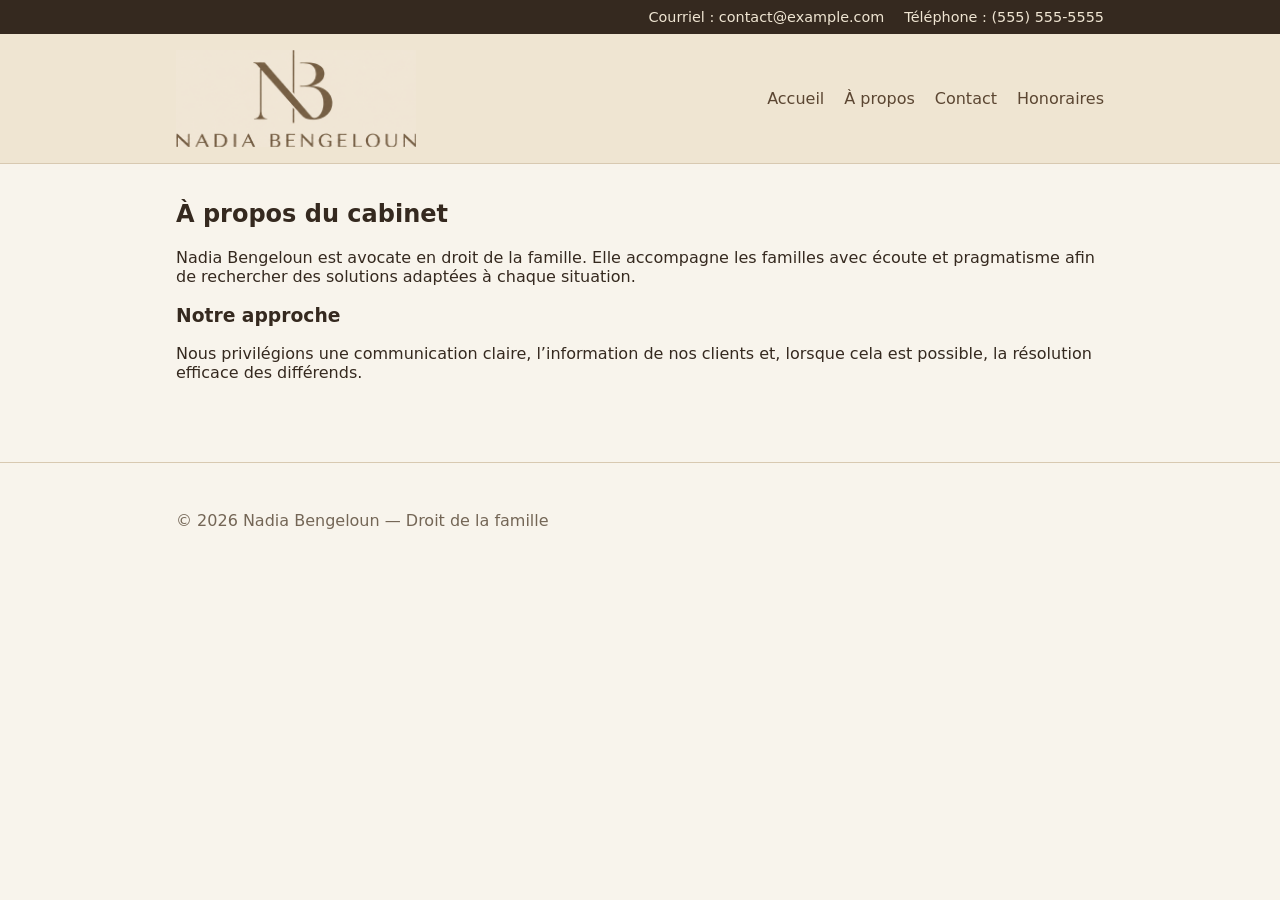
==== about.html @ 0ed7471e "Add Onglet image" ====
<!doctype html>
<html lang="fr">
<head>
  <meta charset="utf-8" />
  <meta name="viewport" content="width=device-width,initial-scale=1" />
  <title>À propos — Nadia Bengeloun, avocate en droit de la famille</title>
  <link rel="stylesheet" href="css/styles.css">
  <link rel="icon" type="image/png" href="Logo/Onglet.png">
</head>
<body>
  <div class="contact-bar"><div class="container"><a href="mailto:contact@example.com">Courriel : contact@example.com</a><a href="tel:+15555555555">Téléphone : (555) 555-5555</a></div></div>
  <header class="site-header"><div class="container"><h1 class="brand"><a href="index.html"><img src="Logo/Logo NB (1).PNG" alt="Nadia Bengeloun"></a></h1><div class="site-menu"><button class="menu-toggle" type="button" aria-expanded="false" aria-controls="primary-navigation">Menu</button><nav id="primary-navigation"><a href="index.html">Accueil</a><a href="about.html">À propos</a><a href="contact.html">Contact</a><a href="honoraires.html">Honoraires</a></nav></div></div></header>
  <main class="container">
    <h2>À propos du cabinet</h2>
    <p>Nadia Bengeloun est avocate en droit de la famille. Elle accompagne les familles avec écoute et pragmatisme afin de rechercher des solutions adaptées à chaque situation.</p>
    <h3>Notre approche</h3>
    <p>Nous privilégions une communication claire, l’information de nos clients et, lorsque cela est possible, la résolution efficace des différends.</p>
  </main>
  <footer class="site-footer"><div class="container"><p>&copy; <span id="year"></span> Nadia Bengeloun — Droit de la famille</p></div></footer>
  <script>document.getElementById('year').textContent=new Date().getFullYear()</script>
  <script>
    document.querySelectorAll(".menu-toggle").forEach((button) => {
      const navigation = document.getElementById(button.getAttribute("aria-controls"));
      button.addEventListener("click", () => {
        const isExpanded = button.getAttribute("aria-expanded") === "true";
        button.setAttribute("aria-expanded", String(!isExpanded));
        navigation.classList.toggle("is-open", !isExpanded);
      });
      navigation.addEventListener("click", (event) => {
        if (event.target.closest("a")) {
          button.setAttribute("aria-expanded", "false");
          navigation.classList.remove("is-open");
        }
      });
    });
  </script>
</body>
</html>
---- css/styles.css ----
:root{--brand:#5b4632;--accent:#806346;--bg:#f8f4ec;--paper:#efe5d2;--ink:#35291f;--muted:#746656;--line:#d8c9b1}
*{box-sizing:border-box}
body{font-family:Inter, system-ui, Arial, sans-serif;margin:0;color:var(--ink);background:var(--bg)}
body.home-page{background-image:linear-gradient(rgba(248,244,236,.55),rgba(248,244,236,.55)),url("../Logo/Home_Image.png");background-size:cover;background-position:center;background-attachment:fixed}
.container{max-width:960px;margin:0 auto;padding:1rem}
.contact-bar{background:#35291f;color:var(--paper)}
.contact-bar .container{display:flex;justify-content:flex-end;flex-wrap:wrap;gap:.35rem 1.25rem;padding-top:.55rem;padding-bottom:.55rem}
.contact-bar a{color:inherit;text-decoration:none;font-size:.9rem}
.contact-bar a:hover,.contact-bar a:focus-visible{text-decoration:underline;text-underline-offset:.2em}
.site-header{background:var(--paper);border-bottom:1px solid var(--line)}
.site-header .container{display:flex;align-items:center;justify-content:space-between}
.brand{margin:0;flex:0 0 auto}
.brand a{display:block;width:clamp(10rem,24vw,15rem);aspect-ratio:2.46;overflow:hidden;background:var(--paper)}
.brand img{display:block;position:relative;left:50%;width:156%;max-width:none;transform:translate(-50%,-23.6%)}
.site-menu{margin-left:auto}
.menu-toggle{display:none;cursor:pointer;padding:.55rem .75rem;border:1px solid var(--line);border-radius:4px;background:transparent;color:var(--brand)}
nav{display:flex;flex-wrap:wrap;gap:1.25rem}
nav a{color:var(--brand);text-decoration:none}
nav a:hover,nav a:focus-visible{color:var(--accent);text-decoration:underline;text-underline-offset:.25em}
.hero{padding:3rem 0;text-align:center}
.hero h2{color:var(--brand);margin:0 0 .5rem}
.cta{display:inline-block;background:var(--accent);color:#fff;padding:.6rem 1rem;border-radius:6px;text-decoration:none}
.cards{display:grid;grid-template-columns:repeat(auto-fit,minmax(220px,1fr));gap:1rem;margin-top:2rem}
.cards article{border:1px solid var(--line);padding:1rem;border-radius:8px;background:#fcfaf6}
@media (min-width:960px){.home-page .cards article:nth-child(5){grid-column:2}.home-page .cards article:nth-child(6){grid-column:3}}
.home-page .cards article{animation:home-card-arrive .55s ease both;transition:transform .2s ease,border-color .2s ease,box-shadow .2s ease}
.home-page .cards article:nth-child(2){animation-delay:.2s}
.home-page .cards article:nth-child(3){animation-delay:.4s}
.home-page .cards article:nth-child(4){animation-delay:.6s}
.home-page .cards article:nth-child(5){animation-delay:.8s}
.home-page .cards article:nth-child(6){animation-delay:1s}
@keyframes home-card-arrive{from{opacity:0;transform:translateY(12px)}to{opacity:1;transform:translateY(0)}}
@keyframes home-card-arrive-from-left{from{opacity:0;transform:translateX(-22px)}to{opacity:1;transform:translateX(0)}}
@media (max-width:600px){.home-page .cards article{animation-name:home-card-arrive-from-left}}
@media (hover:hover) and (prefers-reduced-motion:no-preference){.home-page .cards article:hover{transform:translateY(-4px);border-color:var(--accent);box-shadow:0 8px 20px rgba(53,41,31,.12)}}
.honoraires-page main>p,.honoraires-page main>h3,.honoraires-page .cards article{animation:home-card-arrive .55s ease both}
.honoraires-page main>p:nth-of-type(2){animation-delay:.2s}
.honoraires-page main>h3{animation-delay:.4s}
.honoraires-page .cards article:nth-child(1){animation-delay:.6s}
.honoraires-page .cards article:nth-child(2){animation-delay:.8s}
.honoraires-page main>p:nth-of-type(3){animation-delay:1s}
.honoraires-page main>p:nth-of-type(4){animation-delay:1.2s}
@media (max-width:600px){.honoraires-page main>p,.honoraires-page main>h3,.honoraires-page .cards article{animation-name:home-card-arrive-from-left}}
@media (prefers-reduced-motion:reduce){.home-page .cards article,.honoraires-page main>p,.honoraires-page main>h3,.honoraires-page .cards article{animation:none;transition:none}}
form label{display:block;margin:0.5rem 0}
input,textarea{width:100%;padding:.5rem;border:1px solid var(--line);border-radius:6px;background:#fcfaf6;color:var(--ink)}
button{background:var(--brand);color:#fff;padding:.6rem 1rem;border:0;border-radius:6px}
.site-footer{border-top:1px solid var(--line);margin-top:3rem;padding:1rem 0;color:var(--muted)}
@media (max-width:600px){.site-header .container{flex-direction:row;align-items:center}.menu-toggle{display:inline-flex;align-items:center}.site-menu{position:relative}.site-menu nav{position:absolute;z-index:2;top:calc(100% + .5rem);right:0;display:none;flex-direction:column;gap:0;min-width:10rem;padding:.35rem 0;background:var(--paper);border:1px solid var(--line);box-shadow:0 4px 12px #35291f20}.site-menu nav.is-open{display:flex}.site-menu nav a{padding:.65rem .85rem}.site-menu nav a:hover,.site-menu nav a:focus-visible{background:#e5d7c0}}
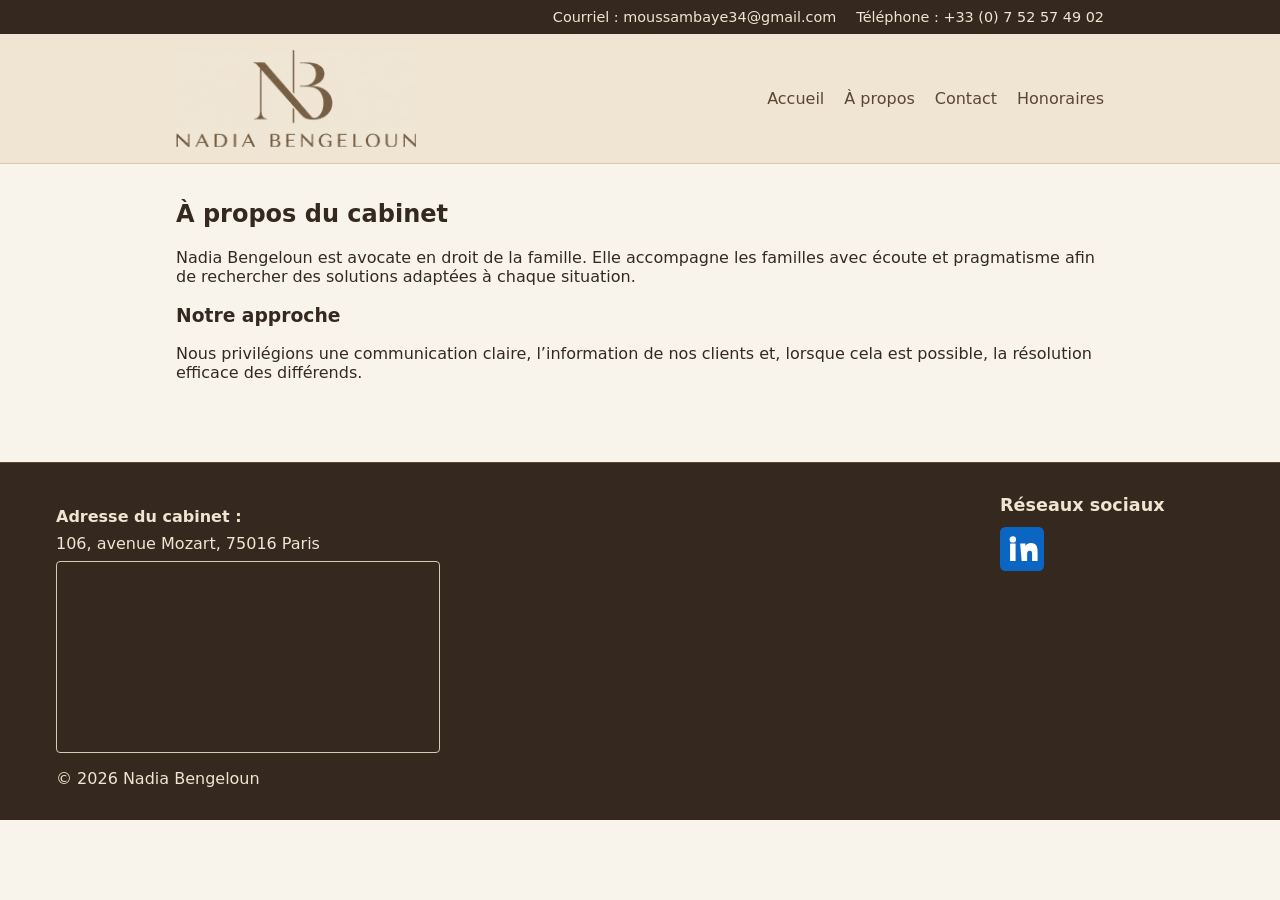
==== commit 87b62f8a: "Ajoute de fonctionnalité" ====
--- a/about.html
+++ b/about.html
@@ -8,7 +8,7 @@
   <link rel="icon" type="image/png" href="Logo/Onglet.png">
 </head>
 <body>
-  <div class="contact-bar"><div class="container"><a href="mailto:contact@example.com">Courriel : contact@example.com</a><a href="tel:+15555555555">Téléphone : (555) 555-5555</a></div></div>
+  <div class="contact-bar"><div class="container"><a href="mailto:moussambaye34@gmail.com">Courriel : moussambaye34@gmail.com</a><a href="tel:+33752574902">Téléphone : +33 (0) 7 52 57 49 02</a></div></div>
   <header class="site-header"><div class="container"><h1 class="brand"><a href="index.html"><img src="Logo/Logo NB (1).PNG" alt="Nadia Bengeloun"></a></h1><div class="site-menu"><button class="menu-toggle" type="button" aria-expanded="false" aria-controls="primary-navigation">Menu</button><nav id="primary-navigation"><a href="index.html">Accueil</a><a href="about.html">À propos</a><a href="contact.html">Contact</a><a href="honoraires.html">Honoraires</a></nav></div></div></header>
   <main class="container">
     <h2>À propos du cabinet</h2>
@@ -16,7 +16,7 @@
     <h3>Notre approche</h3>
     <p>Nous privilégions une communication claire, l’information de nos clients et, lorsque cela est possible, la résolution efficace des différends.</p>
   </main>
-  <footer class="site-footer"><div class="container"><p>&copy; <span id="year"></span> Nadia Bengeloun — Droit de la famille</p></div></footer>
+  <footer class="site-footer"><div class="container"><div class="footer-layout"><div class="footer-main"><div class="footer-location"><strong>Adresse du cabinet :</strong><address>106, avenue Mozart, 75016 Paris</address><iframe class="footer-map" src="https://maps.google.com/maps?q=106%20avenue%20Mozart%2C%2075016%20Paris&amp;z=15&amp;output=embed" title="Carte : 106, avenue Mozart, 75016 Paris" loading="lazy" referrerpolicy="no-referrer-when-downgrade"></iframe></div></div><section class="footer-social" aria-labelledby="footer-social-title"><h2 id="footer-social-title">Réseaux sociaux</h2><a class="linkedin-link" href="https://www.linkedin.com/in/nadia-bengeloun-55461019a/" target="_blank" rel="noopener noreferrer" aria-label="Profil LinkedIn de Nadia Bengeloun"><img src="Logo/linkedin-mark.svg" alt="LinkedIn"></a></section></div><p class="footer-copyright">&copy; <span id="year"></span> Nadia Bengeloun</p></div></footer>
   <script>document.getElementById('year').textContent=new Date().getFullYear()</script>
   <script>
     document.querySelectorAll(".menu-toggle").forEach((button) => {
--- a/css/styles.css
+++ b/css/styles.css
@@ -23,16 +23,18 @@
 .cards{display:grid;grid-template-columns:repeat(auto-fit,minmax(220px,1fr));gap:1rem;margin-top:2rem}
 .cards article{border:1px solid var(--line);padding:1rem;border-radius:8px;background:#fcfaf6}
 @media (min-width:960px){.home-page .cards article:nth-child(5){grid-column:2}.home-page .cards article:nth-child(6){grid-column:3}}
-.home-page .cards article{animation:home-card-arrive .55s ease both;transition:transform .2s ease,border-color .2s ease,box-shadow .2s ease}
-.home-page .cards article:nth-child(2){animation-delay:.2s}
-.home-page .cards article:nth-child(3){animation-delay:.4s}
-.home-page .cards article:nth-child(4){animation-delay:.6s}
-.home-page .cards article:nth-child(5){animation-delay:.8s}
-.home-page .cards article:nth-child(6){animation-delay:1s}
+.home-page .skill-card{min-height:14rem;padding:0;border:0;background:transparent;perspective:1000px}
+.home-page .skill-card-toggle{display:block;width:100%;min-height:14rem;padding:0;border:0;border-radius:8px;background:transparent;color:var(--ink);text-align:left;cursor:pointer}
+.home-page .skill-card-toggle:focus-visible{outline:3px solid var(--accent);outline-offset:3px}
+.home-page .skill-card-inner{position:relative;display:block;min-height:14rem;transform-style:preserve-3d;transition:transform .65s cubic-bezier(.2,.7,.2,1)}
+.home-page .skill-card.is-flipped .skill-card-inner{transform:rotateY(180deg)}
+@media (hover:hover) and (pointer:fine){.home-page .skill-card:hover .skill-card-inner{transform:rotateY(180deg)}}
+.home-page .skill-card-face{position:absolute;inset:0;display:flex;align-items:center;justify-content:center;padding:1rem;border:1px solid var(--line);border-radius:8px;background:#fcfaf6;text-align:center;backface-visibility:hidden;-webkit-backface-visibility:hidden}
+.home-page .skill-card-front{color:var(--brand);font-size:1.15rem;font-weight:700}
+.home-page .skill-card-back{transform:rotateY(180deg);line-height:1.5;overflow-y:auto}
 @keyframes home-card-arrive{from{opacity:0;transform:translateY(12px)}to{opacity:1;transform:translateY(0)}}
 @keyframes home-card-arrive-from-left{from{opacity:0;transform:translateX(-22px)}to{opacity:1;transform:translateX(0)}}
-@media (max-width:600px){.home-page .cards article{animation-name:home-card-arrive-from-left}}
-@media (hover:hover) and (prefers-reduced-motion:no-preference){.home-page .cards article:hover{transform:translateY(-4px);border-color:var(--accent);box-shadow:0 8px 20px rgba(53,41,31,.12)}}
+@media (hover:hover) and (prefers-reduced-motion:no-preference){.home-page .skill-card:hover .skill-card-face{border-color:var(--accent);box-shadow:0 8px 20px rgba(53,41,31,.12)}}
 .honoraires-page main>p,.honoraires-page main>h3,.honoraires-page .cards article{animation:home-card-arrive .55s ease both}
 .honoraires-page main>p:nth-of-type(2){animation-delay:.2s}
 .honoraires-page main>h3{animation-delay:.4s}
@@ -41,9 +43,27 @@
 .honoraires-page main>p:nth-of-type(3){animation-delay:1s}
 .honoraires-page main>p:nth-of-type(4){animation-delay:1.2s}
 @media (max-width:600px){.honoraires-page main>p,.honoraires-page main>h3,.honoraires-page .cards article{animation-name:home-card-arrive-from-left}}
-@media (prefers-reduced-motion:reduce){.home-page .cards article,.honoraires-page main>p,.honoraires-page main>h3,.honoraires-page .cards article{animation:none;transition:none}}
+@media (prefers-reduced-motion:reduce){.home-page .skill-card-inner,.honoraires-page main>p,.honoraires-page main>h3,.honoraires-page .cards article{animation:none;transition:none}}
 form label{display:block;margin:0.5rem 0}
 input,textarea{width:100%;padding:.5rem;border:1px solid var(--line);border-radius:6px;background:#fcfaf6;color:var(--ink)}
 button{background:var(--brand);color:#fff;padding:.6rem 1rem;border:0;border-radius:6px}
-.site-footer{border-top:1px solid var(--line);margin-top:3rem;padding:1rem 0;color:var(--muted)}
+.form-status{color:#8a2f23}
+.message-dialog{width:min(28rem,calc(100% - 2rem));padding:1.5rem;border:1px solid var(--line);border-radius:6px;background:var(--bg);color:var(--ink)}
+.message-dialog::backdrop{background:rgba(53,41,31,.55)}
+.message-dialog h2{margin-top:0;color:var(--brand)}
+.message-dialog form{margin-top:1.25rem;text-align:right}
+.site-footer{border-top:1px solid #5b4632;margin-top:3rem;padding:1rem 0;color:var(--paper);background:#35291f}
+.site-footer .container{max-width:1200px}
+.footer-layout{display:grid;grid-template-columns:minmax(0,1fr) 14rem;gap:2rem;align-items:start}
+.footer-main{min-width:0}
+.footer-copyright{margin:1rem 0 0}
+.footer-location{display:grid;gap:.5rem;margin-top:.75rem;color:var(--paper)}
+.footer-location address{font-style:normal}
+.footer-map{display:block;width:min(100%,24rem);height:12rem;border:1px solid var(--line);border-radius:4px}
+.footer-social h2{margin:0 0 .75rem;color:var(--paper);font-size:1.1rem}
+.linkedin-link{display:inline-flex;width:2.75rem;height:2.75rem;align-items:center;justify-content:center;border-radius:5px}
+.linkedin-link img{display:block;width:100%;height:100%}
+.linkedin-link:focus-visible{outline:2px solid var(--paper);outline-offset:3px}
+.linkedin-link:hover{filter:brightness(1.15)}
+@media (max-width:600px){.footer-layout{grid-template-columns:1fr;gap:1.25rem}}
 @media (max-width:600px){.site-header .container{flex-direction:row;align-items:center}.menu-toggle{display:inline-flex;align-items:center}.site-menu{position:relative}.site-menu nav{position:absolute;z-index:2;top:calc(100% + .5rem);right:0;display:none;flex-direction:column;gap:0;min-width:10rem;padding:.35rem 0;background:var(--paper);border:1px solid var(--line);box-shadow:0 4px 12px #35291f20}.site-menu nav.is-open{display:flex}.site-menu nav a{padding:.65rem .85rem}.site-menu nav a:hover,.site-menu nav a:focus-visible{background:#e5d7c0}}
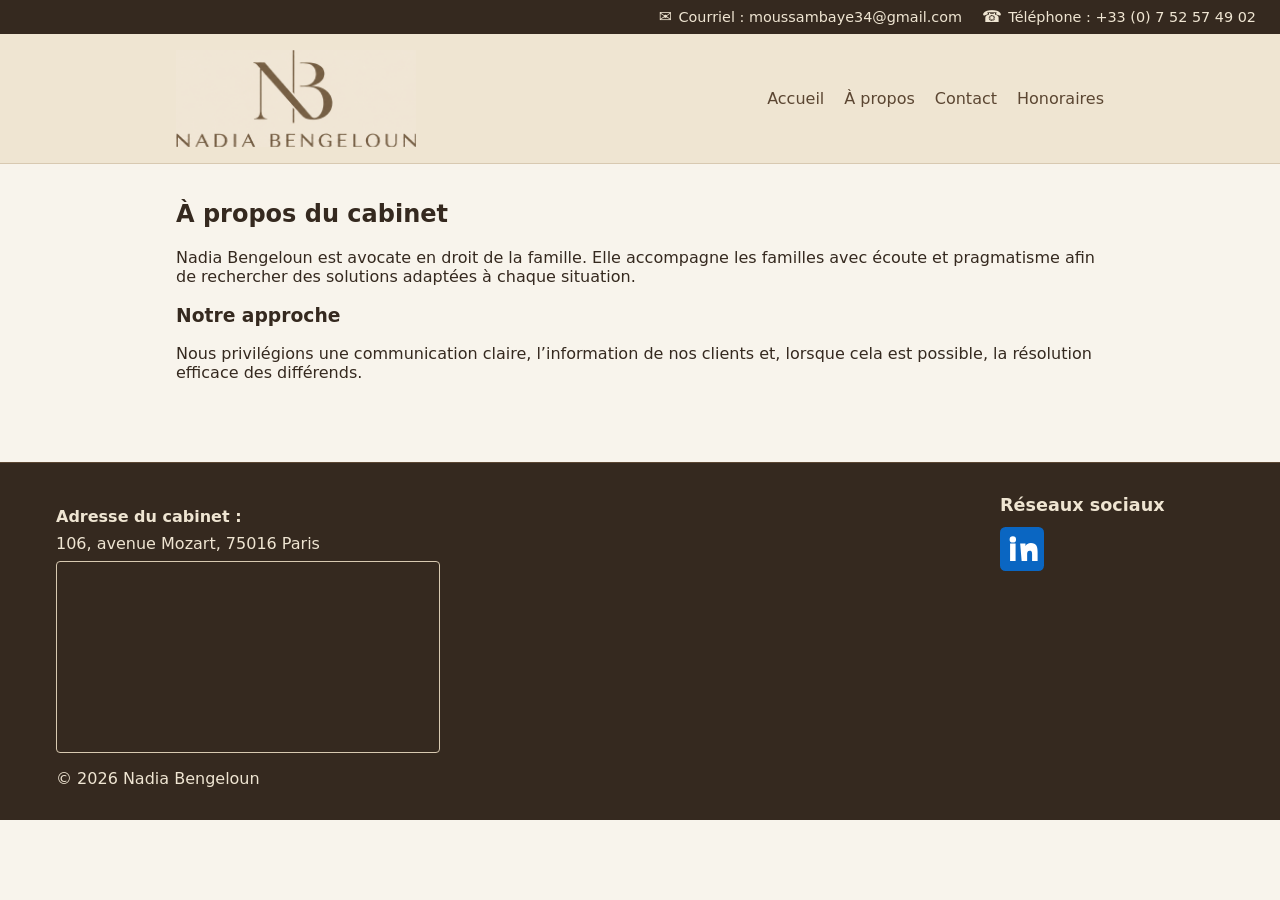
==== commit 38bb6e16: "Adaptation de la taille des textes" ====
--- a/about.html
+++ b/about.html
@@ -8,7 +8,7 @@
   <link rel="icon" type="image/png" href="Logo/Onglet.png">
 </head>
 <body>
-  <div class="contact-bar"><div class="container"><a href="mailto:moussambaye34@gmail.com">Courriel : moussambaye34@gmail.com</a><a href="tel:+33752574902">Téléphone : +33 (0) 7 52 57 49 02</a></div></div>
+  <div class="contact-bar"><div class="container"><a href="mailto:moussambaye34@gmail.com"><span aria-hidden="true">✉</span>Courriel : moussambaye34@gmail.com</a><a href="tel:+33752574902"><span aria-hidden="true">☎</span>Téléphone : +33 (0) 7 52 57 49 02</a></div></div>
   <header class="site-header"><div class="container"><h1 class="brand"><a href="index.html"><img src="Logo/Logo NB (1).PNG" alt="Nadia Bengeloun"></a></h1><div class="site-menu"><button class="menu-toggle" type="button" aria-expanded="false" aria-controls="primary-navigation">Menu</button><nav id="primary-navigation"><a href="index.html">Accueil</a><a href="about.html">À propos</a><a href="contact.html">Contact</a><a href="honoraires.html">Honoraires</a></nav></div></div></header>
   <main class="container">
     <h2>À propos du cabinet</h2>
--- a/css/styles.css
+++ b/css/styles.css
@@ -4,10 +4,11 @@
 body.home-page{background-image:linear-gradient(rgba(248,244,236,.55),rgba(248,244,236,.55)),url("../Logo/Home_Image.png");background-size:cover;background-position:center;background-attachment:fixed}
 .container{max-width:960px;margin:0 auto;padding:1rem}
 .contact-bar{background:#35291f;color:var(--paper)}
-.contact-bar .container{display:flex;justify-content:flex-end;flex-wrap:wrap;gap:.35rem 1.25rem;padding-top:.55rem;padding-bottom:.55rem}
-.contact-bar a{color:inherit;text-decoration:none;font-size:.9rem}
+.contact-bar .container{max-width:none;display:flex;justify-content:flex-end;flex-wrap:wrap;gap:.35rem 1.25rem;padding:.55rem 1.5rem}
+.contact-bar a{display:inline-flex;align-items:center;gap:.4rem;color:inherit;text-decoration:none;font-size:.9rem}
+.contact-bar a span{font-size:1rem;line-height:1}
 .contact-bar a:hover,.contact-bar a:focus-visible{text-decoration:underline;text-underline-offset:.2em}
-.site-header{background:var(--paper);border-bottom:1px solid var(--line)}
+.site-header{position:sticky;top:0;z-index:10;background:var(--paper);border-bottom:1px solid var(--line)}
 .site-header .container{display:flex;align-items:center;justify-content:space-between}
 .brand{margin:0;flex:0 0 auto}
 .brand a{display:block;width:clamp(10rem,24vw,15rem);aspect-ratio:2.46;overflow:hidden;background:var(--paper)}
@@ -19,19 +20,21 @@
 nav a:hover,nav a:focus-visible{color:var(--accent);text-decoration:underline;text-underline-offset:.25em}
 .hero{padding:3rem 0;text-align:center}
 .hero h2{color:var(--brand);margin:0 0 .5rem}
+.home-page .hero > p:first-of-type{color:#241b14;font-size:1.2rem;line-height:1.5}
+.home-page .hero > p:last-of-type{color:#fff;font-size:1.2rem;font-weight:700;text-shadow:0 1px 3px rgba(53,41,31,.9)}
 .cta{display:inline-block;background:var(--accent);color:#fff;padding:.6rem 1rem;border-radius:6px;text-decoration:none}
 .cards{display:grid;grid-template-columns:repeat(auto-fit,minmax(220px,1fr));gap:1rem;margin-top:2rem}
 .cards article{border:1px solid var(--line);padding:1rem;border-radius:8px;background:#fcfaf6}
 @media (min-width:960px){.home-page .cards article:nth-child(5){grid-column:2}.home-page .cards article:nth-child(6){grid-column:3}}
-.home-page .skill-card{min-height:14rem;padding:0;border:0;background:transparent;perspective:1000px}
-.home-page .skill-card-toggle{display:block;width:100%;min-height:14rem;padding:0;border:0;border-radius:8px;background:transparent;color:var(--ink);text-align:left;cursor:pointer}
+.home-page .skill-card{min-height:16rem;padding:0;border:0;background:transparent;perspective:1000px}
+.home-page .skill-card-toggle{display:block;width:100%;min-height:16rem;padding:0;border:0;border-radius:8px;background:transparent;color:var(--ink);text-align:left;cursor:pointer}
 .home-page .skill-card-toggle:focus-visible{outline:3px solid var(--accent);outline-offset:3px}
-.home-page .skill-card-inner{position:relative;display:block;min-height:14rem;transform-style:preserve-3d;transition:transform .65s cubic-bezier(.2,.7,.2,1)}
+.home-page .skill-card-inner{position:relative;display:block;min-height:16rem;transform-style:preserve-3d;transition:transform .65s cubic-bezier(.2,.7,.2,1)}
 .home-page .skill-card.is-flipped .skill-card-inner{transform:rotateY(180deg)}
 @media (hover:hover) and (pointer:fine){.home-page .skill-card:hover .skill-card-inner{transform:rotateY(180deg)}}
 .home-page .skill-card-face{position:absolute;inset:0;display:flex;align-items:center;justify-content:center;padding:1rem;border:1px solid var(--line);border-radius:8px;background:#fcfaf6;text-align:center;backface-visibility:hidden;-webkit-backface-visibility:hidden}
 .home-page .skill-card-front{color:var(--brand);font-size:1.15rem;font-weight:700}
-.home-page .skill-card-back{transform:rotateY(180deg);line-height:1.5;overflow-y:auto}
+.home-page .skill-card-back{transform:rotateY(180deg);color:#241b14;font-size:1.05rem;line-height:1.5}
 @keyframes home-card-arrive{from{opacity:0;transform:translateY(12px)}to{opacity:1;transform:translateY(0)}}
 @keyframes home-card-arrive-from-left{from{opacity:0;transform:translateX(-22px)}to{opacity:1;transform:translateX(0)}}
 @media (hover:hover) and (prefers-reduced-motion:no-preference){.home-page .skill-card:hover .skill-card-face{border-color:var(--accent);box-shadow:0 8px 20px rgba(53,41,31,.12)}}
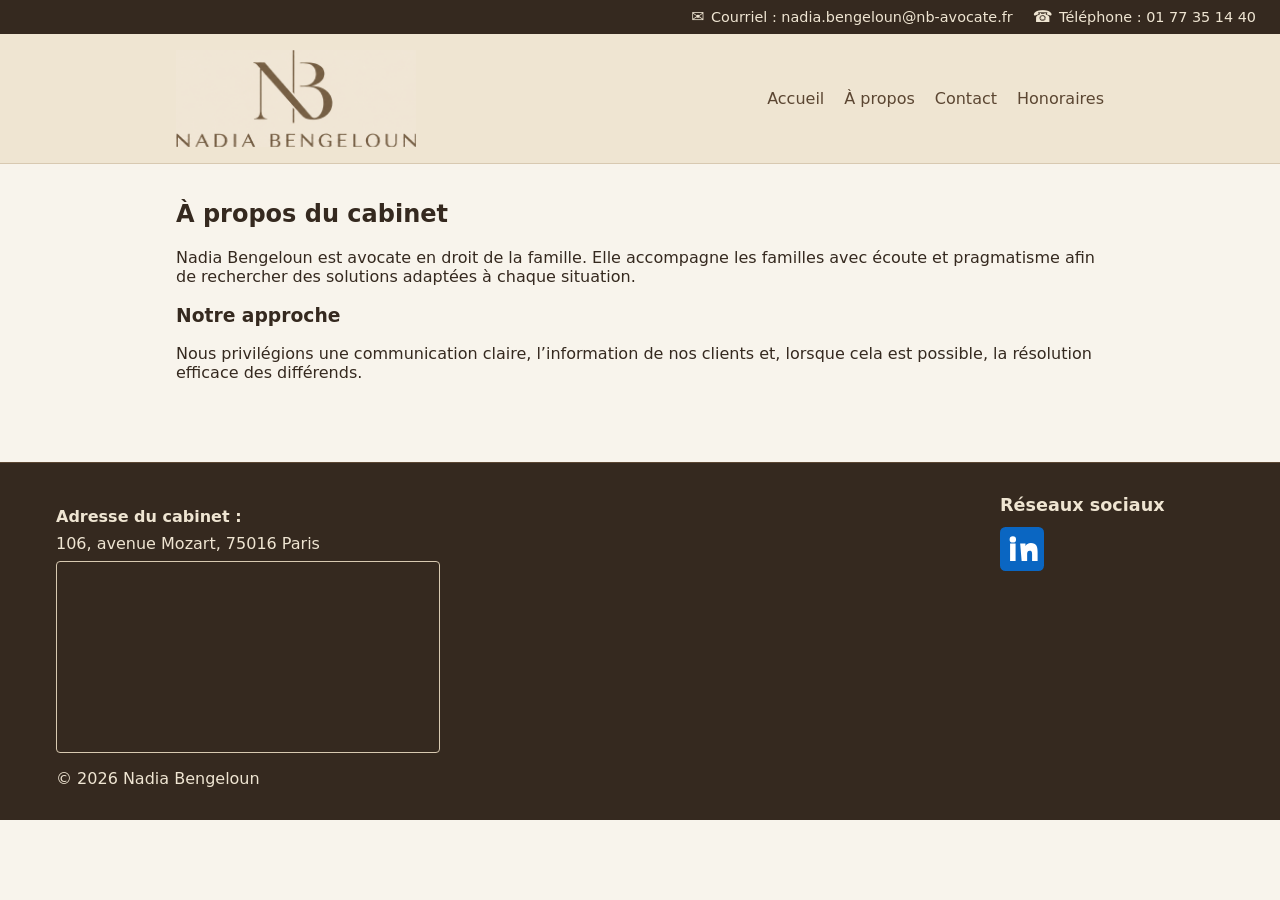
==== commit 571a90f1: "Change contact" ====
--- a/about.html
+++ b/about.html
@@ -8,7 +8,7 @@
   <link rel="icon" type="image/png" href="Logo/Onglet.png">
 </head>
 <body>
-  <div class="contact-bar"><div class="container"><a href="mailto:moussambaye34@gmail.com"><span aria-hidden="true">✉</span>Courriel : moussambaye34@gmail.com</a><a href="tel:+33752574902"><span aria-hidden="true">☎</span>Téléphone : +33 (0) 7 52 57 49 02</a></div></div>
+  <div class="contact-bar"><div class="container"><a href="mailto:nadia.bengeloun@nb-avocate.fr"><span aria-hidden="true">✉</span>Courriel : nadia.bengeloun@nb-avocate.fr</a><a href="tel:+33177351440"><span aria-hidden="true">☎</span>Téléphone : 01 77 35 14 40</a></div></div>
   <header class="site-header"><div class="container"><h1 class="brand"><a href="index.html"><img src="Logo/Logo NB (1).PNG" alt="Nadia Bengeloun"></a></h1><div class="site-menu"><button class="menu-toggle" type="button" aria-expanded="false" aria-controls="primary-navigation">Menu</button><nav id="primary-navigation"><a href="index.html">Accueil</a><a href="about.html">À propos</a><a href="contact.html">Contact</a><a href="honoraires.html">Honoraires</a></nav></div></div></header>
   <main class="container">
     <h2>À propos du cabinet</h2>
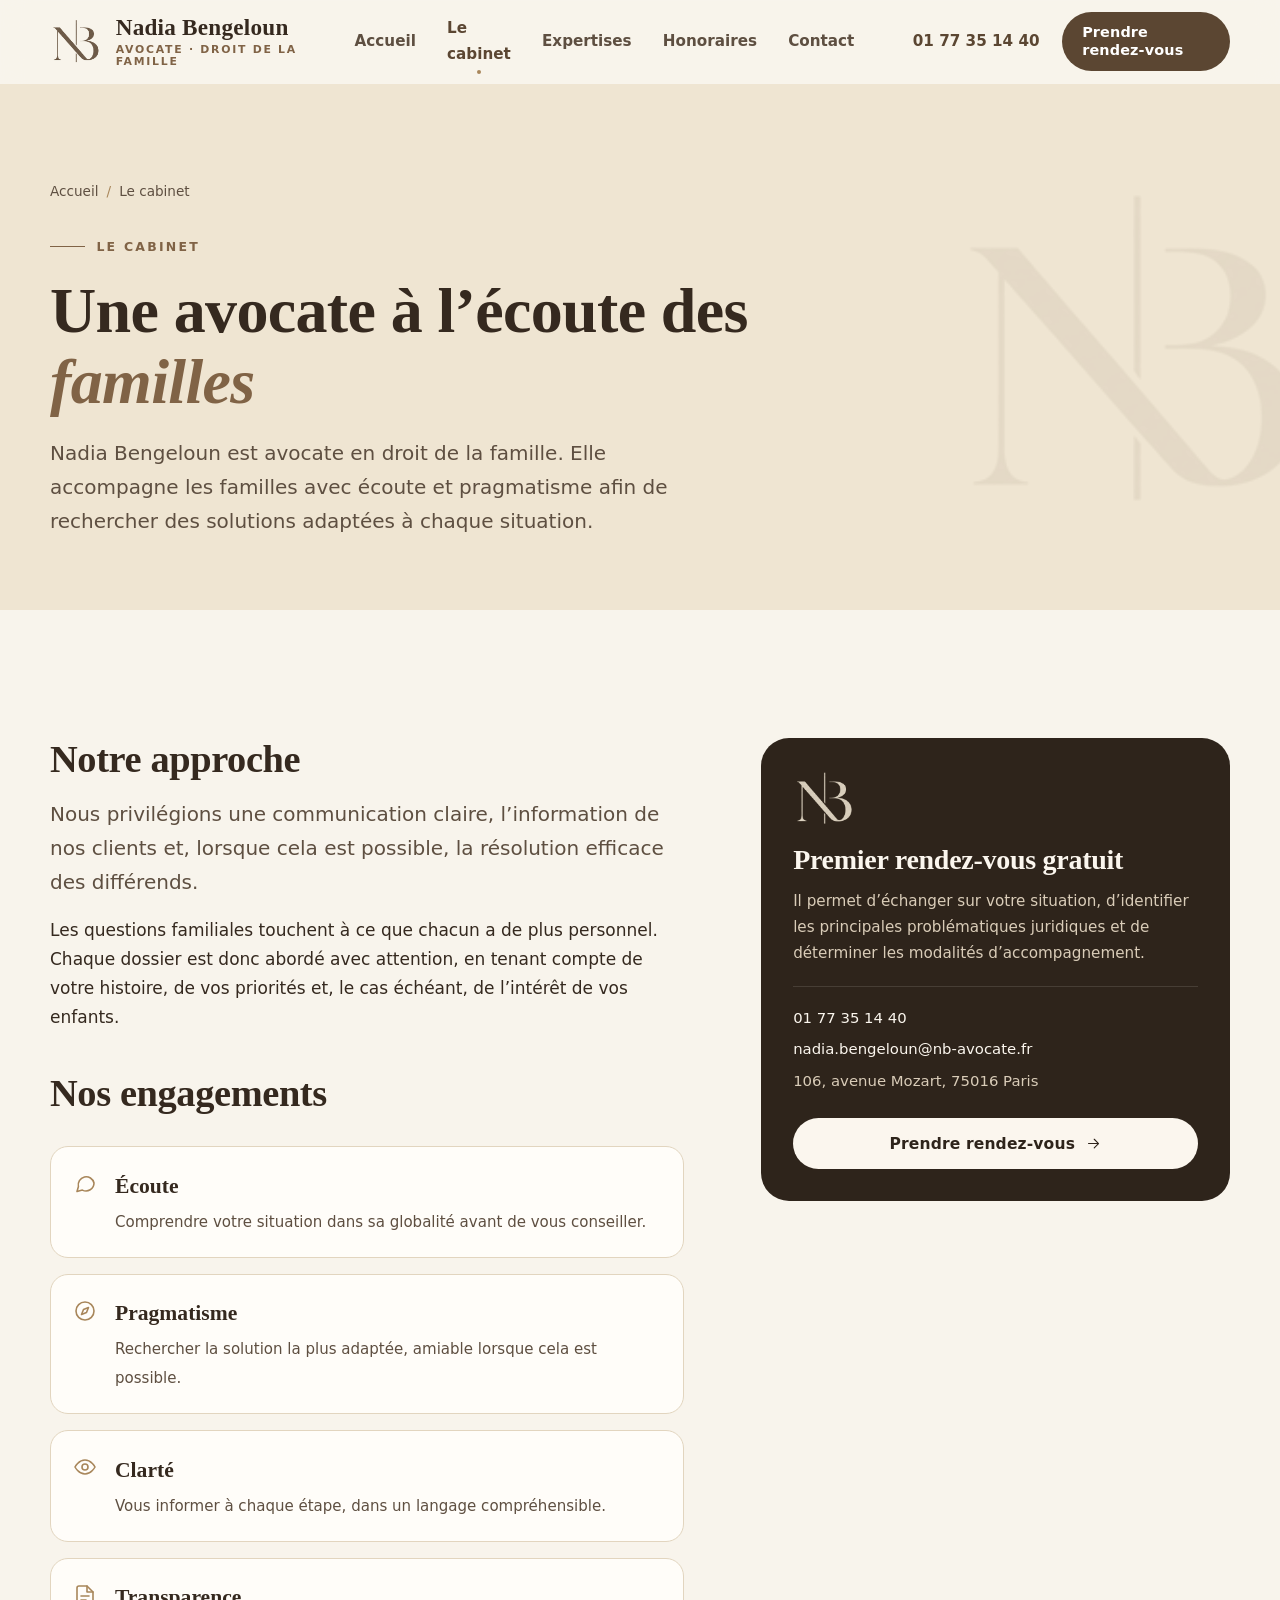
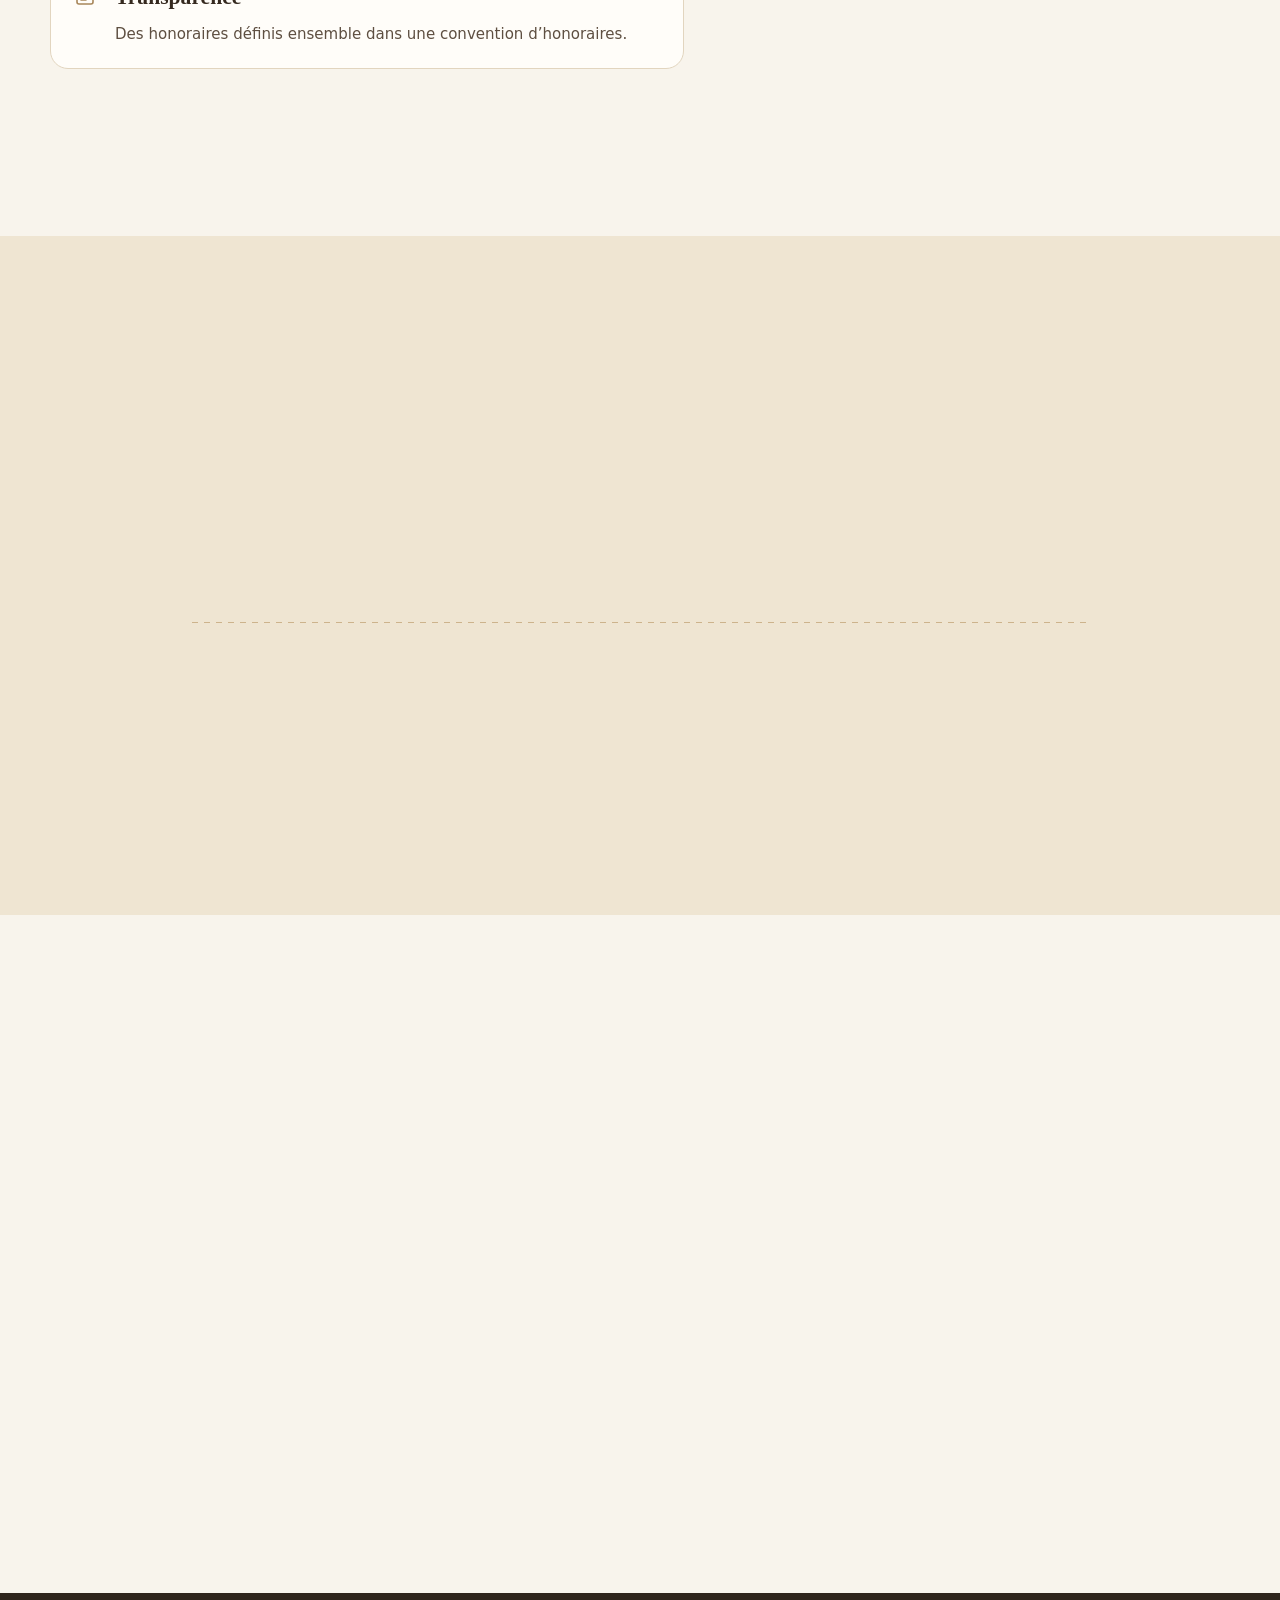
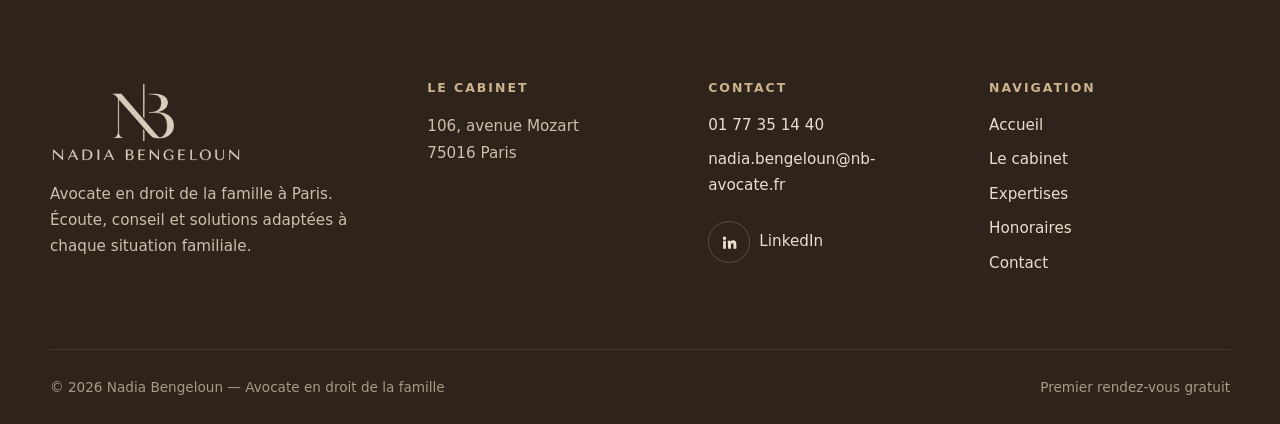
==== commit 8d03938d: "Refonte complète du site : design moderne, nouvelles pages et parcours de prise de contact Co-Author" ====
--- a/about.html
+++ b/about.html
@@ -3,36 +3,145 @@
 <head>
   <meta charset="utf-8" />
   <meta name="viewport" content="width=device-width,initial-scale=1" />
-  <title>À propos — Nadia Bengeloun, avocate en droit de la famille</title>
+  <meta http-equiv="Content-Security-Policy" content="default-src 'self'; script-src 'self'; style-src 'self'; img-src 'self' data:; font-src 'self'; connect-src 'self' https://formspree.io; form-action 'self' https://formspree.io; frame-src https://maps.google.com https://www.google.com; object-src 'none'; base-uri 'self'; upgrade-insecure-requests" />
+  <meta name="referrer" content="strict-origin-when-cross-origin" />
+  <title>Le cabinet — Nadia Bengeloun, avocate en droit de la famille</title>
+  <meta name="description" content="Nadia Bengeloun accompagne les familles avec écoute et pragmatisme afin de rechercher des solutions adaptées à chaque situation. Cabinet à Paris 16e." />
+  <link rel="canonical" href="https://nb-avocate.fr/about.html" />
+  <meta property="og:type" content="website" />
+  <meta property="og:title" content="Le cabinet — Nadia Bengeloun, avocate en droit de la famille" />
+  <meta property="og:description" content="Nadia Bengeloun accompagne les familles avec écoute et pragmatisme afin de rechercher des solutions adaptées à chaque situation. Cabinet à Paris 16e." />
+  <meta property="og:image" content="https://nb-avocate.fr/Logo/home.jpg" />
+  <meta name="theme-color" content="#f8f4ec" />
+  <link rel="preload" href="fonts/cormorant-garamond.woff2" as="font" type="font/woff2" crossorigin>
+  <link rel="preload" href="fonts/manrope.woff2" as="font" type="font/woff2" crossorigin>
   <link rel="stylesheet" href="css/styles.css">
-  <link rel="icon" type="image/png" href="Logo/Onglet.png">
+  <link rel="icon" type="image/png" href="Logo/favicon.png">
 </head>
 <body>
-  <div class="contact-bar"><div class="container"><a href="mailto:nadia.bengeloun@nb-avocate.fr"><span aria-hidden="true">✉</span>Courriel : nadia.bengeloun@nb-avocate.fr</a><a href="tel:+33177351440"><span aria-hidden="true">☎</span>Téléphone : 01 77 35 14 40</a></div></div>
-  <header class="site-header"><div class="container"><h1 class="brand"><a href="index.html"><img src="Logo/Logo NB (1).PNG" alt="Nadia Bengeloun"></a></h1><div class="site-menu"><button class="menu-toggle" type="button" aria-expanded="false" aria-controls="primary-navigation">Menu</button><nav id="primary-navigation"><a href="index.html">Accueil</a><a href="about.html">À propos</a><a href="contact.html">Contact</a><a href="honoraires.html">Honoraires</a></nav></div></div></header>
-  <main class="container">
-    <h2>À propos du cabinet</h2>
-    <p>Nadia Bengeloun est avocate en droit de la famille. Elle accompagne les familles avec écoute et pragmatisme afin de rechercher des solutions adaptées à chaque situation.</p>
-    <h3>Notre approche</h3>
-    <p>Nous privilégions une communication claire, l’information de nos clients et, lorsque cela est possible, la résolution efficace des différends.</p>
+  <a class="skip-link" href="#contenu">Aller au contenu</a>
+  <header class="site-header">
+    <div class="wrap">
+      <a class="brand" href="index.html" aria-label="Nadia Bengeloun, avocate — accueil">
+        <img src="Logo/nb-mark.png" alt="" width="200" height="174">
+        <span class="brand-text"><span class="brand-name">Nadia Bengeloun</span><span class="brand-role">Avocate · Droit de la famille</span></span>
+      </a>
+      <nav id="primary-navigation" class="nav" aria-label="Navigation principale">
+        <a href="index.html">Accueil</a><a href="about.html" aria-current="page">Le cabinet</a><a href="practice.html">Expertises</a><a href="honoraires.html">Honoraires</a><a href="contact.html">Contact</a>
+        <a class="btn btn--primary" href="contact.html">Prendre rendez-vous</a>
+      </nav>
+      <div class="header-actions">
+        <a class="header-phone" href="tel:+33177351440" aria-label="Appeler le cabinet au 01 77 35 14 40"><svg viewBox="0 0 24 24" fill="none" stroke="currentColor" stroke-width="1.6" stroke-linecap="round" stroke-linejoin="round" aria-hidden="true"><path d="M22 16.92v3a2 2 0 0 1-2.18 2 19.79 19.79 0 0 1-8.63-3.07 19.5 19.5 0 0 1-6-6 19.79 19.79 0 0 1-3.07-8.67A2 2 0 0 1 4.11 2h3a2 2 0 0 1 2 1.72c.13.96.36 1.9.7 2.81a2 2 0 0 1-.45 2.11L8.09 9.91a16 16 0 0 0 6 6l1.27-1.27a2 2 0 0 1 2.11-.45c.91.34 1.850.57 2.81.7A2 2 0 0 1 22 16.92z"/></svg><span>01 77 35 14 40</span></a>
+        <a class="btn btn--primary btn--sm" href="contact.html">Prendre rendez-vous</a>
+        <button class="menu-toggle" type="button" aria-expanded="false" aria-controls="primary-navigation" aria-label="Ouvrir le menu"><span></span><span></span><span></span></button>
+      </div>
+    </div>
+  </header>
+
+  <main id="contenu">
+    <section class="page-hero">
+      <div class="wrap">
+        <ol class="breadcrumb" aria-label="Fil d’Ariane"><li><a href="index.html">Accueil</a></li><li aria-current="page">Le cabinet</li></ol>
+        <span class="eyebrow">Le cabinet</span>
+        <h1>Une avocate à l’écoute des <em>familles</em></h1>
+        <p class="lead">Nadia Bengeloun est avocate en droit de la famille. Elle accompagne les familles avec écoute et pragmatisme afin de rechercher des solutions adaptées à chaque situation.</p>
+      </div>
+    </section>
+
+    <section class="section">
+      <div class="wrap two-col">
+        <div class="prose reveal">
+          <h2>Notre approche</h2>
+          <p class="lead">Nous privilégions une communication claire, l’information de nos clients et, lorsque cela est possible, la résolution efficace des différends.</p>
+          <p>Les questions familiales touchent à ce que chacun a de plus personnel. Chaque dossier est donc abordé avec attention, en tenant compte de votre histoire, de vos priorités et, le cas échéant, de l’intérêt de vos enfants.</p>
+          <h2>Nos engagements</h2>
+          <ul class="values values--light">
+            <li><svg viewBox="0 0 24 24" fill="none" stroke="currentColor" stroke-width="1.6" stroke-linecap="round" stroke-linejoin="round" aria-hidden="true"><path d="M21 12a8 8 0 0 1-11.6 7.1L4 20.5l1.4-4.9A8 8 0 1 1 21 12z"/></svg><div><strong>Écoute</strong><span>Comprendre votre situation dans sa globalité avant de vous conseiller.</span></div></li>
+            <li><svg viewBox="0 0 24 24" fill="none" stroke="currentColor" stroke-width="1.6" stroke-linecap="round" stroke-linejoin="round" aria-hidden="true"><circle cx="12" cy="12" r="9"/><path d="m15.5 8.5-2 5-5 2 2-5 5-2z"/></svg><div><strong>Pragmatisme</strong><span>Rechercher la solution la plus adaptée, amiable lorsque cela est possible.</span></div></li>
+            <li><svg viewBox="0 0 24 24" fill="none" stroke="currentColor" stroke-width="1.6" stroke-linecap="round" stroke-linejoin="round" aria-hidden="true"><path d="M2 12s3.6-7 10-7 10 7 10 7-3.6 7-10 7S2 12 2 12z"/><circle cx="12" cy="12" r="3"/></svg><div><strong>Clarté</strong><span>Vous informer à chaque étape, dans un langage compréhensible.</span></div></li>
+            <li><svg viewBox="0 0 24 24" fill="none" stroke="currentColor" stroke-width="1.6" stroke-linecap="round" stroke-linejoin="round" aria-hidden="true"><path d="M14 3H6a2 2 0 0 0-2 2v14a2 2 0 0 0 2 2h12a2 2 0 0 0 2-2V9z"/><path d="M14 3v6h6M8 13h8M8 17h5"/></svg><div><strong>Transparence</strong><span>Des honoraires définis ensemble dans une convention d’honoraires.</span></div></li>
+          </ul>
+        </div>
+        <aside class="aside-card reveal">
+          <img src="Logo/nb-mark-light.png" alt="" width="200" height="174" loading="lazy">
+          <h3>Premier rendez-vous gratuit</h3>
+          <p>Il permet d’échanger sur votre situation, d’identifier les principales problématiques juridiques et de déterminer les modalités d’accompagnement.</p>
+          <div class="contact-lines">
+            <a href="tel:+33177351440">01 77 35 14 40</a>
+            <a href="mailto:nadia.bengeloun@nb-avocate.fr">nadia.bengeloun@nb-avocate.fr</a>
+            <span>106, avenue Mozart, 75016 Paris</span>
+          </div>
+          <a class="btn btn--light" href="contact.html">Prendre rendez-vous <svg class="arrow" viewBox="0 0 24 24" fill="none" stroke="currentColor" stroke-width="1.6" stroke-linecap="round" stroke-linejoin="round" aria-hidden="true"><path d="M5 12h14M13 6l6 6-6 6"/></svg></a>
+        </aside>
+      </div>
+    </section>
+
+    <section class="section section--paper">
+      <div class="wrap">
+        <div class="section-head section-head--center reveal">
+          <span class="eyebrow">Votre accompagnement</span>
+          <h2>Comment se déroule l’accompagnement ?</h2>
+        </div>
+        <ol class="steps reveal-group">
+          <li class="step reveal"><h3>Premier échange</h3><p>Un rendez-vous gratuit pour échanger sur votre situation, en toute confidentialité.</p></li>
+          <li class="step reveal"><h3>Analyse</h3><p>Identification des principales problématiques juridiques et des options qui s’offrent à vous.</p></li>
+          <li class="step reveal"><h3>Stratégie</h3><p>Définition des modalités d’accompagnement et d’une convention d’honoraires claire.</p></li>
+          <li class="step reveal"><h3>Accompagnement</h3><p>Une information claire et un suivi attentif à chaque étape de votre dossier.</p></li>
+        </ol>
+      </div>
+    </section>
+
+    <section class="section">
+      <div class="wrap">
+        <div class="cta-band reveal">
+          <span class="eyebrow">Premier rendez-vous gratuit</span>
+          <h2>Parlons de votre situation</h2>
+          <p>Chaque histoire familiale est unique. Prenez le temps d’en parler : le premier rendez-vous permet de faire le point, sans engagement.</p>
+          <div class="btn-row">
+            <a class="btn btn--light" href="contact.html">Prendre rendez-vous <svg class="arrow" viewBox="0 0 24 24" fill="none" stroke="currentColor" stroke-width="1.6" stroke-linecap="round" stroke-linejoin="round" aria-hidden="true"><path d="M5 12h14M13 6l6 6-6 6"/></svg></a>
+            <a class="btn btn--outline-light" href="tel:+33177351440"><svg viewBox="0 0 24 24" fill="none" stroke="currentColor" stroke-width="1.6" stroke-linecap="round" stroke-linejoin="round" aria-hidden="true"><path d="M22 16.92v3a2 2 0 0 1-2.18 2 19.79 19.79 0 0 1-8.63-3.07 19.5 19.5 0 0 1-6-6 19.79 19.79 0 0 1-3.07-8.67A2 2 0 0 1 4.11 2h3a2 2 0 0 1 2 1.72c.13.96.36 1.9.7 2.81a2 2 0 0 1-.45 2.11L8.09 9.91a16 16 0 0 0 6 6l1.27-1.27a2 2 0 0 1 2.11-.45c.91.34 1.850.57 2.81.7A2 2 0 0 1 22 16.92z"/></svg>01 77 35 14 40</a>
+          </div>
+        </div>
+      </div>
+    </section>
   </main>
-  <footer class="site-footer"><div class="container"><div class="footer-layout"><div class="footer-main"><div class="footer-location"><strong>Adresse du cabinet :</strong><address>106, avenue Mozart, 75016 Paris</address><iframe class="footer-map" src="https://maps.google.com/maps?q=106%20avenue%20Mozart%2C%2075016%20Paris&amp;z=15&amp;output=embed" title="Carte : 106, avenue Mozart, 75016 Paris" loading="lazy" referrerpolicy="no-referrer-when-downgrade"></iframe></div></div><section class="footer-social" aria-labelledby="footer-social-title"><h2 id="footer-social-title">Réseaux sociaux</h2><a class="linkedin-link" href="https://www.linkedin.com/in/nadia-bengeloun-55461019a/" target="_blank" rel="noopener noreferrer" aria-label="Profil LinkedIn de Nadia Bengeloun"><img src="Logo/linkedin-mark.svg" alt="LinkedIn"></a></section></div><p class="footer-copyright">&copy; <span id="year"></span> Nadia Bengeloun</p></div></footer>
-  <script>document.getElementById('year').textContent=new Date().getFullYear()</script>
-  <script>
-    document.querySelectorAll(".menu-toggle").forEach((button) => {
-      const navigation = document.getElementById(button.getAttribute("aria-controls"));
-      button.addEventListener("click", () => {
-        const isExpanded = button.getAttribute("aria-expanded") === "true";
-        button.setAttribute("aria-expanded", String(!isExpanded));
-        navigation.classList.toggle("is-open", !isExpanded);
-      });
-      navigation.addEventListener("click", (event) => {
-        if (event.target.closest("a")) {
-          button.setAttribute("aria-expanded", "false");
-          navigation.classList.remove("is-open");
-        }
-      });
-    });
-  </script>
+
+  <footer class="site-footer">
+    <div class="wrap">
+      <div class="footer-grid">
+        <div class="footer-brand">
+          <img src="Logo/logo-full-light.png" alt="Nadia Bengeloun" width="560" height="238" loading="lazy">
+          <p>Avocate en droit de la famille à Paris. Écoute, conseil et solutions adaptées à chaque situation familiale.</p>
+        </div>
+        <div>
+          <h2>Le cabinet</h2>
+          <address>106, avenue Mozart<br>75016 Paris</address>
+        </div>
+        <div>
+          <h2>Contact</h2>
+          <ul class="footer-links">
+            <li><a href="tel:+33177351440">01 77 35 14 40</a></li>
+            <li><a href="mailto:nadia.bengeloun@nb-avocate.fr">nadia.bengeloun@nb-avocate.fr</a></li>
+          </ul>
+          <a class="social" href="https://www.linkedin.com/in/nadia-bengeloun-55461019a/" target="_blank" rel="noopener noreferrer" aria-label="Profil LinkedIn de Nadia Bengeloun (nouvel onglet)"><span><svg viewBox="0 0 24 24" fill="none" stroke="currentColor" stroke-width="1.6" stroke-linecap="round" stroke-linejoin="round" aria-hidden="true"><path fill="currentColor" stroke="none" d="M4.98 3.5a2.5 2.5 0 1 1 0 5 2.5 2.5 0 0 1 0-5zM3 9.5h4V21H3zM9.5 9.5h3.8v1.6h.05c.53-1 1.83-2.05 3.770-2.05 4.03 0 4.78 2.65 4.78 6.1V21h-4v-5.1c0-1.22-.02-2.78-1.7-2.78-1.7 0-1.96 1.33-1.96 2.7V21h-4z"/></svg></span>LinkedIn</a>
+        </div>
+        <div>
+          <h2>Navigation</h2>
+          <ul class="footer-links"><li><a href="index.html">Accueil</a></li><li><a href="about.html">Le cabinet</a></li><li><a href="practice.html">Expertises</a></li><li><a href="honoraires.html">Honoraires</a></li><li><a href="contact.html">Contact</a></li></ul>
+        </div>
+      </div>
+      <div class="footer-bottom">
+        <span>&copy; <span id="year">2026</span> Nadia Bengeloun — Avocate en droit de la famille</span>
+        <span>Premier rendez-vous gratuit</span>
+      </div>
+    </div>
+  </footer>
+
+  <div class="mobile-cta">
+    <a class="btn btn--ghost" href="tel:+33177351440"><svg viewBox="0 0 24 24" fill="none" stroke="currentColor" stroke-width="1.6" stroke-linecap="round" stroke-linejoin="round" aria-hidden="true"><path d="M22 16.92v3a2 2 0 0 1-2.18 2 19.79 19.79 0 0 1-8.63-3.07 19.5 19.5 0 0 1-6-6 19.79 19.79 0 0 1-3.07-8.67A2 2 0 0 1 4.11 2h3a2 2 0 0 1 2 1.72c.13.96.36 1.9.7 2.81a2 2 0 0 1-.45 2.11L8.09 9.91a16 16 0 0 0 6 6l1.27-1.27a2 2 0 0 1 2.11-.45c.91.34 1.850.57 2.81.7A2 2 0 0 1 22 16.92z"/></svg>Appeler</a>
+    <a class="btn btn--primary" href="contact.html"><svg viewBox="0 0 24 24" fill="none" stroke="currentColor" stroke-width="1.6" stroke-linecap="round" stroke-linejoin="round" aria-hidden="true"><rect x="3" y="4.5" width="18" height="16" rx="2"/><path d="M3 9.5h18M8 2.5v4M16 2.5v4"/><path d="m9 15 2 2 4-4"/></svg>Rendez-vous</a>
+  </div>
+
+  <script src="js/site.js" defer></script>
 </body>
 </html>
--- a/css/styles.css
+++ b/css/styles.css
@@ -1,72 +1,427 @@
-:root{--brand:#5b4632;--accent:#806346;--bg:#f8f4ec;--paper:#efe5d2;--ink:#35291f;--muted:#746656;--line:#d8c9b1}
-*{box-sizing:border-box}
-body{font-family:Inter, system-ui, Arial, sans-serif;margin:0;color:var(--ink);background:var(--bg)}
-body.home-page{background-image:linear-gradient(rgba(248,244,236,.55),rgba(248,244,236,.55)),url("../Logo/Home_Image.png");background-size:cover;background-position:center;background-attachment:fixed}
-.container{max-width:960px;margin:0 auto;padding:1rem}
-.contact-bar{background:#35291f;color:var(--paper)}
-.contact-bar .container{max-width:none;display:flex;justify-content:flex-end;flex-wrap:wrap;gap:.35rem 1.25rem;padding:.55rem 1.5rem}
-.contact-bar a{display:inline-flex;align-items:center;gap:.4rem;color:inherit;text-decoration:none;font-size:.9rem}
-.contact-bar a span{font-size:1rem;line-height:1}
-.contact-bar a:hover,.contact-bar a:focus-visible{text-decoration:underline;text-underline-offset:.2em}
-.site-header{position:sticky;top:0;z-index:10;background:var(--paper);border-bottom:1px solid var(--line)}
-.site-header .container{display:flex;align-items:center;justify-content:space-between}
-.brand{margin:0;flex:0 0 auto}
-.brand a{display:block;width:clamp(10rem,24vw,15rem);aspect-ratio:2.46;overflow:hidden;background:var(--paper)}
-.brand img{display:block;position:relative;left:50%;width:156%;max-width:none;transform:translate(-50%,-23.6%)}
-.site-menu{margin-left:auto}
-.menu-toggle{display:none;cursor:pointer;padding:.55rem .75rem;border:1px solid var(--line);border-radius:4px;background:transparent;color:var(--brand)}
-nav{display:flex;flex-wrap:wrap;gap:1.25rem}
-nav a{color:var(--brand);text-decoration:none}
-nav a:hover,nav a:focus-visible{color:var(--accent);text-decoration:underline;text-underline-offset:.25em}
-.hero{padding:3rem 0;text-align:center}
-.hero h2{color:var(--brand);margin:0 0 .5rem}
-.home-page .hero > p:first-of-type{color:#241b14;font-size:1.2rem;line-height:1.5}
-.home-page .hero > p:last-of-type{color:#fff;font-size:1.2rem;font-weight:700;text-shadow:0 1px 3px rgba(53,41,31,.9)}
-.cta{display:inline-block;background:var(--accent);color:#fff;padding:.6rem 1rem;border-radius:6px;text-decoration:none}
-.cards{display:grid;grid-template-columns:repeat(auto-fit,minmax(220px,1fr));gap:1rem;margin-top:2rem}
-.cards article{border:1px solid var(--line);padding:1rem;border-radius:8px;background:#fcfaf6}
-@media (min-width:960px){.home-page .cards article:nth-child(5){grid-column:2}.home-page .cards article:nth-child(6){grid-column:3}}
-.home-page .skill-card{min-height:16rem;padding:0;border:0;background:transparent;perspective:1000px}
-.home-page .skill-card-toggle{display:block;width:100%;min-height:16rem;padding:0;border:0;border-radius:8px;background:transparent;color:var(--ink);text-align:left;cursor:pointer}
-.home-page .skill-card-toggle:focus-visible{outline:3px solid var(--accent);outline-offset:3px}
-.home-page .skill-card-inner{position:relative;display:block;min-height:16rem;transform-style:preserve-3d;transition:transform .65s cubic-bezier(.2,.7,.2,1)}
-.home-page .skill-card.is-flipped .skill-card-inner{transform:rotateY(180deg)}
-@media (hover:hover) and (pointer:fine){.home-page .skill-card:hover .skill-card-inner{transform:rotateY(180deg)}}
-.home-page .skill-card-face{position:absolute;inset:0;display:flex;align-items:center;justify-content:center;padding:1rem;border:1px solid var(--line);border-radius:8px;background:#fcfaf6;text-align:center;backface-visibility:hidden;-webkit-backface-visibility:hidden}
-.home-page .skill-card-front{color:var(--brand);font-size:1.15rem;font-weight:700}
-.home-page .skill-card-back{transform:rotateY(180deg);color:#241b14;font-size:1.05rem;line-height:1.5}
-@keyframes home-card-arrive{from{opacity:0;transform:translateY(12px)}to{opacity:1;transform:translateY(0)}}
-@keyframes home-card-arrive-from-left{from{opacity:0;transform:translateX(-22px)}to{opacity:1;transform:translateX(0)}}
-@media (hover:hover) and (prefers-reduced-motion:no-preference){.home-page .skill-card:hover .skill-card-face{border-color:var(--accent);box-shadow:0 8px 20px rgba(53,41,31,.12)}}
-.honoraires-page main>p,.honoraires-page main>h3,.honoraires-page .cards article{animation:home-card-arrive .55s ease both}
-.honoraires-page main>p:nth-of-type(2){animation-delay:.2s}
-.honoraires-page main>h3{animation-delay:.4s}
-.honoraires-page .cards article:nth-child(1){animation-delay:.6s}
-.honoraires-page .cards article:nth-child(2){animation-delay:.8s}
-.honoraires-page main>p:nth-of-type(3){animation-delay:1s}
-.honoraires-page main>p:nth-of-type(4){animation-delay:1.2s}
-@media (max-width:600px){.honoraires-page main>p,.honoraires-page main>h3,.honoraires-page .cards article{animation-name:home-card-arrive-from-left}}
-@media (prefers-reduced-motion:reduce){.home-page .skill-card-inner,.honoraires-page main>p,.honoraires-page main>h3,.honoraires-page .cards article{animation:none;transition:none}}
-form label{display:block;margin:0.5rem 0}
-input,textarea{width:100%;padding:.5rem;border:1px solid var(--line);border-radius:6px;background:#fcfaf6;color:var(--ink)}
-button{background:var(--brand);color:#fff;padding:.6rem 1rem;border:0;border-radius:6px}
-.form-status{color:#8a2f23}
-.message-dialog{width:min(28rem,calc(100% - 2rem));padding:1.5rem;border:1px solid var(--line);border-radius:6px;background:var(--bg);color:var(--ink)}
-.message-dialog::backdrop{background:rgba(53,41,31,.55)}
-.message-dialog h2{margin-top:0;color:var(--brand)}
-.message-dialog form{margin-top:1.25rem;text-align:right}
-.site-footer{border-top:1px solid #5b4632;margin-top:3rem;padding:1rem 0;color:var(--paper);background:#35291f}
-.site-footer .container{max-width:1200px}
-.footer-layout{display:grid;grid-template-columns:minmax(0,1fr) 14rem;gap:2rem;align-items:start}
-.footer-main{min-width:0}
-.footer-copyright{margin:1rem 0 0}
-.footer-location{display:grid;gap:.5rem;margin-top:.75rem;color:var(--paper)}
-.footer-location address{font-style:normal}
-.footer-map{display:block;width:min(100%,24rem);height:12rem;border:1px solid var(--line);border-radius:4px}
-.footer-social h2{margin:0 0 .75rem;color:var(--paper);font-size:1.1rem}
-.linkedin-link{display:inline-flex;width:2.75rem;height:2.75rem;align-items:center;justify-content:center;border-radius:5px}
-.linkedin-link img{display:block;width:100%;height:100%}
-.linkedin-link:focus-visible{outline:2px solid var(--paper);outline-offset:3px}
-.linkedin-link:hover{filter:brightness(1.15)}
-@media (max-width:600px){.footer-layout{grid-template-columns:1fr;gap:1.25rem}}
-@media (max-width:600px){.site-header .container{flex-direction:row;align-items:center}.menu-toggle{display:inline-flex;align-items:center}.site-menu{position:relative}.site-menu nav{position:absolute;z-index:2;top:calc(100% + .5rem);right:0;display:none;flex-direction:column;gap:0;min-width:10rem;padding:.35rem 0;background:var(--paper);border:1px solid var(--line);box-shadow:0 4px 12px #35291f20}.site-menu nav.is-open{display:flex}.site-menu nav a{padding:.65rem .85rem}.site-menu nav a:hover,.site-menu nav a:focus-visible{background:#e5d7c0}}
+/* ==========================================================================
+   Cabinet Nadia Bengeloun — Avocate en droit de la famille
+   ========================================================================== */
+
+/* ---------- Polices (hébergées sur le site, aucun appel à un service tiers) ---------- */
+@font-face{font-family:"Cormorant Garamond";src:url("../fonts/cormorant-garamond.woff2") format("woff2");font-weight:300 700;font-style:normal;font-display:swap}
+@font-face{font-family:"Cormorant Garamond";src:url("../fonts/cormorant-garamond-italic.woff2") format("woff2");font-weight:500;font-style:italic;font-display:swap}
+@font-face{font-family:"Manrope";src:url("../fonts/manrope.woff2") format("woff2");font-weight:200 800;font-style:normal;font-display:swap}
+
+:root{
+  /* Palette du cabinet */
+  --brand:#5b4632;
+  --accent:#806346;
+  --gold:#a8865a;
+  --gold-soft:#cdb38c;
+  --bg:#f8f4ec;
+  --paper:#efe5d2;
+  --card:#fffdf9;
+  --ink:#35291f;
+  --ink-soft:#5e4f41;
+  --line:#e2d5bf;
+  --dark:#2e241b;
+
+  --serif:"Cormorant Garamond","Palatino Linotype",Palatino,Georgia,serif;
+  --sans:"Manrope","Segoe UI",system-ui,-apple-system,Roboto,Arial,sans-serif;
+
+  --radius-sm:10px;
+  --radius:18px;
+  --radius-lg:28px;
+  --shadow-sm:0 1px 2px rgba(46,36,27,.06),0 2px 8px rgba(46,36,27,.05);
+  --shadow:0 12px 32px -12px rgba(46,36,27,.22);
+  --shadow-lg:0 30px 60px -20px rgba(46,36,27,.35);
+  --ease:cubic-bezier(.22,.8,.24,1);
+  --header-h:84px;
+  --wrap:1180px;
+}
+
+/* ---------- Base ---------- */
+*,*::before,*::after{box-sizing:border-box}
+html{scroll-behavior:smooth;-webkit-text-size-adjust:100%;scroll-padding-top:calc(var(--header-h) + 1rem)}
+body{margin:0;min-height:100vh;display:flex;flex-direction:column;font-family:var(--sans);font-size:clamp(1rem,.97rem + .15vw,1.0625rem);line-height:1.7;color:var(--ink);background:var(--bg);-webkit-font-smoothing:antialiased;text-rendering:optimizeLegibility}
+main{flex:1 0 auto}
+img,svg{display:block;max-width:100%}
+a{color:var(--accent);text-decoration-thickness:1px;text-underline-offset:.2em;transition:color .2s ease}
+a:hover{color:var(--brand)}
+p{margin:0 0 1.1rem}
+strong{font-weight:700;color:var(--ink)}
+h1,h2,h3,h4{margin:0;font-family:var(--serif);font-weight:600;line-height:1.1;color:var(--ink);letter-spacing:-.01em}
+h1{font-size:clamp(2.6rem,1.6rem + 4.2vw,4.6rem)}
+h2{font-size:clamp(2.1rem,1.5rem + 2.4vw,3.2rem)}
+h3{font-size:clamp(1.45rem,1.3rem + .6vw,1.75rem)}
+sup{font-size:.62em;line-height:0;vertical-align:super}
+em{font-style:italic;font-family:var(--serif);color:var(--accent)}
+::selection{background:var(--gold);color:#fff}
+:focus-visible{outline:2px solid var(--gold);outline-offset:3px;border-radius:4px}
+
+.wrap{width:min(100% - 2*clamp(1.1rem,4vw,2.5rem),var(--wrap));margin-inline:auto}
+.section{padding-block:clamp(4.5rem,10vw,8rem)}
+.section--paper{background:var(--paper)}
+.section--dark{background:var(--dark);color:#e9dfcf}
+.section--dark h2,.section--dark h3{color:#fbf6ee}
+
+.skip-link{position:absolute;left:1rem;top:-4rem;z-index:200;padding:.7rem 1.1rem;border-radius:999px;background:var(--brand);color:#fff;text-decoration:none;transition:top .2s ease}
+.skip-link:focus{top:1rem;color:#fff}
+.visually-hidden{position:absolute!important;width:1px;height:1px;margin:-1px;padding:0;overflow:hidden;clip:rect(0 0 0 0);white-space:nowrap;border:0}
+a[href^="tel:"]{white-space:nowrap}
+
+/* ---------- Typo utilitaires ---------- */
+.eyebrow{display:inline-flex;align-items:center;gap:.7rem;margin-bottom:1.2rem;font-size:.78rem;font-weight:700;letter-spacing:.18em;text-transform:uppercase;color:var(--accent)}
+.eyebrow::before{content:"";width:2.2rem;height:1px;background:currentColor}
+.section--dark .eyebrow{color:var(--gold-soft)}
+.lead{font-size:clamp(1.08rem,1rem + .35vw,1.25rem);line-height:1.7;color:var(--ink-soft)}
+.section--dark .lead{color:#d9ccb8}
+.section-head{max-width:46rem;margin-bottom:clamp(2.5rem,5vw,4rem)}
+.section-head h2{margin-bottom:1rem}
+.section-head--center{margin-inline:auto;text-align:center}
+.section-head--center .eyebrow::after{content:"";width:2.2rem;height:1px;background:currentColor}
+
+/* ---------- Boutons ---------- */
+.btn{--btn-bg:var(--brand);--btn-fg:#fff;display:inline-flex;align-items:center;justify-content:center;gap:.6rem;padding:.95rem 1.6rem;border:1px solid transparent;border-radius:999px;background:var(--btn-bg);color:var(--btn-fg);font:600 .97rem/1.2 var(--sans);letter-spacing:.01em;text-decoration:none;cursor:pointer;transition:transform .3s var(--ease),box-shadow .3s var(--ease),background-color .25s ease,color .25s ease,border-color .25s ease}
+.btn svg{width:1.1em;height:1.1em;flex:none;transition:transform .3s var(--ease)}
+.btn:hover{color:var(--btn-fg);transform:translateY(-2px);box-shadow:0 14px 28px -12px rgba(91,70,50,.55)}
+.btn:hover svg.arrow{transform:translateX(3px)}
+.btn:active{transform:translateY(0)}
+.btn--primary:hover{--btn-bg:var(--accent)}
+.btn--ghost{--btn-bg:transparent;--btn-fg:var(--brand);border-color:rgba(91,70,50,.35)}
+.btn--ghost:hover{--btn-bg:var(--brand);--btn-fg:#fff;border-color:var(--brand)}
+.btn--light{--btn-bg:#fbf6ee;--btn-fg:var(--dark)}
+.btn--light:hover{--btn-bg:#fff;--btn-fg:var(--dark)}
+.btn--outline-light{--btn-bg:transparent;--btn-fg:#fbf6ee;border-color:rgba(251,246,238,.35)}
+.btn--outline-light:hover{--btn-bg:rgba(251,246,238,.1);--btn-fg:#fff;border-color:#fbf6ee}
+.btn--sm{padding:.7rem 1.2rem;font-size:.9rem}
+.btn-row{display:flex;flex-wrap:wrap;gap:.8rem}
+
+.link-arrow{display:inline-flex;align-items:center;gap:.45rem;font-weight:600;font-size:.95rem;color:var(--brand);text-decoration:none}
+.link-arrow svg{width:1rem;height:1rem;transition:transform .3s var(--ease)}
+.link-arrow:hover svg{transform:translateX(4px)}
+
+/* ---------- En-tête ---------- */
+.site-header{position:sticky;top:0;z-index:50;height:var(--header-h);background:rgba(248,244,236,.82);border-bottom:1px solid transparent;transition:background-color .3s ease,border-color .3s ease,box-shadow .3s ease}
+@supports (backdrop-filter:blur(10px)){.site-header{backdrop-filter:saturate(1.4) blur(14px);-webkit-backdrop-filter:saturate(1.4) blur(14px)}}
+.site-header.is-scrolled{background:rgba(248,244,236,.92);border-color:var(--line);box-shadow:0 8px 30px -18px rgba(46,36,27,.35)}
+.site-header .wrap{display:flex;align-items:center;gap:1.5rem;height:100%}
+.brand{display:flex;align-items:center;gap:.8rem;margin-right:auto;color:var(--ink);text-decoration:none}
+.brand img{width:auto;height:46px}
+.brand-text{display:flex;flex-direction:column;line-height:1.1}
+.brand-name{font-family:var(--serif);font-size:1.45rem;font-weight:600;letter-spacing:.01em;color:var(--ink)}
+.brand-role{margin-top:.2rem;font-size:.68rem;font-weight:700;letter-spacing:.16em;text-transform:uppercase;color:var(--accent)}
+.brand:hover{color:var(--ink)}
+
+.nav{display:flex;align-items:center;gap:.25rem}
+.nav a{position:relative;padding:.55rem .85rem;border-radius:999px;color:var(--ink-soft);font-size:.95rem;font-weight:600;text-decoration:none;transition:color .2s ease,background-color .2s ease}
+.nav a:hover{color:var(--ink);background:rgba(168,134,90,.12)}
+.nav a[aria-current="page"]{color:var(--brand)}
+.nav a[aria-current="page"]::after{content:"";position:absolute;left:50%;bottom:.15rem;width:4px;height:4px;border-radius:50%;background:var(--gold);transform:translateX(-50%)}
+.nav .btn{display:none}
+.header-actions{display:flex;align-items:center;gap:.6rem}
+.header-phone{display:inline-flex;align-items:center;gap:.5rem;padding:.55rem .8rem;color:var(--brand);font-weight:700;font-size:.95rem;text-decoration:none}
+.header-phone svg{width:1.05rem;height:1.05rem}
+.menu-toggle{display:none;position:relative;width:46px;height:46px;padding:0;border:1px solid var(--line);border-radius:50%;background:var(--card);cursor:pointer}
+.menu-toggle span{position:absolute;left:13px;right:13px;height:1.5px;background:var(--ink);transition:transform .35s var(--ease),opacity .2s ease}
+.menu-toggle span:nth-child(1){top:16px}
+.menu-toggle span:nth-child(2){top:22px}
+.menu-toggle span:nth-child(3){top:28px}
+.menu-toggle[aria-expanded="true"] span:nth-child(1){transform:translateY(6px) rotate(45deg)}
+.menu-toggle[aria-expanded="true"] span:nth-child(2){opacity:0}
+.menu-toggle[aria-expanded="true"] span:nth-child(3){transform:translateY(-6px) rotate(-45deg)}
+
+/* ---------- Hero (accueil) ---------- */
+.hero{position:relative;overflow:hidden;padding-block:clamp(2.5rem,6vw,5rem) clamp(4rem,9vw,7rem)}
+.hero::before{content:"";position:absolute;right:-8rem;top:-6rem;width:42rem;height:42rem;border-radius:50%;background:radial-gradient(circle,rgba(205,179,140,.35),rgba(205,179,140,0) 65%);pointer-events:none}
+.hero .wrap{position:relative;display:grid;grid-template-columns:1.08fr .92fr;gap:clamp(2.5rem,6vw,5rem);align-items:center}
+.hero h1{margin-bottom:1.4rem}
+.hero .lead{max-width:34rem;margin-bottom:2.2rem}
+.hero-facts{display:flex;flex-wrap:wrap;gap:1.2rem 2.2rem;margin:3rem 0 0;padding:1.8rem 0 0;border-top:1px solid var(--line);list-style:none}
+.hero-facts li{display:flex;align-items:center;gap:.75rem;font-size:.93rem;font-weight:600;color:var(--ink-soft)}
+.hero-facts svg{width:2.4rem;height:2.4rem;padding:.55rem;border-radius:50%;background:var(--paper);color:var(--brand);flex:none}
+
+.hero-visual{position:relative;justify-self:end;width:min(100%,480px);isolation:isolate}
+.hero-photo{position:relative;overflow:hidden;aspect-ratio:4/5;border-radius:999px 999px var(--radius-lg) var(--radius-lg);box-shadow:var(--shadow-lg)}
+.hero-photo img{width:100%;height:100%;object-fit:cover;object-position:70% 50%;transform:scale(1.04);transition:transform 1.6s var(--ease)}
+.hero-visual:hover .hero-photo img{transform:scale(1.08)}
+.hero-photo::after{content:"";position:absolute;inset:0;background:linear-gradient(180deg,rgba(46,36,27,0) 55%,rgba(46,36,27,.35))}
+.hero-frame{position:absolute;inset:-14px -14px 14px 14px;border:1px solid var(--gold-soft);border-radius:999px 999px var(--radius-lg) var(--radius-lg);z-index:-1}
+.float-card{position:absolute;display:flex;align-items:center;gap:.9rem;padding:1rem 1.2rem;border-radius:var(--radius);background:rgba(255,253,249,.95);box-shadow:var(--shadow)}
+.float-card--offer{left:-2.5rem;bottom:2.5rem;animation:float 6s ease-in-out infinite}
+.float-card--offer svg{width:2.6rem;height:2.6rem;padding:.6rem;border-radius:50%;background:var(--brand);color:#fff;flex:none}
+.float-card strong{display:block;font-family:var(--serif);font-size:1.25rem;line-height:1.1}
+.float-card span{font-size:.82rem;color:var(--ink-soft)}
+.float-card--mark{right:-1.2rem;top:2.2rem;width:5.4rem;height:5.4rem;justify-content:center;padding:0;border-radius:50%;animation:float 7s ease-in-out -2s infinite}
+.float-card--mark img{width:3.2rem;height:auto}
+@keyframes float{0%,100%{transform:translateY(0)}50%{transform:translateY(-10px)}}
+
+/* Animation d'entrée du hero */
+.hero-copy > *{animation:rise .9s var(--ease) both}
+.hero-copy > *:nth-child(2){animation-delay:.08s}
+.hero-copy > *:nth-child(3){animation-delay:.16s}
+.hero-copy > *:nth-child(4){animation-delay:.24s}
+.hero-copy > *:nth-child(5){animation-delay:.32s}
+.hero-visual{animation:rise 1.1s var(--ease) .15s both}
+@keyframes rise{from{opacity:0;transform:translateY(24px)}to{opacity:1;transform:none}}
+
+/* ---------- Bandeau de réassurance ---------- */
+.trust{border-block:1px solid var(--line);background:var(--card)}
+.trust .wrap{display:grid;grid-template-columns:repeat(4,1fr)}
+.trust-item{padding:1.6rem 1.2rem;text-align:center;border-left:1px solid var(--line)}
+.trust-item:first-child{border-left:0}
+.trust-item strong{display:block;font-family:var(--serif);font-size:clamp(1.5rem,1.2rem + 1vw,2rem);font-weight:600;color:var(--brand);line-height:1.1}
+.trust-item span{font-size:.85rem;color:var(--ink-soft)}
+
+/* ---------- Expertises ---------- */
+.expertise-grid{display:grid;grid-template-columns:repeat(3,1fr);gap:1.25rem}
+.expertise-card{position:relative;display:flex;flex-direction:column;padding:2rem 1.8rem 1.7rem;border:1px solid var(--line);border-radius:var(--radius);background:var(--card);color:inherit;text-decoration:none;overflow:hidden;isolation:isolate;transition:transform .45s var(--ease),box-shadow .45s var(--ease),border-color .3s ease}
+.expertise-card::before{content:"";position:absolute;inset:0;z-index:-1;background:linear-gradient(160deg,var(--brand),var(--dark));opacity:0;transition:opacity .45s var(--ease)}
+.expertise-card .icon{display:grid;place-items:center;width:3.5rem;height:3.5rem;margin-bottom:1.5rem;border-radius:50%;background:var(--paper);color:var(--brand);transition:background-color .45s ease,color .45s ease}
+.expertise-card .icon svg{width:1.6rem;height:1.6rem}
+.expertise-card h3{margin-bottom:.7rem;transition:color .45s ease}
+.expertise-card p{flex:1;margin-bottom:1.4rem;font-size:.95rem;color:var(--ink-soft);transition:color .45s ease}
+.expertise-card .link-arrow{transition:color .45s ease}
+.expertise-card:hover{color:inherit;transform:translateY(-6px);border-color:transparent;box-shadow:var(--shadow-lg)}
+.expertise-card:hover::before{opacity:1}
+.expertise-card:hover .icon{background:rgba(251,246,238,.12);color:var(--gold-soft)}
+.expertise-card:hover h3{color:#fbf6ee}
+.expertise-card:hover p{color:#dccfbc}
+.expertise-card:hover .link-arrow{color:var(--gold-soft)}
+.expertise-card:hover .link-arrow svg{transform:translateX(4px)}
+
+/* ---------- Méthode (étapes) ---------- */
+.steps{position:relative;display:grid;grid-template-columns:repeat(4,1fr);gap:1.5rem;margin:0;padding:0;list-style:none;counter-reset:step}
+.steps::before{content:"";position:absolute;left:12%;right:12%;top:2rem;height:1px;background:repeating-linear-gradient(90deg,var(--gold-soft) 0 6px,transparent 6px 12px)}
+.step{position:relative;text-align:center;counter-increment:step}
+.step::before{content:counter(step,decimal-leading-zero);position:relative;display:grid;place-items:center;width:4rem;height:4rem;margin:0 auto 1.4rem;border:1px solid var(--gold-soft);border-radius:50%;background:var(--paper);font-family:var(--serif);font-size:1.5rem;font-weight:600;color:var(--brand);transition:background-color .3s ease,color .3s ease}
+.step:hover::before{background:var(--brand);color:#fff}
+.step h3{margin-bottom:.6rem;font-size:1.4rem}
+.step p{margin:0;font-size:.94rem;color:var(--ink-soft)}
+
+/* ---------- Le cabinet (bloc sombre) ---------- */
+.about-split{display:grid;grid-template-columns:.95fr 1.05fr;gap:clamp(2.5rem,6vw,5rem);align-items:center}
+.quote{position:relative;margin:0;padding:2.2rem 0 0;font-family:var(--serif);font-size:clamp(1.8rem,1.3rem + 1.9vw,2.8rem);font-style:italic;font-weight:500;line-height:1.25;color:#fbf6ee}
+.quote::before{content:"“";position:absolute;left:-.4rem;top:-1.6rem;font-size:6rem;line-height:1;color:var(--gold)}
+.quote-sign{display:flex;align-items:center;gap:1rem;margin-top:2rem}
+.quote-sign img{width:3.2rem;height:auto}
+.quote-sign strong{display:block;color:#fbf6ee;font-family:var(--serif);font-size:1.3rem}
+.quote-sign span{font-size:.85rem;color:var(--gold-soft)}
+.values{display:grid;gap:1rem;margin:2rem 0 2.4rem;padding:0;list-style:none}
+.values li{display:flex;gap:1.1rem;padding:1.3rem 1.4rem;border:1px solid rgba(251,246,238,.12);border-radius:var(--radius);background:rgba(251,246,238,.04);transition:background-color .3s ease,border-color .3s ease}
+.values li:hover{background:rgba(251,246,238,.08);border-color:rgba(205,179,140,.4)}
+.values svg{width:1.5rem;height:1.5rem;margin-top:.2rem;color:var(--gold-soft);flex:none}
+.values strong{display:block;margin-bottom:.15rem;color:#fbf6ee;font-family:var(--serif);font-size:1.35rem;font-weight:600}
+.values span{font-size:.94rem;color:#cdbfaa}
+.values--light li{border-color:var(--line);background:var(--card)}
+.values--light li:hover{background:var(--card);border-color:var(--gold-soft)}
+.values--light svg{color:var(--gold)}
+.values--light strong{color:var(--ink)}
+.values--light span{color:var(--ink-soft)}
+
+/* ---------- Honoraires ---------- */
+.pricing{display:grid;grid-template-columns:repeat(2,1fr);gap:1.25rem}
+.price-card{position:relative;display:flex;flex-direction:column;padding:2.2rem 2rem;border:1px solid var(--line);border-radius:var(--radius-lg);background:var(--card);transition:transform .4s var(--ease),box-shadow .4s var(--ease)}
+.price-card:hover{transform:translateY(-4px);box-shadow:var(--shadow)}
+.price-card--featured{border-color:var(--brand);background:linear-gradient(170deg,#fffdf9,#f6eee1)}
+.price-tag{position:absolute;top:1.5rem;right:1.5rem;padding:.3rem .8rem;border-radius:999px;background:var(--paper);font-size:.72rem;font-weight:700;letter-spacing:.1em;text-transform:uppercase;color:var(--brand)}
+.price-card h3{margin-bottom:1rem;padding-right:6rem}
+.price{display:flex;align-items:baseline;gap:.4rem;margin-bottom:1rem;font-family:var(--serif);color:var(--brand)}
+.price b{font-size:3.4rem;font-weight:600;line-height:1}
+.price span{font-family:var(--sans);font-size:.95rem;color:var(--ink-soft)}
+.price-card p{color:var(--ink-soft)}
+.price-card ul{display:grid;gap:.6rem;margin:auto 0 0;padding:1.3rem 0 0;border-top:1px solid var(--line);list-style:none}
+.price-card li{display:flex;gap:.6rem;font-size:.94rem}
+.price-card li svg{width:1.1rem;height:1.1rem;margin-top:.3rem;color:var(--gold);flex:none}
+.note{display:flex;gap:1rem;margin-top:1.5rem;padding:1.3rem 1.5rem;border-radius:var(--radius);background:var(--paper);font-size:.95rem;color:var(--ink-soft)}
+.note svg{width:1.4rem;height:1.4rem;margin-top:.15rem;color:var(--brand);flex:none}
+.note p:last-child{margin:0}
+.section--paper .note{background:var(--card)}
+.center-link{margin:2.5rem 0 0;text-align:center}
+.item-link{margin-top:1rem!important}
+
+/* ---------- FAQ ---------- */
+.faq-layout{display:grid;grid-template-columns:.8fr 1.2fr;gap:clamp(2rem,6vw,5rem);align-items:start}
+.faq-layout .section-head{position:sticky;top:calc(var(--header-h) + 2rem)}
+.faq{display:grid;gap:.8rem}
+.faq details{border:1px solid var(--line);border-radius:var(--radius);background:var(--card);transition:border-color .3s ease,box-shadow .3s ease}
+.faq details[open]{border-color:var(--gold-soft);box-shadow:var(--shadow-sm)}
+.faq summary{display:flex;align-items:center;justify-content:space-between;gap:1rem;padding:1.3rem 1.5rem;font-family:var(--serif);font-size:1.35rem;font-weight:600;line-height:1.25;cursor:pointer;list-style:none}
+.faq summary::-webkit-details-marker{display:none}
+.faq summary::after{content:"";flex:none;width:2rem;height:2rem;border-radius:50%;background:var(--paper) url("data:image/svg+xml,%3Csvg xmlns='http://www.w3.org/2000/svg' viewBox='0 0 24 24' fill='none' stroke='%235b4632' stroke-width='2' stroke-linecap='round'%3E%3Cpath d='M12 5v14M5 12h14'/%3E%3C/svg%3E") center/1rem no-repeat;transition:transform .35s var(--ease),background-color .3s ease}
+.faq details[open] summary::after{transform:rotate(45deg);background-color:var(--gold-soft)}
+.faq .answer{padding:0 1.5rem 1.4rem;color:var(--ink-soft)}
+.faq .answer p:last-child{margin:0}
+
+/* ---------- Appel à l'action ---------- */
+.cta-band{position:relative;overflow:hidden;padding:clamp(3rem,7vw,5rem) clamp(1.5rem,5vw,5rem);border-radius:var(--radius-lg);background:linear-gradient(135deg,var(--brand),var(--dark));color:#e9dfcf;text-align:center;isolation:isolate}
+.cta-band::before{content:"";position:absolute;z-index:-1;right:-3rem;bottom:-4rem;width:20rem;height:20rem;background:url("../Logo/nb-mark-light.png") center/contain no-repeat;opacity:.08}
+.cta-band::after{content:"";position:absolute;z-index:-1;left:-10rem;top:-10rem;width:28rem;height:28rem;border-radius:50%;background:radial-gradient(circle,rgba(205,179,140,.25),transparent 65%)}
+.cta-band h2{max-width:40rem;margin:0 auto 1rem;color:#fbf6ee}
+.cta-band p{max-width:36rem;margin:0 auto 2rem;color:#d9ccb8}
+.cta-band .btn-row{justify-content:center}
+.cta-band .eyebrow{color:var(--gold-soft)}
+.cta-band .eyebrow::after{content:"";width:2.2rem;height:1px;background:currentColor}
+
+/* ---------- En-tête des pages intérieures ---------- */
+.page-hero{position:relative;overflow:hidden;padding-block:clamp(3.5rem,8vw,6rem) clamp(3rem,6vw,4.5rem);background:var(--paper);isolation:isolate}
+.page-hero::after{content:"";position:absolute;z-index:-1;right:clamp(-6rem,-4vw,-2rem);top:50%;width:clamp(14rem,30vw,24rem);aspect-ratio:1;background:url("../Logo/nb-mark.png") center/contain no-repeat;opacity:.08;transform:translateY(-50%)}
+.page-hero h1{max-width:44rem;margin-bottom:1.2rem;font-size:clamp(2.5rem,1.7rem + 3.4vw,4rem)}
+.page-hero .lead{max-width:40rem;margin:0}
+.breadcrumb{display:flex;gap:.5rem;margin:0 0 1.5rem;padding:0;list-style:none;font-size:.85rem;color:var(--ink-soft)}
+.breadcrumb li+li::before{content:"/";margin-right:.5rem;color:var(--gold)}
+.breadcrumb a{color:inherit;text-decoration:none}
+.breadcrumb a:hover{color:var(--brand)}
+.page-hero .wrap > *{animation:rise .8s var(--ease) both}
+.page-hero .wrap > *:nth-child(2){animation-delay:.06s}
+.page-hero .wrap > *:nth-child(3){animation-delay:.12s}
+.page-hero .wrap > *:nth-child(4){animation-delay:.18s}
+
+/* ---------- Contenu éditorial ---------- */
+.prose{max-width:44rem}
+.prose h2{margin:2.5rem 0 1rem;font-size:clamp(1.8rem,1.4rem + 1.4vw,2.4rem)}
+.prose h2:first-child{margin-top:0}
+.two-col{display:grid;grid-template-columns:1.15fr .85fr;gap:clamp(2.5rem,6vw,5rem);align-items:start}
+.aside-card{position:sticky;top:calc(var(--header-h) + 2rem);padding:2rem;border-radius:var(--radius-lg);background:var(--dark);color:#d9ccb8}
+.aside-card img{width:4rem;height:auto;margin-bottom:1.2rem}
+.aside-card h3{margin-bottom:.8rem;color:#fbf6ee}
+.aside-card p{font-size:.95rem}
+.aside-card .btn{width:100%;margin-top:.5rem}
+.aside-card .contact-lines{display:grid;gap:.4rem;margin:1.2rem 0 1rem;padding:1.2rem 0 0;border-top:1px solid rgba(251,246,238,.12);font-size:.93rem}
+.aside-card .contact-lines a{color:#fbf6ee;text-decoration:none}
+.aside-card .contact-lines a:hover{color:var(--gold-soft)}
+
+/* Page expertises : blocs détaillés */
+.expertise-list{display:grid;gap:1.25rem}
+.expertise-item{display:grid;grid-template-columns:auto 1fr auto;gap:1.6rem;align-items:center;padding:2rem;border:1px solid var(--line);border-radius:var(--radius-lg);background:var(--card);transition:transform .4s var(--ease),box-shadow .4s var(--ease),border-color .3s ease}
+.expertise-item:hover{transform:translateY(-3px);border-color:var(--gold-soft);box-shadow:var(--shadow)}
+.expertise-item .icon{display:grid;place-items:center;width:4.2rem;height:4.2rem;border-radius:50%;background:var(--paper);color:var(--brand)}
+.expertise-item .icon svg{width:1.9rem;height:1.9rem}
+.expertise-item h2{margin-bottom:.5rem;font-size:clamp(1.6rem,1.4rem + .7vw,2rem)}
+.expertise-item p{margin:0;color:var(--ink-soft)}
+.expertise-item .num{font-family:var(--serif);font-size:3rem;font-weight:500;line-height:1;color:var(--gold-soft)}
+
+/* ---------- Contact ---------- */
+.contact-layout{display:grid;grid-template-columns:.85fr 1.15fr;gap:clamp(2rem,5vw,4rem);align-items:start}
+.contact-cards{display:grid;gap:1rem}
+.contact-card{display:flex;align-items:center;gap:1.1rem;padding:1.3rem 1.4rem;border:1px solid var(--line);border-radius:var(--radius);background:var(--card);color:inherit;text-decoration:none;transition:transform .35s var(--ease),border-color .3s ease,box-shadow .35s var(--ease)}
+a.contact-card:hover{color:inherit;transform:translateY(-3px);border-color:var(--gold-soft);box-shadow:var(--shadow)}
+.contact-card .icon{display:grid;place-items:center;width:3rem;height:3rem;border-radius:50%;background:var(--paper);color:var(--brand);flex:none}
+.contact-card .icon svg{width:1.3rem;height:1.3rem}
+.contact-card small{display:block;font-size:.75rem;font-weight:700;letter-spacing:.12em;text-transform:uppercase;color:var(--accent)}
+.contact-card span{display:block;font-weight:600;overflow-wrap:anywhere}
+.map{overflow:hidden;margin-top:1rem;border:1px solid var(--line);border-radius:var(--radius);background:var(--paper)}
+.map iframe{display:block;width:100%;height:16rem;border:0;filter:sepia(.25) saturate(.85)}
+
+.form-card{padding:clamp(1.6rem,4vw,2.6rem);border:1px solid var(--line);border-radius:var(--radius-lg);background:var(--card);box-shadow:var(--shadow)}
+.form-card h2{margin-bottom:.5rem;font-size:clamp(1.9rem,1.5rem + 1.2vw,2.5rem)}
+.form-card > p{color:var(--ink-soft)}
+.form-grid{display:grid;grid-template-columns:1fr 1fr;gap:1.1rem 1rem;margin-top:1.6rem}
+.field{display:flex;flex-direction:column;gap:.45rem}
+.field--full{grid-column:1/-1}
+.field label{font-size:.88rem;font-weight:700;color:var(--ink)}
+.field label .opt{font-weight:500;color:var(--ink-soft)}
+.field input,.field select,.field textarea{width:100%;padding:.9rem 1rem;border:1px solid var(--line);border-radius:var(--radius-sm);background:#fff;color:var(--ink);font:inherit;font-size:.98rem;transition:border-color .2s ease,box-shadow .2s ease}
+.field select{appearance:none;padding-right:2.6rem;background:#fff url("data:image/svg+xml,%3Csvg xmlns='http://www.w3.org/2000/svg' viewBox='0 0 24 24' fill='none' stroke='%235b4632' stroke-width='2' stroke-linecap='round' stroke-linejoin='round'%3E%3Cpath d='m6 9 6 6 6-6'/%3E%3C/svg%3E") right 1rem center/1rem no-repeat}
+.field textarea{min-height:9rem;resize:vertical}
+.field input:hover,.field select:hover,.field textarea:hover{border-color:var(--gold-soft)}
+.field input:focus,.field select:focus,.field textarea:focus{outline:none;border-color:var(--gold);box-shadow:0 0 0 4px rgba(168,134,90,.18)}
+.consent{display:flex;gap:.7rem;align-items:flex-start;font-size:.85rem;color:var(--ink-soft)}
+.consent input{width:1.15rem;height:1.15rem;margin-top:.2rem;accent-color:var(--brand);flex:none}
+.form-actions{display:flex;flex-wrap:wrap;align-items:center;gap:1rem;margin-top:.4rem}
+.form-actions small{color:var(--ink-soft)}
+.btn:disabled{opacity:.6;cursor:wait;transform:none;box-shadow:none}
+.form-status{margin:1rem 0 0;padding:.9rem 1.1rem;border-left:3px solid #8a2f23;border-radius:6px;background:#f7e9e5;color:#8a2f23;font-size:.93rem}
+
+.message-dialog{width:min(30rem,calc(100% - 2rem));padding:2.4rem 2rem 2rem;border:0;border-radius:var(--radius-lg);background:var(--card);color:var(--ink);text-align:center;box-shadow:var(--shadow-lg)}
+.message-dialog[open]{animation:rise .4s var(--ease) both}
+.message-dialog::backdrop{background:rgba(46,36,27,.55)}
+.message-dialog .icon{display:grid;place-items:center;width:4rem;height:4rem;margin:0 auto 1.2rem;border-radius:50%;background:var(--paper);color:var(--brand)}
+.message-dialog .icon svg{width:1.8rem;height:1.8rem}
+.message-dialog h2{margin-bottom:.6rem;font-size:2rem}
+.message-dialog p{color:var(--ink-soft)}
+.message-dialog form{margin-top:1.4rem}
+
+/* ---------- Pied de page ---------- */
+.site-footer{padding-top:clamp(4rem,8vw,5.5rem);background:var(--dark);color:#cdbfaa;font-size:.95rem}
+.footer-grid{display:grid;grid-template-columns:1.4fr 1fr 1fr 1fr;gap:2.5rem}
+.footer-brand img{width:12rem;height:auto;margin-bottom:1.2rem}
+.footer-brand p{max-width:20rem}
+.site-footer h2{margin-bottom:1.1rem;font-family:var(--sans);font-size:.78rem;font-weight:700;letter-spacing:.16em;text-transform:uppercase;color:var(--gold-soft)}
+.footer-links{display:grid;gap:.55rem;margin:0 0 1rem;padding:0;list-style:none;overflow-wrap:anywhere}
+.site-footer a{color:#e9dfcf;text-decoration:none}
+.site-footer a:hover{color:var(--gold-soft)}
+.site-footer address{font-style:normal;line-height:1.8}
+.social{display:inline-flex;align-items:center;gap:.6rem;margin-top:.4rem}
+.social span{display:grid;place-items:center;width:2.6rem;height:2.6rem;border:1px solid rgba(251,246,238,.2);border-radius:50%;transition:background-color .25s ease,border-color .25s ease}
+.social svg{width:1.05rem;height:1.05rem}
+.social:hover span{background:var(--gold);border-color:var(--gold);color:#fff}
+.footer-bottom{display:flex;flex-wrap:wrap;justify-content:space-between;gap:1rem;margin-top:3.5rem;padding-block:1.6rem;border-top:1px solid rgba(251,246,238,.1);font-size:.85rem;color:#a89a86}
+
+/* ---------- Barre d'action mobile ---------- */
+.mobile-cta{display:none}
+
+/* ---------- Apparition au défilement ---------- */
+.js .reveal{opacity:0;transform:translateY(28px);transition:opacity .9s var(--ease),transform .9s var(--ease)}
+.js .reveal.is-visible{opacity:1;transform:none}
+.js .reveal-group > .reveal:nth-child(2){transition-delay:.08s}
+.js .reveal-group > .reveal:nth-child(3){transition-delay:.16s}
+.js .reveal-group > .reveal:nth-child(4){transition-delay:.24s}
+.js .reveal-group > .reveal:nth-child(5){transition-delay:.32s}
+.js .reveal-group > .reveal:nth-child(6){transition-delay:.4s}
+
+/* ==========================================================================
+   Responsive
+   ========================================================================== */
+@media (max-width:1080px){
+  .header-phone span{display:none}
+  .expertise-grid{grid-template-columns:repeat(2,1fr)}
+  .footer-grid{grid-template-columns:1fr 1fr}
+  .float-card--offer{left:-1rem}
+}
+
+@media (max-width:900px){
+  :root{--header-h:72px}
+  .brand img{height:40px}
+  .brand-name{font-size:1.3rem}
+  .menu-toggle{display:block}
+  .header-actions .btn,.header-phone{display:none}
+  .nav{position:fixed;inset:var(--header-h) 0 auto 0;flex-direction:column;align-items:stretch;gap:0;padding:1rem clamp(1.1rem,4vw,2.5rem) 1.6rem;background:var(--bg);border-bottom:1px solid var(--line);box-shadow:0 30px 40px -20px rgba(46,36,27,.3);opacity:0;visibility:hidden;transform:translateY(-10px);transition:opacity .3s ease,transform .35s var(--ease),visibility 0s linear .35s}
+  .nav.is-open{opacity:1;visibility:visible;transform:none;transition:opacity .3s ease,transform .35s var(--ease),visibility 0s}
+  .nav a{padding:1rem .2rem;border-radius:0;border-bottom:1px solid var(--line);font-family:var(--serif);font-size:1.5rem;font-weight:600;color:var(--ink)}
+  .nav a:hover{background:transparent;color:var(--accent)}
+  .nav a[aria-current="page"]{color:var(--accent)}
+  .nav a[aria-current="page"]::after{left:auto;right:.2rem;top:50%;bottom:auto;width:6px;height:6px;transform:translateY(-50%)}
+  .nav .btn{display:inline-flex;margin-top:1.4rem;padding:1rem 1.4rem;border-radius:999px;border-bottom:0;font-family:var(--sans);font-size:1rem;color:#fff}
+  .nav .btn:hover{color:#fff;background:var(--accent)}
+
+  .hero .wrap{grid-template-columns:1fr}
+  .hero-visual{justify-self:center;width:min(100%,420px);margin-top:1rem}
+  .trust .wrap{grid-template-columns:repeat(2,1fr)}
+  .trust-item:nth-child(3){border-left:0}
+  .trust-item:nth-child(n+3){border-top:1px solid var(--line)}
+  .steps{grid-template-columns:repeat(2,1fr);row-gap:2.5rem}
+  .steps::before{display:none}
+  .about-split,.faq-layout,.two-col,.contact-layout{grid-template-columns:1fr}
+  .faq-layout .section-head,.aside-card{position:static}
+  .pricing{grid-template-columns:1fr}
+
+  /* Barre d'appel fixe en bas de l'écran sur mobile */
+  .mobile-cta{position:fixed;z-index:40;left:0;right:0;bottom:0;display:grid;grid-template-columns:1fr 1fr;gap:.6rem;padding:.7rem clamp(1.1rem,4vw,2.5rem) calc(.7rem + env(safe-area-inset-bottom));background:rgba(248,244,236,.96);border-top:1px solid var(--line);transform:translateY(110%);transition:transform .4s var(--ease)}
+  .mobile-cta.is-visible{transform:none}
+  .mobile-cta .btn{padding:.85rem 1rem;font-size:.93rem}
+  .site-footer{padding-bottom:4.5rem}
+}
+
+@media (max-width:640px){
+  .brand-role{display:none}
+  .expertise-grid,.steps,.footer-grid,.form-grid{grid-template-columns:1fr}
+  .expertise-item{grid-template-columns:auto 1fr;padding:1.6rem}
+  .expertise-item .num{display:none}
+  .float-card--offer{left:.5rem;bottom:1.2rem}
+  .float-card--mark{right:.3rem}
+  .hero-frame{inset:-10px -8px 10px 8px}
+  .btn-row .btn{flex:1 1 100%}
+  .price-card h3{padding-right:0;margin-top:2rem}
+}
+
+@media (prefers-reduced-motion:reduce){
+  html{scroll-behavior:auto}
+  *,*::before,*::after{animation-duration:.01ms!important;animation-iteration-count:1!important;animation-delay:0s!important;transition-duration:.01ms!important;transition-delay:0s!important}
+  .js .reveal{opacity:1;transform:none}
+}
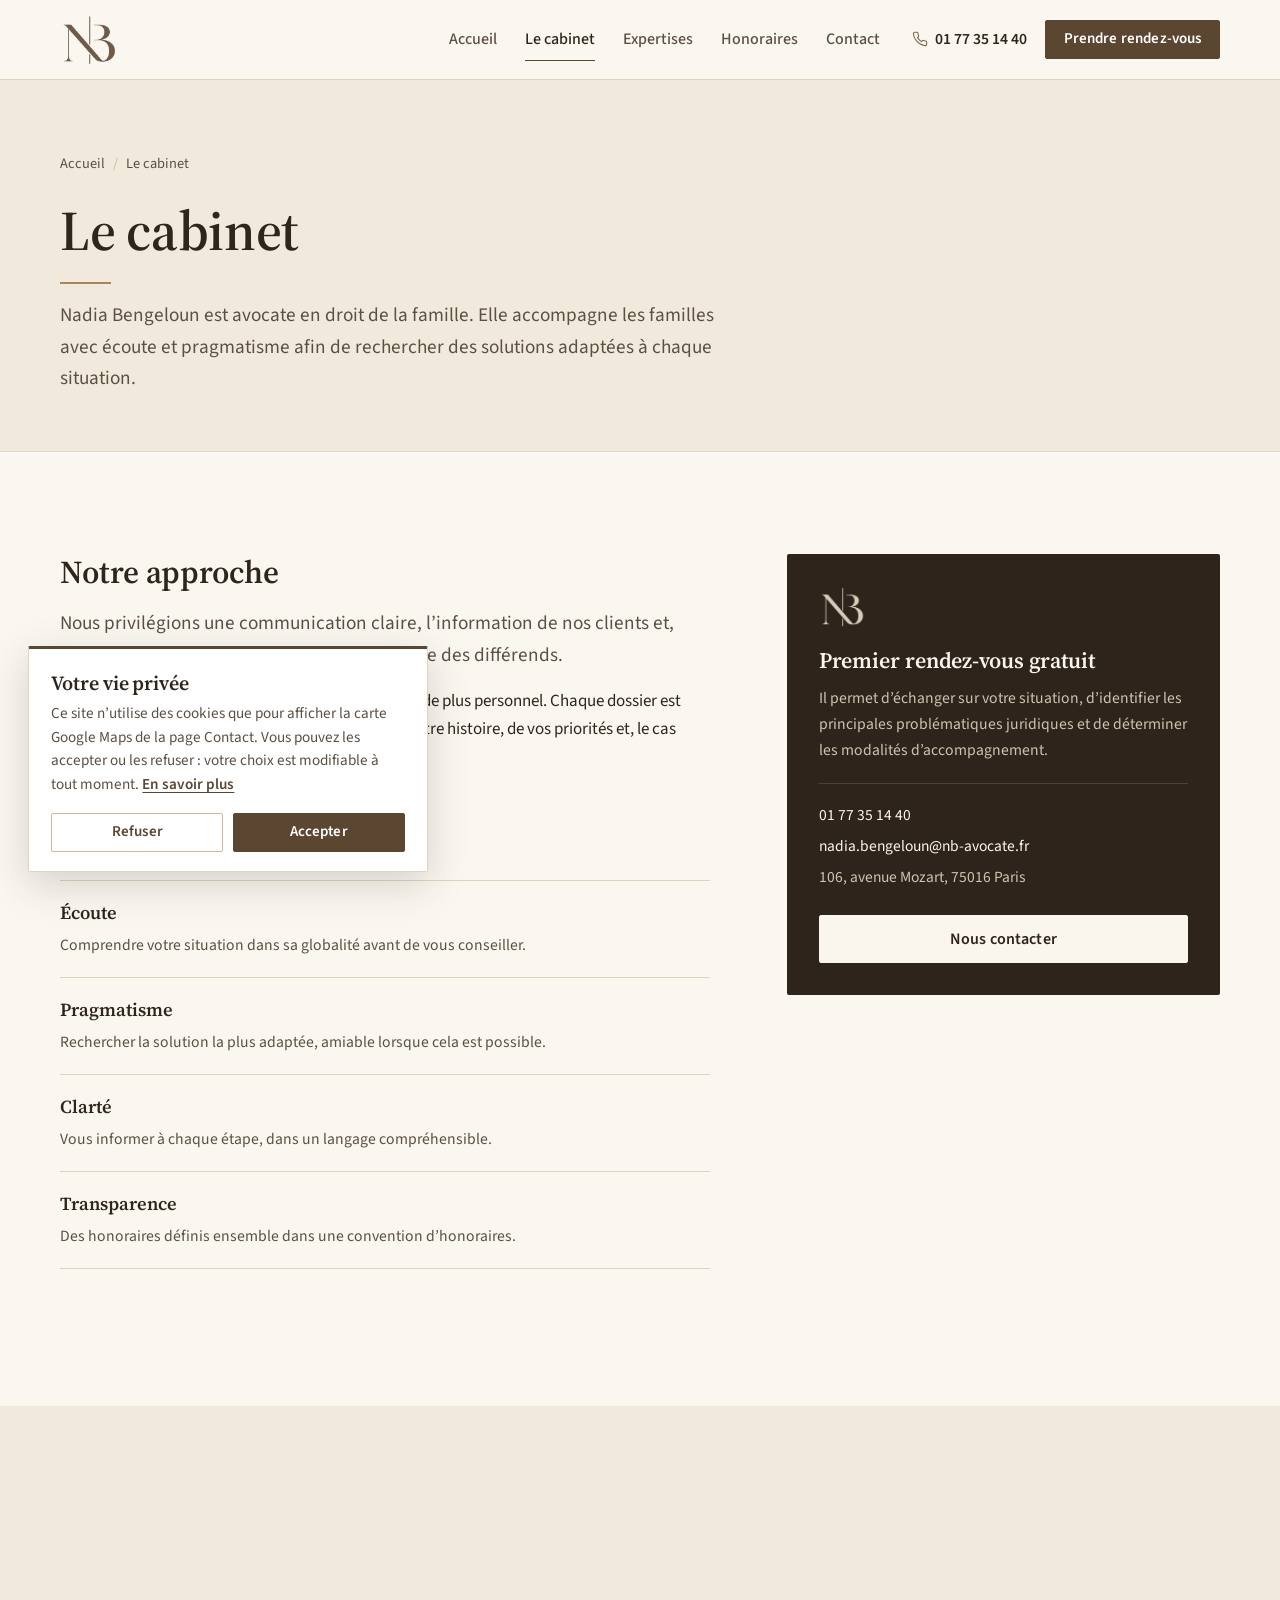
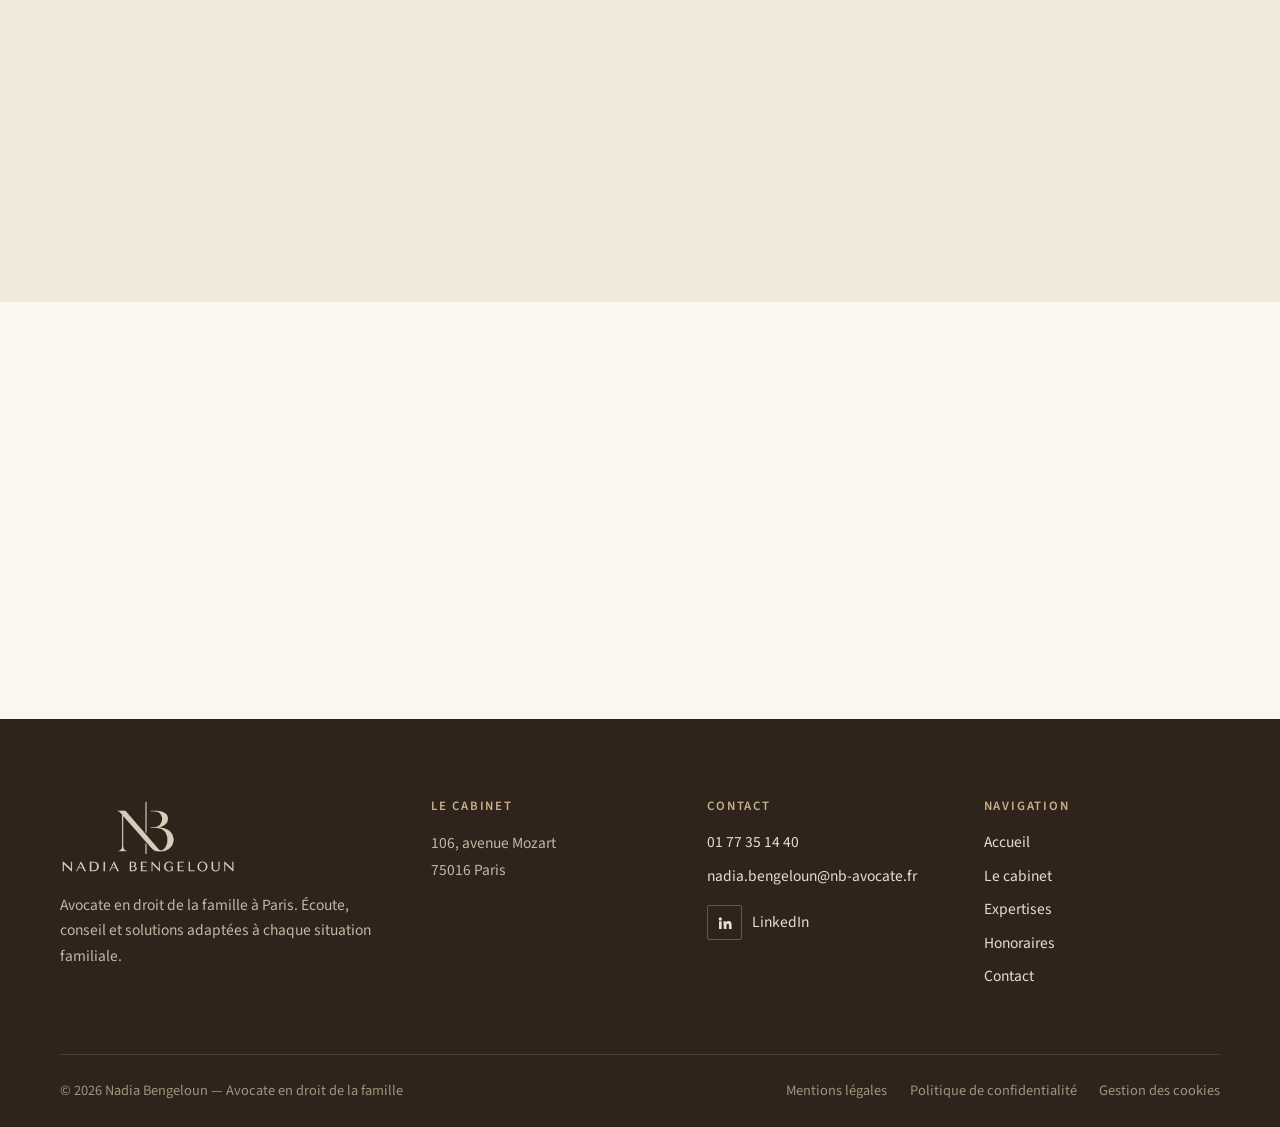
==== commit 0382a442: "Mentions légales, politique de confidentialité, bandeau cookies, nouvelle typographie et animations " ====
--- a/about.html
+++ b/about.html
@@ -13,8 +13,8 @@
   <meta property="og:description" content="Nadia Bengeloun accompagne les familles avec écoute et pragmatisme afin de rechercher des solutions adaptées à chaque situation. Cabinet à Paris 16e." />
   <meta property="og:image" content="https://nb-avocate.fr/Logo/home.jpg" />
   <meta name="theme-color" content="#f8f4ec" />
-  <link rel="preload" href="fonts/cormorant-garamond.woff2" as="font" type="font/woff2" crossorigin>
-  <link rel="preload" href="fonts/manrope.woff2" as="font" type="font/woff2" crossorigin>
+  <link rel="preload" href="fonts/source-serif-4.woff2" as="font" type="font/woff2" crossorigin>
+  <link rel="preload" href="fonts/source-sans-3.woff2" as="font" type="font/woff2" crossorigin>
   <link rel="stylesheet" href="css/styles.css">
   <link rel="icon" type="image/png" href="Logo/favicon.png">
 </head>
@@ -24,7 +24,6 @@
     <div class="wrap">
       <a class="brand" href="index.html" aria-label="Nadia Bengeloun, avocate — accueil">
         <img src="Logo/nb-mark.png" alt="" width="200" height="174">
-        <span class="brand-text"><span class="brand-name">Nadia Bengeloun</span><span class="brand-role">Avocate · Droit de la famille</span></span>
       </a>
       <nav id="primary-navigation" class="nav" aria-label="Navigation principale">
         <a href="index.html">Accueil</a><a href="about.html" aria-current="page">Le cabinet</a><a href="practice.html">Expertises</a><a href="honoraires.html">Honoraires</a><a href="contact.html">Contact</a>
@@ -42,8 +41,7 @@
     <section class="page-hero">
       <div class="wrap">
         <ol class="breadcrumb" aria-label="Fil d’Ariane"><li><a href="index.html">Accueil</a></li><li aria-current="page">Le cabinet</li></ol>
-        <span class="eyebrow">Le cabinet</span>
-        <h1>Une avocate à l’écoute des <em>familles</em></h1>
+        <h1>Le cabinet</h1>
         <p class="lead">Nadia Bengeloun est avocate en droit de la famille. Elle accompagne les familles avec écoute et pragmatisme afin de rechercher des solutions adaptées à chaque situation.</p>
       </div>
     </section>
@@ -56,10 +54,10 @@
           <p>Les questions familiales touchent à ce que chacun a de plus personnel. Chaque dossier est donc abordé avec attention, en tenant compte de votre histoire, de vos priorités et, le cas échéant, de l’intérêt de vos enfants.</p>
           <h2>Nos engagements</h2>
           <ul class="values values--light">
-            <li><svg viewBox="0 0 24 24" fill="none" stroke="currentColor" stroke-width="1.6" stroke-linecap="round" stroke-linejoin="round" aria-hidden="true"><path d="M21 12a8 8 0 0 1-11.6 7.1L4 20.5l1.4-4.9A8 8 0 1 1 21 12z"/></svg><div><strong>Écoute</strong><span>Comprendre votre situation dans sa globalité avant de vous conseiller.</span></div></li>
-            <li><svg viewBox="0 0 24 24" fill="none" stroke="currentColor" stroke-width="1.6" stroke-linecap="round" stroke-linejoin="round" aria-hidden="true"><circle cx="12" cy="12" r="9"/><path d="m15.5 8.5-2 5-5 2 2-5 5-2z"/></svg><div><strong>Pragmatisme</strong><span>Rechercher la solution la plus adaptée, amiable lorsque cela est possible.</span></div></li>
-            <li><svg viewBox="0 0 24 24" fill="none" stroke="currentColor" stroke-width="1.6" stroke-linecap="round" stroke-linejoin="round" aria-hidden="true"><path d="M2 12s3.6-7 10-7 10 7 10 7-3.6 7-10 7S2 12 2 12z"/><circle cx="12" cy="12" r="3"/></svg><div><strong>Clarté</strong><span>Vous informer à chaque étape, dans un langage compréhensible.</span></div></li>
-            <li><svg viewBox="0 0 24 24" fill="none" stroke="currentColor" stroke-width="1.6" stroke-linecap="round" stroke-linejoin="round" aria-hidden="true"><path d="M14 3H6a2 2 0 0 0-2 2v14a2 2 0 0 0 2 2h12a2 2 0 0 0 2-2V9z"/><path d="M14 3v6h6M8 13h8M8 17h5"/></svg><div><strong>Transparence</strong><span>Des honoraires définis ensemble dans une convention d’honoraires.</span></div></li>
+            <li><div><strong>Écoute</strong><span>Comprendre votre situation dans sa globalité avant de vous conseiller.</span></div></li>
+            <li><div><strong>Pragmatisme</strong><span>Rechercher la solution la plus adaptée, amiable lorsque cela est possible.</span></div></li>
+            <li><div><strong>Clarté</strong><span>Vous informer à chaque étape, dans un langage compréhensible.</span></div></li>
+            <li><div><strong>Transparence</strong><span>Des honoraires définis ensemble dans une convention d’honoraires.</span></div></li>
           </ul>
         </div>
         <aside class="aside-card reveal">
@@ -71,7 +69,7 @@
             <a href="mailto:nadia.bengeloun@nb-avocate.fr">nadia.bengeloun@nb-avocate.fr</a>
             <span>106, avenue Mozart, 75016 Paris</span>
           </div>
-          <a class="btn btn--light" href="contact.html">Prendre rendez-vous <svg class="arrow" viewBox="0 0 24 24" fill="none" stroke="currentColor" stroke-width="1.6" stroke-linecap="round" stroke-linejoin="round" aria-hidden="true"><path d="M5 12h14M13 6l6 6-6 6"/></svg></a>
+          <a class="btn btn--light" href="contact.html">Nous contacter</a>
         </aside>
       </div>
     </section>
@@ -79,8 +77,7 @@
     <section class="section section--paper">
       <div class="wrap">
         <div class="section-head section-head--center reveal">
-          <span class="eyebrow">Votre accompagnement</span>
-          <h2>Comment se déroule l’accompagnement ?</h2>
+          <h2>Déroulement de l’accompagnement</h2>
         </div>
         <ol class="steps reveal-group">
           <li class="step reveal"><h3>Premier échange</h3><p>Un rendez-vous gratuit pour échanger sur votre situation, en toute confidentialité.</p></li>
@@ -94,11 +91,10 @@
     <section class="section">
       <div class="wrap">
         <div class="cta-band reveal">
-          <span class="eyebrow">Premier rendez-vous gratuit</span>
-          <h2>Parlons de votre situation</h2>
-          <p>Chaque histoire familiale est unique. Prenez le temps d’en parler : le premier rendez-vous permet de faire le point, sans engagement.</p>
+          <h2>Prendre rendez-vous</h2>
+          <p>Le premier rendez-vous est gratuit. Il permet d’échanger sur votre situation et de déterminer les modalités d’accompagnement.</p>
           <div class="btn-row">
-            <a class="btn btn--light" href="contact.html">Prendre rendez-vous <svg class="arrow" viewBox="0 0 24 24" fill="none" stroke="currentColor" stroke-width="1.6" stroke-linecap="round" stroke-linejoin="round" aria-hidden="true"><path d="M5 12h14M13 6l6 6-6 6"/></svg></a>
+            <a class="btn btn--light" href="contact.html">Nous contacter</a>
             <a class="btn btn--outline-light" href="tel:+33177351440"><svg viewBox="0 0 24 24" fill="none" stroke="currentColor" stroke-width="1.6" stroke-linecap="round" stroke-linejoin="round" aria-hidden="true"><path d="M22 16.92v3a2 2 0 0 1-2.18 2 19.79 19.79 0 0 1-8.63-3.07 19.5 19.5 0 0 1-6-6 19.79 19.79 0 0 1-3.07-8.67A2 2 0 0 1 4.11 2h3a2 2 0 0 1 2 1.72c.13.96.36 1.9.7 2.81a2 2 0 0 1-.45 2.11L8.09 9.91a16 16 0 0 0 6 6l1.27-1.27a2 2 0 0 1 2.11-.45c.91.34 1.850.57 2.81.7A2 2 0 0 1 22 16.92z"/></svg>01 77 35 14 40</a>
           </div>
         </div>
@@ -132,7 +128,7 @@
       </div>
       <div class="footer-bottom">
         <span>&copy; <span id="year">2026</span> Nadia Bengeloun — Avocate en droit de la famille</span>
-        <span>Premier rendez-vous gratuit</span>
+        <nav class="legal-links" aria-label="Informations légales"><a href="mentions-legales.html">Mentions légales</a><a href="politique-de-confidentialite.html">Politique de confidentialité</a><button class="cookie-settings" type="button" data-cookie-settings>Gestion des cookies</button></nav>
       </div>
     </div>
   </footer>
@@ -142,6 +138,7 @@
     <a class="btn btn--primary" href="contact.html"><svg viewBox="0 0 24 24" fill="none" stroke="currentColor" stroke-width="1.6" stroke-linecap="round" stroke-linejoin="round" aria-hidden="true"><rect x="3" y="4.5" width="18" height="16" rx="2"/><path d="M3 9.5h18M8 2.5v4M16 2.5v4"/><path d="m9 15 2 2 4-4"/></svg>Rendez-vous</a>
   </div>
 
+  <script src="js/consent.js" defer></script>
   <script src="js/site.js" defer></script>
 </body>
 </html>
--- a/css/styles.css
+++ b/css/styles.css
@@ -2,422 +2,427 @@
    Cabinet Nadia Bengeloun — Avocate en droit de la famille
    ========================================================================== */
 
-/* ---------- Polices (hébergées sur le site, aucun appel à un service tiers) ---------- */
-@font-face{font-family:"Cormorant Garamond";src:url("../fonts/cormorant-garamond.woff2") format("woff2");font-weight:300 700;font-style:normal;font-display:swap}
-@font-face{font-family:"Cormorant Garamond";src:url("../fonts/cormorant-garamond-italic.woff2") format("woff2");font-weight:500;font-style:italic;font-display:swap}
-@font-face{font-family:"Manrope";src:url("../fonts/manrope.woff2") format("woff2");font-weight:200 800;font-style:normal;font-display:swap}
+/* ---------- Polices (hébergées sur le site, licence SIL OFL) ---------- */
+@font-face{font-family:"Source Serif 4";src:url("../fonts/source-serif-4.woff2") format("woff2");font-weight:400 700;font-style:normal;font-display:swap}
+@font-face{font-family:"Source Serif 4";src:url("../fonts/source-serif-4-italic.woff2") format("woff2");font-weight:400;font-style:italic;font-display:swap}
+@font-face{font-family:"Source Sans 3";src:url("../fonts/source-sans-3.woff2") format("woff2");font-weight:400 700;font-style:normal;font-display:swap}
 
 :root{
-  /* Palette du cabinet */
   --brand:#5b4632;
   --accent:#806346;
   --gold:#a8865a;
-  --gold-soft:#cdb38c;
-  --bg:#f8f4ec;
-  --paper:#efe5d2;
-  --card:#fffdf9;
-  --ink:#35291f;
-  --ink-soft:#5e4f41;
-  --line:#e2d5bf;
+  --gold-soft:#c9b089;
+  --bg:#faf7f1;
+  --paper:#f1e9db;
+  --card:#ffffff;
+  --ink:#2f251c;
+  --ink-soft:#5c4f43;
+  --line:#e0d4c0;
+  --line-strong:#cbb999;
   --dark:#2e241b;
 
-  --serif:"Cormorant Garamond","Palatino Linotype",Palatino,Georgia,serif;
-  --sans:"Manrope","Segoe UI",system-ui,-apple-system,Roboto,Arial,sans-serif;
-
-  --radius-sm:10px;
-  --radius:18px;
-  --radius-lg:28px;
-  --shadow-sm:0 1px 2px rgba(46,36,27,.06),0 2px 8px rgba(46,36,27,.05);
-  --shadow:0 12px 32px -12px rgba(46,36,27,.22);
-  --shadow-lg:0 30px 60px -20px rgba(46,36,27,.35);
-  --ease:cubic-bezier(.22,.8,.24,1);
-  --header-h:84px;
-  --wrap:1180px;
+  --serif:"Source Serif 4",Georgia,"Times New Roman",serif;
+  --sans:"Source Sans 3","Segoe UI",system-ui,-apple-system,Roboto,Arial,sans-serif;
+
+  --radius:2px;
+  --ease:cubic-bezier(.25,.6,.3,1);
+  --header-h:80px;
+  --wrap:1160px;
 }
 
 /* ---------- Base ---------- */
 *,*::before,*::after{box-sizing:border-box}
 html{scroll-behavior:smooth;-webkit-text-size-adjust:100%;scroll-padding-top:calc(var(--header-h) + 1rem)}
-body{margin:0;min-height:100vh;display:flex;flex-direction:column;font-family:var(--sans);font-size:clamp(1rem,.97rem + .15vw,1.0625rem);line-height:1.7;color:var(--ink);background:var(--bg);-webkit-font-smoothing:antialiased;text-rendering:optimizeLegibility}
+body{margin:0;min-height:100vh;display:flex;flex-direction:column;font-family:var(--sans);font-size:1.0625rem;line-height:1.65;color:var(--ink);background:var(--bg);-webkit-font-smoothing:antialiased;text-rendering:optimizeLegibility}
 main{flex:1 0 auto}
 img,svg{display:block;max-width:100%}
-a{color:var(--accent);text-decoration-thickness:1px;text-underline-offset:.2em;transition:color .2s ease}
-a:hover{color:var(--brand)}
-p{margin:0 0 1.1rem}
-strong{font-weight:700;color:var(--ink)}
-h1,h2,h3,h4{margin:0;font-family:var(--serif);font-weight:600;line-height:1.1;color:var(--ink);letter-spacing:-.01em}
-h1{font-size:clamp(2.6rem,1.6rem + 4.2vw,4.6rem)}
-h2{font-size:clamp(2.1rem,1.5rem + 2.4vw,3.2rem)}
-h3{font-size:clamp(1.45rem,1.3rem + .6vw,1.75rem)}
+figure{margin:0}
+a{color:var(--brand);text-decoration-thickness:1px;text-underline-offset:.18em;transition:color .2s ease}
+a:hover{color:var(--accent)}
+p{margin:0 0 1rem}
+strong{font-weight:600;color:var(--ink)}
+h1,h2,h3,h4{margin:0;font-family:var(--serif);font-weight:600;line-height:1.18;color:var(--ink);letter-spacing:-.005em}
+h1{font-size:clamp(2.3rem,1.7rem + 2.6vw,3.5rem)}
+h2{font-size:clamp(1.75rem,1.4rem + 1.5vw,2.4rem)}
+h3{font-size:clamp(1.2rem,1.12rem + .35vw,1.38rem)}
 sup{font-size:.62em;line-height:0;vertical-align:super}
-em{font-style:italic;font-family:var(--serif);color:var(--accent)}
-::selection{background:var(--gold);color:#fff}
-:focus-visible{outline:2px solid var(--gold);outline-offset:3px;border-radius:4px}
+em{font-style:italic}
+::selection{background:var(--brand);color:#fff}
+:focus-visible{outline:2px solid var(--brand);outline-offset:3px}
 
 .wrap{width:min(100% - 2*clamp(1.1rem,4vw,2.5rem),var(--wrap));margin-inline:auto}
-.section{padding-block:clamp(4.5rem,10vw,8rem)}
+.section{padding-block:clamp(4rem,8vw,6.5rem)}
 .section--paper{background:var(--paper)}
-.section--dark{background:var(--dark);color:#e9dfcf}
-.section--dark h2,.section--dark h3{color:#fbf6ee}
-
-.skip-link{position:absolute;left:1rem;top:-4rem;z-index:200;padding:.7rem 1.1rem;border-radius:999px;background:var(--brand);color:#fff;text-decoration:none;transition:top .2s ease}
+.section--dark{background:var(--dark);color:#ddd2c1}
+.section--dark h2,.section--dark h3{color:#faf6ee}
+
+.skip-link{position:absolute;left:1rem;top:-4rem;z-index:200;padding:.7rem 1.1rem;background:var(--brand);color:#fff;text-decoration:none;transition:top .2s ease}
 .skip-link:focus{top:1rem;color:#fff}
 .visually-hidden{position:absolute!important;width:1px;height:1px;margin:-1px;padding:0;overflow:hidden;clip:rect(0 0 0 0);white-space:nowrap;border:0}
 a[href^="tel:"]{white-space:nowrap}
 
 /* ---------- Typo utilitaires ---------- */
-.eyebrow{display:inline-flex;align-items:center;gap:.7rem;margin-bottom:1.2rem;font-size:.78rem;font-weight:700;letter-spacing:.18em;text-transform:uppercase;color:var(--accent)}
-.eyebrow::before{content:"";width:2.2rem;height:1px;background:currentColor}
-.section--dark .eyebrow{color:var(--gold-soft)}
-.lead{font-size:clamp(1.08rem,1rem + .35vw,1.25rem);line-height:1.7;color:var(--ink-soft)}
-.section--dark .lead{color:#d9ccb8}
-.section-head{max-width:46rem;margin-bottom:clamp(2.5rem,5vw,4rem)}
-.section-head h2{margin-bottom:1rem}
+.kicker{margin:0 0 1.1rem;font-size:.8rem;font-weight:600;letter-spacing:.14em;text-transform:uppercase;color:var(--accent)}
+.lead{font-size:clamp(1.08rem,1.02rem + .25vw,1.2rem);line-height:1.65;color:var(--ink-soft)}
+.section--dark .lead{color:#cfc3b0}
+.section-head{max-width:44rem;margin-bottom:clamp(2.2rem,4vw,3.2rem)}
+.section-head h2{margin-bottom:.9rem}
+.section-head .lead{margin:0}
+.section-head .link-arrow{margin-top:1.2rem}
 .section-head--center{margin-inline:auto;text-align:center}
-.section-head--center .eyebrow::after{content:"";width:2.2rem;height:1px;background:currentColor}
-
-/* ---------- Boutons ---------- */
-.btn{--btn-bg:var(--brand);--btn-fg:#fff;display:inline-flex;align-items:center;justify-content:center;gap:.6rem;padding:.95rem 1.6rem;border:1px solid transparent;border-radius:999px;background:var(--btn-bg);color:var(--btn-fg);font:600 .97rem/1.2 var(--sans);letter-spacing:.01em;text-decoration:none;cursor:pointer;transition:transform .3s var(--ease),box-shadow .3s var(--ease),background-color .25s ease,color .25s ease,border-color .25s ease}
-.btn svg{width:1.1em;height:1.1em;flex:none;transition:transform .3s var(--ease)}
-.btn:hover{color:var(--btn-fg);transform:translateY(-2px);box-shadow:0 14px 28px -12px rgba(91,70,50,.55)}
-.btn:hover svg.arrow{transform:translateX(3px)}
-.btn:active{transform:translateY(0)}
-.btn--primary:hover{--btn-bg:var(--accent)}
-.btn--ghost{--btn-bg:transparent;--btn-fg:var(--brand);border-color:rgba(91,70,50,.35)}
-.btn--ghost:hover{--btn-bg:var(--brand);--btn-fg:#fff;border-color:var(--brand)}
-.btn--light{--btn-bg:#fbf6ee;--btn-fg:var(--dark)}
-.btn--light:hover{--btn-bg:#fff;--btn-fg:var(--dark)}
-.btn--outline-light{--btn-bg:transparent;--btn-fg:#fbf6ee;border-color:rgba(251,246,238,.35)}
-.btn--outline-light:hover{--btn-bg:rgba(251,246,238,.1);--btn-fg:#fff;border-color:#fbf6ee}
-.btn--sm{padding:.7rem 1.2rem;font-size:.9rem}
-.btn-row{display:flex;flex-wrap:wrap;gap:.8rem}
-
-.link-arrow{display:inline-flex;align-items:center;gap:.45rem;font-weight:600;font-size:.95rem;color:var(--brand);text-decoration:none}
-.link-arrow svg{width:1rem;height:1rem;transition:transform .3s var(--ease)}
-.link-arrow:hover svg{transform:translateX(4px)}
+
+/* ---------- Boutons et liens ---------- */
+.btn{--btn-bg:var(--brand);--btn-fg:#fff;--btn-bd:var(--brand);--btn-fill:#3a2c21;--btn-fg-hover:#fff;position:relative;isolation:isolate;overflow:hidden;display:inline-flex;align-items:center;justify-content:center;gap:.55rem;padding:.85rem 1.5rem;border:1px solid var(--btn-bd);border-radius:var(--radius);background:var(--btn-bg);color:var(--btn-fg);font:600 1rem/1.2 var(--sans);letter-spacing:.01em;text-decoration:none;cursor:pointer;transition:color .35s ease,border-color .35s ease}
+.btn::before{content:"";position:absolute;inset:-1px;z-index:-1;background:var(--btn-fill);transform:scaleX(0);transform-origin:right center;transition:transform .5s var(--ease)}
+.btn:hover::before,.btn:focus-visible::before{transform:scaleX(1);transform-origin:left center}
+.btn svg{width:1.05em;height:1.05em;flex:none;transition:transform .35s var(--ease)}
+.btn:hover{color:var(--btn-fg-hover)}
+.btn:hover svg{transform:rotate(-8deg) scale(1.08)}
+.btn--ghost{--btn-bg:transparent;--btn-fg:var(--brand);--btn-bd:var(--line-strong);--btn-fill:var(--brand)}
+.btn--ghost:hover{border-color:var(--brand)}
+.btn--light{--btn-bg:#faf6ee;--btn-fg:var(--dark);--btn-bd:#faf6ee;--btn-fill:var(--gold-soft);--btn-fg-hover:var(--dark)}
+.btn--outline-light{--btn-bg:transparent;--btn-fg:#faf6ee;--btn-bd:rgba(250,246,238,.45);--btn-fill:#faf6ee;--btn-fg-hover:var(--dark)}
+.btn--outline-light:hover{border-color:#faf6ee}
+.btn--sm{padding:.6rem 1.1rem;font-size:.94rem}
+.btn:disabled{opacity:.6;cursor:wait}
+.btn-row{display:flex;flex-wrap:wrap;gap:.75rem}
+
+.link-arrow{display:inline-block;padding-bottom:3px;font-weight:600;font-size:.97rem;color:var(--brand);text-decoration:none;background:linear-gradient(var(--brand),var(--brand)) 0 100%/0 1px no-repeat,linear-gradient(var(--line-strong),var(--line-strong)) 0 100%/100% 1px no-repeat;transition:background-size .5s var(--ease)}
+.link-arrow:hover,.expertise-card:hover .link-arrow{color:var(--brand);background-size:100% 1px,100% 1px}
 
 /* ---------- En-tête ---------- */
-.site-header{position:sticky;top:0;z-index:50;height:var(--header-h);background:rgba(248,244,236,.82);border-bottom:1px solid transparent;transition:background-color .3s ease,border-color .3s ease,box-shadow .3s ease}
-@supports (backdrop-filter:blur(10px)){.site-header{backdrop-filter:saturate(1.4) blur(14px);-webkit-backdrop-filter:saturate(1.4) blur(14px)}}
-.site-header.is-scrolled{background:rgba(248,244,236,.92);border-color:var(--line);box-shadow:0 8px 30px -18px rgba(46,36,27,.35)}
-.site-header .wrap{display:flex;align-items:center;gap:1.5rem;height:100%}
-.brand{display:flex;align-items:center;gap:.8rem;margin-right:auto;color:var(--ink);text-decoration:none}
-.brand img{width:auto;height:46px}
-.brand-text{display:flex;flex-direction:column;line-height:1.1}
-.brand-name{font-family:var(--serif);font-size:1.45rem;font-weight:600;letter-spacing:.01em;color:var(--ink)}
-.brand-role{margin-top:.2rem;font-size:.68rem;font-weight:700;letter-spacing:.16em;text-transform:uppercase;color:var(--accent)}
+.site-header{position:sticky;top:0;z-index:50;height:var(--header-h);background:var(--bg);border-bottom:1px solid var(--line);transition:box-shadow .25s ease}
+.site-header.is-scrolled{box-shadow:0 1px 12px rgba(47,37,28,.08)}
+.site-header .wrap{display:flex;align-items:center;gap:2rem;height:100%}
+.brand{display:flex;align-items:center;gap:.85rem;margin-right:auto;color:var(--ink);text-decoration:none}
+.brand img{width:auto;height:52px}
+.brand-text{display:flex;flex-direction:column;line-height:1.15;padding-left:.85rem;border-left:1px solid var(--line)}
+.brand-name{font-family:var(--serif);font-size:1.28rem;font-weight:600;color:var(--ink)}
+.brand-role{margin-top:.15rem;font-size:.78rem;letter-spacing:.04em;color:var(--ink-soft)}
 .brand:hover{color:var(--ink)}
 
-.nav{display:flex;align-items:center;gap:.25rem}
-.nav a{position:relative;padding:.55rem .85rem;border-radius:999px;color:var(--ink-soft);font-size:.95rem;font-weight:600;text-decoration:none;transition:color .2s ease,background-color .2s ease}
-.nav a:hover{color:var(--ink);background:rgba(168,134,90,.12)}
-.nav a[aria-current="page"]{color:var(--brand)}
-.nav a[aria-current="page"]::after{content:"";position:absolute;left:50%;bottom:.15rem;width:4px;height:4px;border-radius:50%;background:var(--gold);transform:translateX(-50%)}
+.nav{display:flex;align-items:center;gap:1.75rem}
+.nav a{position:relative;padding:.4rem 0;color:var(--ink-soft);font-size:1rem;font-weight:500;text-decoration:none}
+.nav a::after{content:"";position:absolute;left:0;right:0;bottom:-.1rem;height:1px;background:var(--brand);transform:scaleX(0);transition:transform .25s var(--ease)}
+.nav a:hover{color:var(--ink)}
+.nav a:hover::after,.nav a[aria-current="page"]::after{transform:scaleX(1)}
+.nav a[aria-current="page"]{color:var(--ink)}
 .nav .btn{display:none}
-.header-actions{display:flex;align-items:center;gap:.6rem}
-.header-phone{display:inline-flex;align-items:center;gap:.5rem;padding:.55rem .8rem;color:var(--brand);font-weight:700;font-size:.95rem;text-decoration:none}
-.header-phone svg{width:1.05rem;height:1.05rem}
-.menu-toggle{display:none;position:relative;width:46px;height:46px;padding:0;border:1px solid var(--line);border-radius:50%;background:var(--card);cursor:pointer}
-.menu-toggle span{position:absolute;left:13px;right:13px;height:1.5px;background:var(--ink);transition:transform .35s var(--ease),opacity .2s ease}
-.menu-toggle span:nth-child(1){top:16px}
-.menu-toggle span:nth-child(2){top:22px}
-.menu-toggle span:nth-child(3){top:28px}
+.header-actions{display:flex;align-items:center;gap:1.1rem}
+.header-phone{display:inline-flex;align-items:center;gap:.45rem;color:var(--ink);font-weight:600;font-size:.98rem;text-decoration:none}
+.header-phone svg{width:1rem;height:1rem;color:var(--accent)}
+.header-phone:hover{color:var(--brand)}
+.menu-toggle{display:none;position:relative;width:44px;height:44px;padding:0;border:1px solid var(--line-strong);border-radius:var(--radius);background:transparent;cursor:pointer}
+.menu-toggle span{position:absolute;left:12px;right:12px;height:1.5px;background:var(--ink);transition:transform .3s var(--ease),opacity .2s ease}
+.menu-toggle span:nth-child(1){top:15px}
+.menu-toggle span:nth-child(2){top:21px}
+.menu-toggle span:nth-child(3){top:27px}
 .menu-toggle[aria-expanded="true"] span:nth-child(1){transform:translateY(6px) rotate(45deg)}
 .menu-toggle[aria-expanded="true"] span:nth-child(2){opacity:0}
 .menu-toggle[aria-expanded="true"] span:nth-child(3){transform:translateY(-6px) rotate(-45deg)}
 
-/* ---------- Hero (accueil) ---------- */
-.hero{position:relative;overflow:hidden;padding-block:clamp(2.5rem,6vw,5rem) clamp(4rem,9vw,7rem)}
-.hero::before{content:"";position:absolute;right:-8rem;top:-6rem;width:42rem;height:42rem;border-radius:50%;background:radial-gradient(circle,rgba(205,179,140,.35),rgba(205,179,140,0) 65%);pointer-events:none}
-.hero .wrap{position:relative;display:grid;grid-template-columns:1.08fr .92fr;gap:clamp(2.5rem,6vw,5rem);align-items:center}
-.hero h1{margin-bottom:1.4rem}
-.hero .lead{max-width:34rem;margin-bottom:2.2rem}
-.hero-facts{display:flex;flex-wrap:wrap;gap:1.2rem 2.2rem;margin:3rem 0 0;padding:1.8rem 0 0;border-top:1px solid var(--line);list-style:none}
-.hero-facts li{display:flex;align-items:center;gap:.75rem;font-size:.93rem;font-weight:600;color:var(--ink-soft)}
-.hero-facts svg{width:2.4rem;height:2.4rem;padding:.55rem;border-radius:50%;background:var(--paper);color:var(--brand);flex:none}
-
-.hero-visual{position:relative;justify-self:end;width:min(100%,480px);isolation:isolate}
-.hero-photo{position:relative;overflow:hidden;aspect-ratio:4/5;border-radius:999px 999px var(--radius-lg) var(--radius-lg);box-shadow:var(--shadow-lg)}
-.hero-photo img{width:100%;height:100%;object-fit:cover;object-position:70% 50%;transform:scale(1.04);transition:transform 1.6s var(--ease)}
-.hero-visual:hover .hero-photo img{transform:scale(1.08)}
-.hero-photo::after{content:"";position:absolute;inset:0;background:linear-gradient(180deg,rgba(46,36,27,0) 55%,rgba(46,36,27,.35))}
-.hero-frame{position:absolute;inset:-14px -14px 14px 14px;border:1px solid var(--gold-soft);border-radius:999px 999px var(--radius-lg) var(--radius-lg);z-index:-1}
-.float-card{position:absolute;display:flex;align-items:center;gap:.9rem;padding:1rem 1.2rem;border-radius:var(--radius);background:rgba(255,253,249,.95);box-shadow:var(--shadow)}
-.float-card--offer{left:-2.5rem;bottom:2.5rem;animation:float 6s ease-in-out infinite}
-.float-card--offer svg{width:2.6rem;height:2.6rem;padding:.6rem;border-radius:50%;background:var(--brand);color:#fff;flex:none}
-.float-card strong{display:block;font-family:var(--serif);font-size:1.25rem;line-height:1.1}
-.float-card span{font-size:.82rem;color:var(--ink-soft)}
-.float-card--mark{right:-1.2rem;top:2.2rem;width:5.4rem;height:5.4rem;justify-content:center;padding:0;border-radius:50%;animation:float 7s ease-in-out -2s infinite}
-.float-card--mark img{width:3.2rem;height:auto}
-@keyframes float{0%,100%{transform:translateY(0)}50%{transform:translateY(-10px)}}
-
-/* Animation d'entrée du hero */
-.hero-copy > *{animation:rise .9s var(--ease) both}
-.hero-copy > *:nth-child(2){animation-delay:.08s}
-.hero-copy > *:nth-child(3){animation-delay:.16s}
-.hero-copy > *:nth-child(4){animation-delay:.24s}
-.hero-copy > *:nth-child(5){animation-delay:.32s}
-.hero-visual{animation:rise 1.1s var(--ease) .15s both}
-@keyframes rise{from{opacity:0;transform:translateY(24px)}to{opacity:1;transform:none}}
+/* ---------- Hero (accueil) : photo en arrière-plan ---------- */
+.hero{position:relative;isolation:isolate;overflow:hidden;display:flex;align-items:center;min-height:min(86vh,50rem);padding-block:clamp(5rem,12vw,8rem);background:var(--dark);color:#faf6ee}
+.hero-media{position:absolute;inset:0;z-index:-1}
+.hero-media img{width:100%;height:100%;object-fit:cover;object-position:68% 50%;animation:settle 2.4s var(--ease) both;translate:0 var(--parallax,0px)}
+.hero-media::after{content:"";position:absolute;inset:0;background:linear-gradient(90deg,rgba(30,22,16,.9) 0%,rgba(30,22,16,.78) 40%,rgba(30,22,16,.35) 75%,rgba(30,22,16,.2) 100%),linear-gradient(0deg,rgba(30,22,16,.45),rgba(30,22,16,0) 40%)}
+.hero .wrap{position:relative}
+.hero-copy{max-width:40rem}
+.hero .kicker{color:var(--gold-soft)}
+.hero h1{margin-bottom:1.3rem;color:#faf6ee}
+.hero .lead{max-width:36rem;margin-bottom:2.1rem;color:#e4d9c7}
+.hero-facts{display:flex;flex-wrap:wrap;gap:.4rem 0;margin:2.6rem 0 0;padding:0;list-style:none;font-size:.95rem;color:#d6c9b4}
+.hero-facts li{padding-right:1rem;margin-right:1rem;border-right:1px solid rgba(250,246,238,.3)}
+.hero-facts li:last-child{border-right:0;margin-right:0;padding-right:0}
+.hero-copy > *{animation:fade-up .8s var(--ease) both}
+.hero-copy > *:nth-child(1){animation-delay:.25s}
+.hero-copy > *:nth-child(2){animation-delay:.35s}
+.hero-copy > *:nth-child(3){animation-delay:.45s}
+.hero-copy > *:nth-child(4){animation-delay:.55s}
+.hero-copy > *:nth-child(5){animation-delay:.65s}
+@keyframes fade-up{from{opacity:0;transform:translateY(10px)}to{opacity:1;transform:none}}
+@keyframes fade{from{opacity:0}to{opacity:1}}
+@keyframes wipe{from{clip-path:inset(0 0 0 100%)}to{clip-path:inset(0 0 0 0)}}
+@keyframes settle{from{transform:scale(1.15)}to{transform:scale(1.04)}}
+@keyframes draw{from{transform:scaleX(0)}to{transform:scaleX(1)}}
 
 /* ---------- Bandeau de réassurance ---------- */
-.trust{border-block:1px solid var(--line);background:var(--card)}
+.trust{background:var(--bg);border-bottom:1px solid var(--line)}
 .trust .wrap{display:grid;grid-template-columns:repeat(4,1fr)}
-.trust-item{padding:1.6rem 1.2rem;text-align:center;border-left:1px solid var(--line)}
-.trust-item:first-child{border-left:0}
-.trust-item strong{display:block;font-family:var(--serif);font-size:clamp(1.5rem,1.2rem + 1vw,2rem);font-weight:600;color:var(--brand);line-height:1.1}
-.trust-item span{font-size:.85rem;color:var(--ink-soft)}
-
-/* ---------- Expertises ---------- */
-.expertise-grid{display:grid;grid-template-columns:repeat(3,1fr);gap:1.25rem}
-.expertise-card{position:relative;display:flex;flex-direction:column;padding:2rem 1.8rem 1.7rem;border:1px solid var(--line);border-radius:var(--radius);background:var(--card);color:inherit;text-decoration:none;overflow:hidden;isolation:isolate;transition:transform .45s var(--ease),box-shadow .45s var(--ease),border-color .3s ease}
-.expertise-card::before{content:"";position:absolute;inset:0;z-index:-1;background:linear-gradient(160deg,var(--brand),var(--dark));opacity:0;transition:opacity .45s var(--ease)}
-.expertise-card .icon{display:grid;place-items:center;width:3.5rem;height:3.5rem;margin-bottom:1.5rem;border-radius:50%;background:var(--paper);color:var(--brand);transition:background-color .45s ease,color .45s ease}
-.expertise-card .icon svg{width:1.6rem;height:1.6rem}
-.expertise-card h3{margin-bottom:.7rem;transition:color .45s ease}
-.expertise-card p{flex:1;margin-bottom:1.4rem;font-size:.95rem;color:var(--ink-soft);transition:color .45s ease}
-.expertise-card .link-arrow{transition:color .45s ease}
-.expertise-card:hover{color:inherit;transform:translateY(-6px);border-color:transparent;box-shadow:var(--shadow-lg)}
-.expertise-card:hover::before{opacity:1}
-.expertise-card:hover .icon{background:rgba(251,246,238,.12);color:var(--gold-soft)}
-.expertise-card:hover h3{color:#fbf6ee}
-.expertise-card:hover p{color:#dccfbc}
-.expertise-card:hover .link-arrow{color:var(--gold-soft)}
-.expertise-card:hover .link-arrow svg{transform:translateX(4px)}
-
-/* ---------- Méthode (étapes) ---------- */
-.steps{position:relative;display:grid;grid-template-columns:repeat(4,1fr);gap:1.5rem;margin:0;padding:0;list-style:none;counter-reset:step}
-.steps::before{content:"";position:absolute;left:12%;right:12%;top:2rem;height:1px;background:repeating-linear-gradient(90deg,var(--gold-soft) 0 6px,transparent 6px 12px)}
-.step{position:relative;text-align:center;counter-increment:step}
-.step::before{content:counter(step,decimal-leading-zero);position:relative;display:grid;place-items:center;width:4rem;height:4rem;margin:0 auto 1.4rem;border:1px solid var(--gold-soft);border-radius:50%;background:var(--paper);font-family:var(--serif);font-size:1.5rem;font-weight:600;color:var(--brand);transition:background-color .3s ease,color .3s ease}
-.step:hover::before{background:var(--brand);color:#fff}
-.step h3{margin-bottom:.6rem;font-size:1.4rem}
-.step p{margin:0;font-size:.94rem;color:var(--ink-soft)}
+.trust-item{padding:1.6rem 1.4rem;border-left:1px solid var(--line)}
+.trust-item:first-child{border-left:0;padding-left:0}
+.trust-item strong{display:block;font-family:var(--serif);font-size:1.45rem;font-weight:600;color:var(--brand);line-height:1.2}
+.trust-item span{font-size:.92rem;color:var(--ink-soft)}
+.trust-item strong span{font-size:inherit;color:inherit;font-variant-numeric:tabular-nums}
+
+/* ---------- Domaines d'intervention (accueil) ---------- */
+.expertise-grid{display:grid;grid-template-columns:repeat(3,1fr);gap:0 2.5rem}
+.expertise-card{display:flex;flex-direction:column;padding:1.8rem 0 2.2rem;border-top:1px solid var(--line-strong);color:inherit;text-decoration:none}
+.card-num{margin-bottom:.9rem;font-family:var(--serif);font-size:.95rem;color:var(--gold)}
+.expertise-card h3{margin-bottom:.7rem;transition:color .2s ease}
+.expertise-card p{flex:1;margin-bottom:1.1rem;font-size:.98rem;color:var(--ink-soft)}
+.expertise-card:hover{color:inherit}
+.expertise-card:hover h3{color:var(--accent)}
+
+/* ---------- Déroulement (étapes) ---------- */
+.steps{display:grid;grid-template-columns:repeat(4,1fr);gap:2rem;margin:0;padding:0;list-style:none;counter-reset:step}
+.step{padding-top:1.4rem;border-top:2px solid var(--brand);counter-increment:step}
+.step::before{content:counter(step,decimal-leading-zero);display:block;margin-bottom:.8rem;font-family:var(--serif);font-size:1rem;color:var(--gold)}
+.step h3{margin-bottom:.5rem}
+.step p{margin:0;font-size:.98rem;color:var(--ink-soft)}
 
 /* ---------- Le cabinet (bloc sombre) ---------- */
-.about-split{display:grid;grid-template-columns:.95fr 1.05fr;gap:clamp(2.5rem,6vw,5rem);align-items:center}
-.quote{position:relative;margin:0;padding:2.2rem 0 0;font-family:var(--serif);font-size:clamp(1.8rem,1.3rem + 1.9vw,2.8rem);font-style:italic;font-weight:500;line-height:1.25;color:#fbf6ee}
-.quote::before{content:"“";position:absolute;left:-.4rem;top:-1.6rem;font-size:6rem;line-height:1;color:var(--gold)}
-.quote-sign{display:flex;align-items:center;gap:1rem;margin-top:2rem}
-.quote-sign img{width:3.2rem;height:auto}
-.quote-sign strong{display:block;color:#fbf6ee;font-family:var(--serif);font-size:1.3rem}
-.quote-sign span{font-size:.85rem;color:var(--gold-soft)}
-.values{display:grid;gap:1rem;margin:2rem 0 2.4rem;padding:0;list-style:none}
-.values li{display:flex;gap:1.1rem;padding:1.3rem 1.4rem;border:1px solid rgba(251,246,238,.12);border-radius:var(--radius);background:rgba(251,246,238,.04);transition:background-color .3s ease,border-color .3s ease}
-.values li:hover{background:rgba(251,246,238,.08);border-color:rgba(205,179,140,.4)}
-.values svg{width:1.5rem;height:1.5rem;margin-top:.2rem;color:var(--gold-soft);flex:none}
-.values strong{display:block;margin-bottom:.15rem;color:#fbf6ee;font-family:var(--serif);font-size:1.35rem;font-weight:600}
-.values span{font-size:.94rem;color:#cdbfaa}
-.values--light li{border-color:var(--line);background:var(--card)}
-.values--light li:hover{background:var(--card);border-color:var(--gold-soft)}
-.values--light svg{color:var(--gold)}
+.about-split{display:grid;grid-template-columns:.9fr 1.1fr;gap:clamp(2.5rem,6vw,5rem);align-items:start}
+.quote{margin:0;padding-left:1.6rem;border-left:2px solid var(--gold);font-family:var(--serif);font-size:clamp(1.45rem,1.2rem + 1vw,1.9rem);font-style:italic;line-height:1.4;color:#faf6ee}
+.quote-sign{display:flex;align-items:center;gap:1rem;margin-top:1.8rem;padding-left:1.6rem}
+.quote-sign img{width:2.6rem;height:auto}
+.quote-sign strong{display:block;color:#faf6ee;font-family:var(--serif);font-weight:600}
+.quote-sign span{font-size:.92rem;color:var(--gold-soft)}
+.about-split h2{margin-bottom:1rem}
+.values{margin:1.8rem 0 2.2rem;padding:0;list-style:none}
+.values li{padding:1.1rem 0;border-top:1px solid rgba(250,246,238,.14)}
+.values li:last-child{border-bottom:1px solid rgba(250,246,238,.14)}
+.values strong{display:block;margin-bottom:.15rem;color:#faf6ee;font-family:var(--serif);font-size:1.15rem;font-weight:600}
+.values span{font-size:.98rem;color:#c9bca8}
+.values--light li{border-color:var(--line)!important}
 .values--light strong{color:var(--ink)}
 .values--light span{color:var(--ink-soft)}
 
 /* ---------- Honoraires ---------- */
-.pricing{display:grid;grid-template-columns:repeat(2,1fr);gap:1.25rem}
-.price-card{position:relative;display:flex;flex-direction:column;padding:2.2rem 2rem;border:1px solid var(--line);border-radius:var(--radius-lg);background:var(--card);transition:transform .4s var(--ease),box-shadow .4s var(--ease)}
-.price-card:hover{transform:translateY(-4px);box-shadow:var(--shadow)}
-.price-card--featured{border-color:var(--brand);background:linear-gradient(170deg,#fffdf9,#f6eee1)}
-.price-tag{position:absolute;top:1.5rem;right:1.5rem;padding:.3rem .8rem;border-radius:999px;background:var(--paper);font-size:.72rem;font-weight:700;letter-spacing:.1em;text-transform:uppercase;color:var(--brand)}
-.price-card h3{margin-bottom:1rem;padding-right:6rem}
-.price{display:flex;align-items:baseline;gap:.4rem;margin-bottom:1rem;font-family:var(--serif);color:var(--brand)}
-.price b{font-size:3.4rem;font-weight:600;line-height:1}
-.price span{font-family:var(--sans);font-size:.95rem;color:var(--ink-soft)}
+.pricing{display:grid;grid-template-columns:repeat(2,1fr);gap:1.5rem}
+.price-card{display:flex;flex-direction:column;padding:2rem 2rem 1.8rem;border:1px solid var(--line);border-top:3px solid var(--line-strong);border-radius:var(--radius);background:var(--card)}
+.price-card--featured{border-top-color:var(--brand)}
+.price-tag{margin-bottom:.6rem;font-size:.78rem;font-weight:600;letter-spacing:.12em;text-transform:uppercase;color:var(--accent)}
+.price-card h3{margin-bottom:1rem}
+.price{display:flex;align-items:baseline;gap:.45rem;margin-bottom:1rem;font-family:var(--serif);color:var(--ink)}
+.price b{font-size:2.6rem;font-weight:600;line-height:1}
+.price span{font-family:var(--sans);font-size:1rem;color:var(--ink-soft)}
 .price-card p{color:var(--ink-soft)}
-.price-card ul{display:grid;gap:.6rem;margin:auto 0 0;padding:1.3rem 0 0;border-top:1px solid var(--line);list-style:none}
-.price-card li{display:flex;gap:.6rem;font-size:.94rem}
-.price-card li svg{width:1.1rem;height:1.1rem;margin-top:.3rem;color:var(--gold);flex:none}
-.note{display:flex;gap:1rem;margin-top:1.5rem;padding:1.3rem 1.5rem;border-radius:var(--radius);background:var(--paper);font-size:.95rem;color:var(--ink-soft)}
-.note svg{width:1.4rem;height:1.4rem;margin-top:.15rem;color:var(--brand);flex:none}
+.price-card ul{margin:auto 0 0;padding:1.2rem 0 0;border-top:1px solid var(--line);list-style:none}
+.price-card li{position:relative;padding:.25rem 0 .25rem 1.3rem;font-size:.97rem}
+.price-card li::before{content:"";position:absolute;left:0;top:.95em;width:.6rem;height:1px;background:var(--gold)}
+.note{display:flex;gap:1rem;margin-top:1.25rem;padding:1.2rem 1.4rem;border-left:2px solid var(--gold);background:var(--paper);font-size:.98rem;color:var(--ink-soft)}
+.note svg{width:1.25rem;height:1.25rem;margin-top:.2rem;color:var(--accent);flex:none}
 .note p:last-child{margin:0}
 .section--paper .note{background:var(--card)}
-.center-link{margin:2.5rem 0 0;text-align:center}
-.item-link{margin-top:1rem!important}
+.center-link{margin:2.2rem 0 0;text-align:center}
 
 /* ---------- FAQ ---------- */
 .faq-layout{display:grid;grid-template-columns:.8fr 1.2fr;gap:clamp(2rem,6vw,5rem);align-items:start}
 .faq-layout .section-head{position:sticky;top:calc(var(--header-h) + 2rem)}
-.faq{display:grid;gap:.8rem}
-.faq details{border:1px solid var(--line);border-radius:var(--radius);background:var(--card);transition:border-color .3s ease,box-shadow .3s ease}
-.faq details[open]{border-color:var(--gold-soft);box-shadow:var(--shadow-sm)}
-.faq summary{display:flex;align-items:center;justify-content:space-between;gap:1rem;padding:1.3rem 1.5rem;font-family:var(--serif);font-size:1.35rem;font-weight:600;line-height:1.25;cursor:pointer;list-style:none}
+.faq{border-top:1px solid var(--line-strong)}
+.faq details{border-bottom:1px solid var(--line-strong)}
+.faq summary{display:flex;align-items:baseline;justify-content:space-between;gap:1.5rem;padding:1.25rem 0;font-family:var(--serif);font-size:1.18rem;font-weight:600;line-height:1.35;cursor:pointer;list-style:none;transition:color .2s ease}
 .faq summary::-webkit-details-marker{display:none}
-.faq summary::after{content:"";flex:none;width:2rem;height:2rem;border-radius:50%;background:var(--paper) url("data:image/svg+xml,%3Csvg xmlns='http://www.w3.org/2000/svg' viewBox='0 0 24 24' fill='none' stroke='%235b4632' stroke-width='2' stroke-linecap='round'%3E%3Cpath d='M12 5v14M5 12h14'/%3E%3C/svg%3E") center/1rem no-repeat;transition:transform .35s var(--ease),background-color .3s ease}
-.faq details[open] summary::after{transform:rotate(45deg);background-color:var(--gold-soft)}
-.faq .answer{padding:0 1.5rem 1.4rem;color:var(--ink-soft)}
+.faq summary::after{content:"+";flex:none;font-family:var(--sans);font-size:1.4rem;font-weight:400;line-height:1;color:var(--accent)}
+.faq details[open] summary::after{content:"−"}
+.faq summary:hover{color:var(--accent)}
+.faq .answer{padding:0 2.5rem 1.4rem 0;color:var(--ink-soft)}
 .faq .answer p:last-child{margin:0}
 
 /* ---------- Appel à l'action ---------- */
-.cta-band{position:relative;overflow:hidden;padding:clamp(3rem,7vw,5rem) clamp(1.5rem,5vw,5rem);border-radius:var(--radius-lg);background:linear-gradient(135deg,var(--brand),var(--dark));color:#e9dfcf;text-align:center;isolation:isolate}
-.cta-band::before{content:"";position:absolute;z-index:-1;right:-3rem;bottom:-4rem;width:20rem;height:20rem;background:url("../Logo/nb-mark-light.png") center/contain no-repeat;opacity:.08}
-.cta-band::after{content:"";position:absolute;z-index:-1;left:-10rem;top:-10rem;width:28rem;height:28rem;border-radius:50%;background:radial-gradient(circle,rgba(205,179,140,.25),transparent 65%)}
-.cta-band h2{max-width:40rem;margin:0 auto 1rem;color:#fbf6ee}
-.cta-band p{max-width:36rem;margin:0 auto 2rem;color:#d9ccb8}
-.cta-band .btn-row{justify-content:center}
-.cta-band .eyebrow{color:var(--gold-soft)}
-.cta-band .eyebrow::after{content:"";width:2.2rem;height:1px;background:currentColor}
+.cta-band{display:grid;grid-template-columns:1fr auto;gap:.5rem 3rem;align-items:center;padding:clamp(2.2rem,5vw,3.2rem) clamp(1.6rem,5vw,3.5rem);border-radius:var(--radius);background:var(--dark);color:#d6cab8}
+.cta-band h2{grid-column:1;margin:0;color:#faf6ee}
+.cta-band .btn-row{grid-column:2;grid-row:1/3}
+.cta-band p{grid-column:1;max-width:38rem;margin:0;color:#cfc3b0}
 
 /* ---------- En-tête des pages intérieures ---------- */
-.page-hero{position:relative;overflow:hidden;padding-block:clamp(3.5rem,8vw,6rem) clamp(3rem,6vw,4.5rem);background:var(--paper);isolation:isolate}
-.page-hero::after{content:"";position:absolute;z-index:-1;right:clamp(-6rem,-4vw,-2rem);top:50%;width:clamp(14rem,30vw,24rem);aspect-ratio:1;background:url("../Logo/nb-mark.png") center/contain no-repeat;opacity:.08;transform:translateY(-50%)}
-.page-hero h1{max-width:44rem;margin-bottom:1.2rem;font-size:clamp(2.5rem,1.7rem + 3.4vw,4rem)}
-.page-hero .lead{max-width:40rem;margin:0}
-.breadcrumb{display:flex;gap:.5rem;margin:0 0 1.5rem;padding:0;list-style:none;font-size:.85rem;color:var(--ink-soft)}
-.breadcrumb li+li::before{content:"/";margin-right:.5rem;color:var(--gold)}
+.page-hero{padding-block:clamp(3rem,6vw,4.5rem) clamp(2.5rem,5vw,3.5rem);background:var(--paper);border-bottom:1px solid var(--line)}
+.page-hero h1{max-width:44rem;margin-bottom:1rem}
+.page-hero .lead{max-width:42rem;margin:0}
+.breadcrumb{display:flex;flex-wrap:wrap;gap:.5rem;margin:0 0 1.4rem;padding:0;list-style:none;font-size:.9rem;color:var(--ink-soft)}
+.breadcrumb li+li::before{content:"/";margin-right:.5rem;color:var(--line-strong)}
 .breadcrumb a{color:inherit;text-decoration:none}
-.breadcrumb a:hover{color:var(--brand)}
-.page-hero .wrap > *{animation:rise .8s var(--ease) both}
-.page-hero .wrap > *:nth-child(2){animation-delay:.06s}
-.page-hero .wrap > *:nth-child(3){animation-delay:.12s}
-.page-hero .wrap > *:nth-child(4){animation-delay:.18s}
+.breadcrumb a:hover{color:var(--brand);text-decoration:underline}
 
 /* ---------- Contenu éditorial ---------- */
 .prose{max-width:44rem}
-.prose h2{margin:2.5rem 0 1rem;font-size:clamp(1.8rem,1.4rem + 1.4vw,2.4rem)}
+.prose h2{margin:2.6rem 0 1rem;font-size:clamp(1.55rem,1.3rem + 1vw,2rem)}
 .prose h2:first-child{margin-top:0}
-.two-col{display:grid;grid-template-columns:1.15fr .85fr;gap:clamp(2.5rem,6vw,5rem);align-items:start}
-.aside-card{position:sticky;top:calc(var(--header-h) + 2rem);padding:2rem;border-radius:var(--radius-lg);background:var(--dark);color:#d9ccb8}
-.aside-card img{width:4rem;height:auto;margin-bottom:1.2rem}
-.aside-card h3{margin-bottom:.8rem;color:#fbf6ee}
-.aside-card p{font-size:.95rem}
+.two-col{display:grid;grid-template-columns:1.2fr .8fr;gap:clamp(2.5rem,6vw,5rem);align-items:start}
+.aside-card{position:sticky;top:calc(var(--header-h) + 2rem);padding:2rem;border-radius:var(--radius);background:var(--dark);color:#cfc3b0}
+.aside-card img{width:3rem;height:auto;margin-bottom:1.2rem}
+.aside-card h3{margin-bottom:.8rem;color:#faf6ee}
+.aside-card p{font-size:.98rem}
 .aside-card .btn{width:100%;margin-top:.5rem}
-.aside-card .contact-lines{display:grid;gap:.4rem;margin:1.2rem 0 1rem;padding:1.2rem 0 0;border-top:1px solid rgba(251,246,238,.12);font-size:.93rem}
-.aside-card .contact-lines a{color:#fbf6ee;text-decoration:none}
-.aside-card .contact-lines a:hover{color:var(--gold-soft)}
-
-/* Page expertises : blocs détaillés */
-.expertise-list{display:grid;gap:1.25rem}
-.expertise-item{display:grid;grid-template-columns:auto 1fr auto;gap:1.6rem;align-items:center;padding:2rem;border:1px solid var(--line);border-radius:var(--radius-lg);background:var(--card);transition:transform .4s var(--ease),box-shadow .4s var(--ease),border-color .3s ease}
-.expertise-item:hover{transform:translateY(-3px);border-color:var(--gold-soft);box-shadow:var(--shadow)}
-.expertise-item .icon{display:grid;place-items:center;width:4.2rem;height:4.2rem;border-radius:50%;background:var(--paper);color:var(--brand)}
-.expertise-item .icon svg{width:1.9rem;height:1.9rem}
-.expertise-item h2{margin-bottom:.5rem;font-size:clamp(1.6rem,1.4rem + .7vw,2rem)}
-.expertise-item p{margin:0;color:var(--ink-soft)}
-.expertise-item .num{font-family:var(--serif);font-size:3rem;font-weight:500;line-height:1;color:var(--gold-soft)}
+.aside-card .contact-lines{display:grid;gap:.35rem;margin:1.2rem 0 1rem;padding:1.2rem 0 0;border-top:1px solid rgba(250,246,238,.14);font-size:.97rem}
+.aside-card .contact-lines a{color:#faf6ee;text-decoration:none}
+.aside-card .contact-lines a:hover{text-decoration:underline}
+
+/* Page expertises */
+.expertise-list{border-top:1px solid var(--line-strong)}
+.expertise-item{display:grid;grid-template-columns:5rem 1fr;gap:1.5rem;padding:2.2rem 0;border-bottom:1px solid var(--line)}
+.expertise-item .num{font-family:var(--serif);font-size:1.6rem;line-height:1.3;color:var(--gold)}
+.expertise-item h2{margin-bottom:.6rem;font-size:clamp(1.45rem,1.3rem + .6vw,1.8rem)}
+.expertise-item p{max-width:46rem;margin:0;color:var(--ink-soft)}
+.expertise-item .item-link{margin-top:1rem}
 
 /* ---------- Contact ---------- */
-.contact-layout{display:grid;grid-template-columns:.85fr 1.15fr;gap:clamp(2rem,5vw,4rem);align-items:start}
-.contact-cards{display:grid;gap:1rem}
-.contact-card{display:flex;align-items:center;gap:1.1rem;padding:1.3rem 1.4rem;border:1px solid var(--line);border-radius:var(--radius);background:var(--card);color:inherit;text-decoration:none;transition:transform .35s var(--ease),border-color .3s ease,box-shadow .35s var(--ease)}
-a.contact-card:hover{color:inherit;transform:translateY(-3px);border-color:var(--gold-soft);box-shadow:var(--shadow)}
-.contact-card .icon{display:grid;place-items:center;width:3rem;height:3rem;border-radius:50%;background:var(--paper);color:var(--brand);flex:none}
-.contact-card .icon svg{width:1.3rem;height:1.3rem}
-.contact-card small{display:block;font-size:.75rem;font-weight:700;letter-spacing:.12em;text-transform:uppercase;color:var(--accent)}
-.contact-card span{display:block;font-weight:600;overflow-wrap:anywhere}
-.map{overflow:hidden;margin-top:1rem;border:1px solid var(--line);border-radius:var(--radius);background:var(--paper)}
-.map iframe{display:block;width:100%;height:16rem;border:0;filter:sepia(.25) saturate(.85)}
-
-.form-card{padding:clamp(1.6rem,4vw,2.6rem);border:1px solid var(--line);border-radius:var(--radius-lg);background:var(--card);box-shadow:var(--shadow)}
-.form-card h2{margin-bottom:.5rem;font-size:clamp(1.9rem,1.5rem + 1.2vw,2.5rem)}
+.contact-layout{display:grid;grid-template-columns:.85fr 1.15fr;gap:clamp(2rem,5vw,4.5rem);align-items:start}
+.contact-cards{border-top:1px solid var(--line-strong)}
+.contact-card{display:flex;align-items:flex-start;gap:1rem;padding:1.1rem 0;border-bottom:1px solid var(--line);color:inherit;text-decoration:none}
+a.contact-card:hover{color:inherit}
+a.contact-card:hover span:last-child{color:var(--accent)}
+.contact-card .icon{display:block;width:1.25rem;margin-top:.2rem;color:var(--accent);flex:none}
+.contact-card .icon svg{width:1.25rem;height:1.25rem}
+.contact-card small{display:block;margin-bottom:.1rem;font-size:.8rem;font-weight:600;letter-spacing:.1em;text-transform:uppercase;color:var(--ink-soft)}
+.contact-card span{display:block;font-weight:600;overflow-wrap:anywhere;transition:color .2s ease}
+.map{overflow:hidden;margin-top:1.6rem;border:1px solid var(--line);border-radius:var(--radius);background:var(--paper)}
+.map iframe{display:block;width:100%;height:16rem;border:0}
+
+.form-card{padding:clamp(1.6rem,4vw,2.5rem);border:1px solid var(--line);border-top:3px solid var(--brand);border-radius:var(--radius);background:var(--card)}
+.form-card h2{margin-bottom:.5rem;font-size:clamp(1.6rem,1.35rem + 1vw,2rem)}
 .form-card > p{color:var(--ink-soft)}
-.form-grid{display:grid;grid-template-columns:1fr 1fr;gap:1.1rem 1rem;margin-top:1.6rem}
-.field{display:flex;flex-direction:column;gap:.45rem}
+.form-grid{display:grid;grid-template-columns:1fr 1fr;gap:1.1rem 1rem;margin-top:1.5rem}
+.field{display:flex;flex-direction:column;gap:.4rem}
 .field--full{grid-column:1/-1}
-.field label{font-size:.88rem;font-weight:700;color:var(--ink)}
-.field label .opt{font-weight:500;color:var(--ink-soft)}
-.field input,.field select,.field textarea{width:100%;padding:.9rem 1rem;border:1px solid var(--line);border-radius:var(--radius-sm);background:#fff;color:var(--ink);font:inherit;font-size:.98rem;transition:border-color .2s ease,box-shadow .2s ease}
-.field select{appearance:none;padding-right:2.6rem;background:#fff url("data:image/svg+xml,%3Csvg xmlns='http://www.w3.org/2000/svg' viewBox='0 0 24 24' fill='none' stroke='%235b4632' stroke-width='2' stroke-linecap='round' stroke-linejoin='round'%3E%3Cpath d='m6 9 6 6 6-6'/%3E%3C/svg%3E") right 1rem center/1rem no-repeat}
+.field label{font-size:.94rem;font-weight:600;color:var(--ink)}
+.field label .opt{font-weight:400;color:var(--ink-soft)}
+.field input,.field select,.field textarea{width:100%;padding:.8rem .9rem;border:1px solid var(--line-strong);border-radius:var(--radius);background:#fff;color:var(--ink);font:inherit;font-size:1rem;transition:border-color .2s ease,box-shadow .2s ease}
+.field select{appearance:none;padding-right:2.6rem;background:#fff url("data:image/svg+xml,%3Csvg xmlns='http://www.w3.org/2000/svg' viewBox='0 0 24 24' fill='none' stroke='%235b4632' stroke-width='2' stroke-linecap='round' stroke-linejoin='round'%3E%3Cpath d='m6 9 6 6 6-6'/%3E%3C/svg%3E") right .9rem center/1rem no-repeat}
 .field textarea{min-height:9rem;resize:vertical}
-.field input:hover,.field select:hover,.field textarea:hover{border-color:var(--gold-soft)}
-.field input:focus,.field select:focus,.field textarea:focus{outline:none;border-color:var(--gold);box-shadow:0 0 0 4px rgba(168,134,90,.18)}
-.consent{display:flex;gap:.7rem;align-items:flex-start;font-size:.85rem;color:var(--ink-soft)}
-.consent input{width:1.15rem;height:1.15rem;margin-top:.2rem;accent-color:var(--brand);flex:none}
-.form-actions{display:flex;flex-wrap:wrap;align-items:center;gap:1rem;margin-top:.4rem}
-.form-actions small{color:var(--ink-soft)}
-.btn:disabled{opacity:.6;cursor:wait;transform:none;box-shadow:none}
-.form-status{margin:1rem 0 0;padding:.9rem 1.1rem;border-left:3px solid #8a2f23;border-radius:6px;background:#f7e9e5;color:#8a2f23;font-size:.93rem}
-
-.message-dialog{width:min(30rem,calc(100% - 2rem));padding:2.4rem 2rem 2rem;border:0;border-radius:var(--radius-lg);background:var(--card);color:var(--ink);text-align:center;box-shadow:var(--shadow-lg)}
-.message-dialog[open]{animation:rise .4s var(--ease) both}
-.message-dialog::backdrop{background:rgba(46,36,27,.55)}
-.message-dialog .icon{display:grid;place-items:center;width:4rem;height:4rem;margin:0 auto 1.2rem;border-radius:50%;background:var(--paper);color:var(--brand)}
-.message-dialog .icon svg{width:1.8rem;height:1.8rem}
-.message-dialog h2{margin-bottom:.6rem;font-size:2rem}
+.field input:focus,.field select:focus,.field textarea:focus{outline:none;border-color:var(--brand);box-shadow:0 0 0 3px rgba(91,70,50,.12)}
+.consent{display:flex;gap:.7rem;align-items:flex-start;font-size:.92rem;color:var(--ink-soft)}
+.consent input{width:1.1rem;height:1.1rem;margin-top:.2rem;accent-color:var(--brand);flex:none}
+.consent a{color:var(--brand)}
+.form-actions{display:flex;flex-wrap:wrap;align-items:center;gap:1rem;margin-top:.3rem}
+.form-actions small{font-size:.92rem;color:var(--ink-soft)}
+.form-status{margin:1rem 0 0;padding:.9rem 1.1rem;border-left:2px solid #8a2f23;background:#f7e9e5;color:#8a2f23;font-size:.95rem}
+
+.message-dialog{width:min(28rem,calc(100% - 2rem));padding:2.2rem 2rem 1.8rem;border:1px solid var(--line);border-top:3px solid var(--brand);border-radius:var(--radius);background:var(--card);color:var(--ink);text-align:center;box-shadow:0 20px 50px rgba(47,37,28,.25)}
+.message-dialog[open]{animation:fade-up .3s var(--ease) both}
+.message-dialog::backdrop{background:rgba(47,37,28,.5)}
+.message-dialog .icon{display:block;width:2.4rem;margin:0 auto 1rem;color:var(--brand)}
+.message-dialog .icon svg{width:2.4rem;height:2.4rem}
+.message-dialog h2{margin-bottom:.6rem;font-size:1.7rem}
 .message-dialog p{color:var(--ink-soft)}
-.message-dialog form{margin-top:1.4rem}
+.message-dialog form{margin-top:1.3rem}
 
 /* ---------- Pied de page ---------- */
-.site-footer{padding-top:clamp(4rem,8vw,5.5rem);background:var(--dark);color:#cdbfaa;font-size:.95rem}
+.site-footer{padding-top:clamp(3.5rem,7vw,5rem);background:var(--dark);color:#c3b6a3;font-size:.97rem}
 .footer-grid{display:grid;grid-template-columns:1.4fr 1fr 1fr 1fr;gap:2.5rem}
-.footer-brand img{width:12rem;height:auto;margin-bottom:1.2rem}
+.footer-brand img{width:11rem;height:auto;margin-bottom:1.2rem}
 .footer-brand p{max-width:20rem}
-.site-footer h2{margin-bottom:1.1rem;font-family:var(--sans);font-size:.78rem;font-weight:700;letter-spacing:.16em;text-transform:uppercase;color:var(--gold-soft)}
-.footer-links{display:grid;gap:.55rem;margin:0 0 1rem;padding:0;list-style:none;overflow-wrap:anywhere}
-.site-footer a{color:#e9dfcf;text-decoration:none}
-.site-footer a:hover{color:var(--gold-soft)}
-.site-footer address{font-style:normal;line-height:1.8}
-.social{display:inline-flex;align-items:center;gap:.6rem;margin-top:.4rem}
-.social span{display:grid;place-items:center;width:2.6rem;height:2.6rem;border:1px solid rgba(251,246,238,.2);border-radius:50%;transition:background-color .25s ease,border-color .25s ease}
-.social svg{width:1.05rem;height:1.05rem}
-.social:hover span{background:var(--gold);border-color:var(--gold);color:#fff}
-.footer-bottom{display:flex;flex-wrap:wrap;justify-content:space-between;gap:1rem;margin-top:3.5rem;padding-block:1.6rem;border-top:1px solid rgba(251,246,238,.1);font-size:.85rem;color:#a89a86}
+.site-footer h2{margin-bottom:1rem;font-family:var(--sans);font-size:.8rem;font-weight:600;letter-spacing:.14em;text-transform:uppercase;color:var(--gold-soft)}
+.footer-links{display:grid;gap:.5rem;margin:0 0 1rem;padding:0;list-style:none;overflow-wrap:anywhere}
+.site-footer a{color:#e7ddcd;text-decoration:none}
+.site-footer a:hover{color:#fff;text-decoration:underline}
+.site-footer address{font-style:normal;line-height:1.75}
+.social{display:inline-flex;align-items:center;gap:.6rem}
+.social span{display:grid;place-items:center;width:2.2rem;height:2.2rem;border:1px solid rgba(250,246,238,.25);border-radius:var(--radius);transition:background-color .2s ease,border-color .2s ease}
+.social svg{width:1rem;height:1rem}
+.social:hover{text-decoration:none!important}
+.social:hover span{background:#faf6ee;border-color:#faf6ee;color:var(--dark)}
+.footer-bottom{display:flex;flex-wrap:wrap;justify-content:space-between;gap:1rem;margin-top:3rem;padding-block:1.5rem;border-top:1px solid rgba(250,246,238,.12);font-size:.9rem;color:#a2937f}
+.legal-links{display:flex;flex-wrap:wrap;gap:.4rem 1.4rem}
+.site-footer .legal-links a{color:#a2937f}
+.site-footer .legal-links a:hover{color:#e7ddcd}
 
 /* ---------- Barre d'action mobile ---------- */
 .mobile-cta{display:none}
 
-/* ---------- Apparition au défilement ---------- */
-.js .reveal{opacity:0;transform:translateY(28px);transition:opacity .9s var(--ease),transform .9s var(--ease)}
+/* ---------- Apparition au défilement (discrète) ---------- */
+.js .reveal{opacity:0;transform:translateY(26px);transition:opacity .9s ease,transform 1s var(--ease)}
 .js .reveal.is-visible{opacity:1;transform:none}
-.js .reveal-group > .reveal:nth-child(2){transition-delay:.08s}
-.js .reveal-group > .reveal:nth-child(3){transition-delay:.16s}
-.js .reveal-group > .reveal:nth-child(4){transition-delay:.24s}
-.js .reveal-group > .reveal:nth-child(5){transition-delay:.32s}
-.js .reveal-group > .reveal:nth-child(6){transition-delay:.4s}
+.js .reveal-group > .reveal:nth-child(2){transition-delay:.1s}
+.js .reveal-group > .reveal:nth-child(3){transition-delay:.2s}
+.js .reveal-group > .reveal:nth-child(4){transition-delay:.3s}
+.js .reveal-group > .reveal:nth-child(5){transition-delay:.4s}
+.js .reveal-group > .reveal:nth-child(6){transition-delay:.5s}
+
+/* ---------- Pages légales ---------- */
+.page-hero--compact{padding-block:clamp(2.6rem,5vw,3.8rem) clamp(2.2rem,4vw,3rem)}
+.section--legal{padding-block:clamp(3rem,6vw,4.5rem)}
+.legal{max-width:48rem}
+.legal h2{margin:2.6rem 0 1rem;padding-top:2rem;border-top:1px solid var(--line);font-size:clamp(1.4rem,1.25rem + .7vw,1.75rem)}
+.legal h2:first-child{margin-top:0;padding-top:0;border-top:0}
+.legal ul{margin:0 0 1rem;padding-left:1.2rem}
+.legal li{margin-bottom:.3rem}
+.legal-list{display:grid;grid-template-columns:minmax(11rem,auto) 1fr;margin:0;border-top:1px solid var(--line-strong)}
+.legal-list dt,.legal-list dd{margin:0;padding:.8rem 0;border-bottom:1px solid var(--line)}
+.legal-list dt{padding-right:1.5rem;font-weight:600;font-size:.95rem;color:var(--ink-soft)}
+.legal-list dd{overflow-wrap:anywhere}
+.todo{padding:.05em .35em;background:#f6dfa6;color:#5a3d0c;font-weight:600}
+.legal-date{margin-top:2.5rem;font-size:.92rem;color:var(--ink-soft)}
+
+/* ---------- Carte en attente de consentement ---------- */
+.map-placeholder{display:flex;flex-direction:column;align-items:center;justify-content:center;gap:.9rem;min-height:16rem;padding:1.6rem;text-align:center;background:var(--paper)}
+.map-placeholder[hidden]{display:none}
+.map-placeholder .icon{display:block;width:1.6rem;color:var(--accent)}
+.map-placeholder .icon svg{width:1.6rem;height:1.6rem}
+.map-placeholder p{max-width:22rem;margin:0;font-size:.95rem;color:var(--ink-soft)}
+.map-placeholder strong{display:block;margin-bottom:.25rem;color:var(--ink)}
+.map-placeholder .btn-row{justify-content:center}
+
+/* ---------- Bandeau cookies ---------- */
+.cookie-banner{position:fixed;z-index:70;left:clamp(1rem,3vw,1.75rem);bottom:clamp(1rem,3vw,1.75rem);width:min(25rem,calc(100% - 2rem));padding:1.4rem 1.4rem 1.2rem;border:1px solid var(--line);border-top:3px solid var(--brand);border-radius:var(--radius);background:var(--card);box-shadow:0 12px 40px rgba(47,37,28,.18);opacity:0;transform:translateY(10px);transition:opacity .3s ease,transform .35s var(--ease)}
+.cookie-banner[hidden]{display:none}
+.cookie-banner.is-visible{opacity:1;transform:none}
+.cookie-banner h2{margin-bottom:.45rem;font-size:1.25rem}
+.cookie-banner p{margin-bottom:1rem;font-size:.95rem;line-height:1.55;color:var(--ink-soft)}
+.cookie-banner p a{color:var(--brand);font-weight:600}
+.cookie-actions{display:grid;grid-template-columns:1fr 1fr;gap:.6rem}
+.cookie-settings{padding:0;border:0;background:none;color:#a2937f;font:inherit;cursor:pointer;transition:color .2s ease}
+.cookie-settings:hover{color:#e7ddcd;text-decoration:underline}
+.cookie-settings--inline{color:var(--brand);font-weight:600;text-decoration:underline;text-underline-offset:.18em}
+.cookie-settings--inline:hover{color:var(--accent)}
 
 /* ==========================================================================
    Responsive
    ========================================================================== */
 @media (max-width:1080px){
   .header-phone span{display:none}
-  .expertise-grid{grid-template-columns:repeat(2,1fr)}
+  .nav{gap:1.3rem}
   .footer-grid{grid-template-columns:1fr 1fr}
-  .float-card--offer{left:-1rem}
 }
 
 @media (max-width:900px){
-  :root{--header-h:72px}
-  .brand img{height:40px}
-  .brand-name{font-size:1.3rem}
+  :root{--header-h:70px}
+  .brand img{height:44px}
+  .brand-name{font-size:1.15rem}
   .menu-toggle{display:block}
   .header-actions .btn,.header-phone{display:none}
-  .nav{position:fixed;inset:var(--header-h) 0 auto 0;flex-direction:column;align-items:stretch;gap:0;padding:1rem clamp(1.1rem,4vw,2.5rem) 1.6rem;background:var(--bg);border-bottom:1px solid var(--line);box-shadow:0 30px 40px -20px rgba(46,36,27,.3);opacity:0;visibility:hidden;transform:translateY(-10px);transition:opacity .3s ease,transform .35s var(--ease),visibility 0s linear .35s}
-  .nav.is-open{opacity:1;visibility:visible;transform:none;transition:opacity .3s ease,transform .35s var(--ease),visibility 0s}
-  .nav a{padding:1rem .2rem;border-radius:0;border-bottom:1px solid var(--line);font-family:var(--serif);font-size:1.5rem;font-weight:600;color:var(--ink)}
-  .nav a:hover{background:transparent;color:var(--accent)}
-  .nav a[aria-current="page"]{color:var(--accent)}
-  .nav a[aria-current="page"]::after{left:auto;right:.2rem;top:50%;bottom:auto;width:6px;height:6px;transform:translateY(-50%)}
-  .nav .btn{display:inline-flex;margin-top:1.4rem;padding:1rem 1.4rem;border-radius:999px;border-bottom:0;font-family:var(--sans);font-size:1rem;color:#fff}
-  .nav .btn:hover{color:#fff;background:var(--accent)}
-
-  .hero .wrap{grid-template-columns:1fr}
-  .hero-visual{justify-self:center;width:min(100%,420px);margin-top:1rem}
+  .nav{position:fixed;inset:var(--header-h) 0 auto 0;flex-direction:column;align-items:stretch;gap:0;padding:.6rem clamp(1.1rem,4vw,2.5rem) 1.5rem;background:var(--bg);border-bottom:1px solid var(--line);box-shadow:0 18px 30px -18px rgba(47,37,28,.25);opacity:0;visibility:hidden;transform:translateY(-6px);transition:opacity .25s ease,transform .3s var(--ease),visibility 0s linear .3s}
+  .nav.is-open{opacity:1;visibility:visible;transform:none;transition:opacity .25s ease,transform .3s var(--ease),visibility 0s}
+  .nav a{padding:.95rem 0;border-bottom:1px solid var(--line);font-size:1.1rem;color:var(--ink)}
+  .nav a::after{display:none}
+  .nav a[aria-current="page"]{color:var(--brand);font-weight:600}
+  .nav .btn{display:inline-flex;margin-top:1.2rem;padding:.9rem 1.4rem;border-bottom:1px solid var(--brand);color:#fff}
+  .nav .btn:hover{color:#fff}
+
+  .hero{min-height:auto}
+  .hero-media::after{background:linear-gradient(180deg,rgba(30,22,16,.7),rgba(30,22,16,.85))}
   .trust .wrap{grid-template-columns:repeat(2,1fr)}
-  .trust-item:nth-child(3){border-left:0}
+  .trust-item{padding-left:1.4rem}
+  .trust-item:nth-child(odd){border-left:0;padding-left:0}
   .trust-item:nth-child(n+3){border-top:1px solid var(--line)}
-  .steps{grid-template-columns:repeat(2,1fr);row-gap:2.5rem}
-  .steps::before{display:none}
+  .expertise-grid{grid-template-columns:repeat(2,1fr)}
+  .steps{grid-template-columns:repeat(2,1fr);row-gap:2.2rem}
   .about-split,.faq-layout,.two-col,.contact-layout{grid-template-columns:1fr}
   .faq-layout .section-head,.aside-card{position:static}
   .pricing{grid-template-columns:1fr}
+  .cta-band{grid-template-columns:1fr}
+  .cta-band h2,.cta-band p,.cta-band .btn-row{grid-column:auto;grid-row:auto}
+  .cta-band .btn-row{margin-top:1rem}
 
   /* Barre d'appel fixe en bas de l'écran sur mobile */
-  .mobile-cta{position:fixed;z-index:40;left:0;right:0;bottom:0;display:grid;grid-template-columns:1fr 1fr;gap:.6rem;padding:.7rem clamp(1.1rem,4vw,2.5rem) calc(.7rem + env(safe-area-inset-bottom));background:rgba(248,244,236,.96);border-top:1px solid var(--line);transform:translateY(110%);transition:transform .4s var(--ease)}
+  .mobile-cta{position:fixed;z-index:40;left:0;right:0;bottom:0;display:grid;grid-template-columns:1fr 1fr;gap:.6rem;padding:.65rem clamp(1.1rem,4vw,2.5rem) calc(.65rem + env(safe-area-inset-bottom));background:var(--bg);border-top:1px solid var(--line);transform:translateY(110%);transition:transform .3s var(--ease)}
   .mobile-cta.is-visible{transform:none}
-  .mobile-cta .btn{padding:.85rem 1rem;font-size:.93rem}
+  .mobile-cta .btn{padding:.8rem 1rem;font-size:.97rem}
   .site-footer{padding-bottom:4.5rem}
+  .cookie-banner{left:1rem;right:1rem;width:auto;bottom:calc(5rem + env(safe-area-inset-bottom))}
 }
 
 @media (max-width:640px){
   .brand-role{display:none}
+  .brand-text{padding-left:.7rem}
   .expertise-grid,.steps,.footer-grid,.form-grid{grid-template-columns:1fr}
-  .expertise-item{grid-template-columns:auto 1fr;padding:1.6rem}
-  .expertise-item .num{display:none}
-  .float-card--offer{left:.5rem;bottom:1.2rem}
-  .float-card--mark{right:.3rem}
-  .hero-frame{inset:-10px -8px 10px 8px}
+  .expertise-item{grid-template-columns:1fr;gap:.4rem}
+  .hero-facts{flex-direction:column}
+  .hero-facts li{border-right:0;margin-right:0;padding-right:0}
   .btn-row .btn{flex:1 1 100%}
-  .price-card h3{padding-right:0;margin-top:2rem}
+  .legal-list{grid-template-columns:1fr}
+  .legal-list dt{padding-bottom:0;border-bottom:0}
 }
 
 @media (prefers-reduced-motion:reduce){
@@ -425,3 +430,80 @@
   *,*::before,*::after{animation-duration:.01ms!important;animation-iteration-count:1!important;animation-delay:0s!important;transition-duration:.01ms!important;transition-delay:0s!important}
   .js .reveal{opacity:1;transform:none}
 }
+
+/* ==========================================================================
+   Animations
+   ========================================================================== */
+
+/* Barre de progression de lecture */
+.scroll-progress{position:fixed;z-index:60;top:0;left:0;right:0;height:2px;background:var(--gold);transform:scaleX(0);transform-origin:left center;pointer-events:none}
+
+/* Filet devant l'accroche du hero */
+.kicker{display:flex;align-items:center;gap:.9rem}
+.kicker::before{content:"";width:2.6rem;height:1px;background:currentColor;transform-origin:left center;animation:draw .9s var(--ease) .35s both}
+
+/* Filet doré qui se trace sous les titres */
+.section-head h2::after,.page-hero h1::after{content:"";display:block;width:3.2rem;height:2px;margin-top:1.1rem;background:var(--gold);transform-origin:left center;transition:transform 1s var(--ease) .25s}
+.section-head--center h2::after{margin-inline:auto;transform-origin:center}
+.js .section-head.reveal:not(.is-visible) h2::after{transform:scaleX(0)}
+.page-hero h1::after{animation:draw 1s var(--ease) .4s both}
+
+/* Domaines : filet doré au survol, numéro qui glisse */
+.expertise-card{position:relative}
+.expertise-card::before{content:"";position:absolute;left:0;right:0;top:-1px;height:2px;background:var(--gold);transform:scaleX(0);transform-origin:left center;transition:transform .6s var(--ease)}
+.expertise-card:hover::before{transform:scaleX(1)}
+.card-num{transition:transform .5s var(--ease),color .3s ease}
+.expertise-card:hover .card-num{transform:translateX(6px);color:var(--brand)}
+.expertise-item{position:relative}
+.expertise-item::before{content:"";position:absolute;left:0;top:-1px;width:100%;height:2px;background:var(--gold);transform:scaleX(0);transform-origin:left center;transition:transform .7s var(--ease)}
+.expertise-item:hover::before{transform:scaleX(1)}
+.expertise-item .num{transition:transform .5s var(--ease)}
+.expertise-item:hover .num{transform:translateX(6px)}
+
+/* Étapes : le filet supérieur se dessine l'un après l'autre */
+.step{position:relative;border-top-color:var(--line-strong)}
+.step::after{content:"";position:absolute;left:0;right:0;top:-2px;height:2px;background:var(--brand);transform-origin:left center;transition:transform 1.1s var(--ease)}
+.step:nth-child(1)::after{transition-delay:.35s}
+.step:nth-child(2)::after{transition-delay:.6s}
+.step:nth-child(3)::after{transition-delay:.85s}
+.step:nth-child(4)::after{transition-delay:1.1s}
+.js .step.reveal:not(.is-visible)::after{transform:scaleX(0)}
+
+/* Citation : le filet vertical se trace */
+.quote{position:relative;border-left:0}
+.quote::before{content:"";position:absolute;left:0;top:0;bottom:0;width:2px;background:var(--gold);transform-origin:top center;transition:transform 1.2s var(--ease) .3s}
+.js .reveal:not(.is-visible) .quote::before{transform:scaleY(0)}
+
+/* Valeurs : léger décalage au survol */
+.values li{transition:padding-left .4s var(--ease)}
+.values li:hover{padding-left:.6rem}
+.values strong{transition:color .3s ease}
+.values li:hover strong{color:var(--gold-soft)}
+.values--light li:hover strong{color:var(--accent)}
+
+/* Cartes d'honoraires, coordonnées */
+.price-card{transition:transform .5s var(--ease),box-shadow .5s var(--ease),border-top-color .4s ease}
+.price-card:hover,.js .price-card.reveal.is-visible:hover{transform:translateY(-5px);box-shadow:0 22px 40px -24px rgba(47,37,28,.35);border-top-color:var(--brand)}
+.contact-card .icon{transition:transform .4s var(--ease)}
+a.contact-card:hover .icon{transform:translateX(4px)}
+
+/* FAQ : ouverture animée */
+.faq summary::after{transition:transform .4s var(--ease)}
+.faq details[open] summary::after{content:"+";transform:rotate(45deg)}
+.faq details[open] .answer{animation:fade-up .5s var(--ease) both}
+
+/* Bandeau d'appel : les boutons arrivent en second */
+.js .cta-band.reveal .btn-row{opacity:0;transform:translateX(16px);transition:opacity .8s ease .35s,transform .9s var(--ease) .35s}
+.js .cta-band.reveal.is-visible .btn-row{opacity:1;transform:none}
+
+/* Chiffres clés */
+.trust-item strong{transition:color .3s ease}
+.trust-item:hover strong{color:var(--accent)}
+
+@media (prefers-reduced-motion:reduce){
+  .scroll-progress{display:none}
+  .js .section-head.reveal:not(.is-visible) h2::after,.js .step.reveal:not(.is-visible)::after{transform:none}
+  .js .reveal:not(.is-visible) .quote::before{transform:none}
+  .hero-media img{translate:none}
+  .js .cta-band.reveal .btn-row{opacity:1;transform:none}
+}
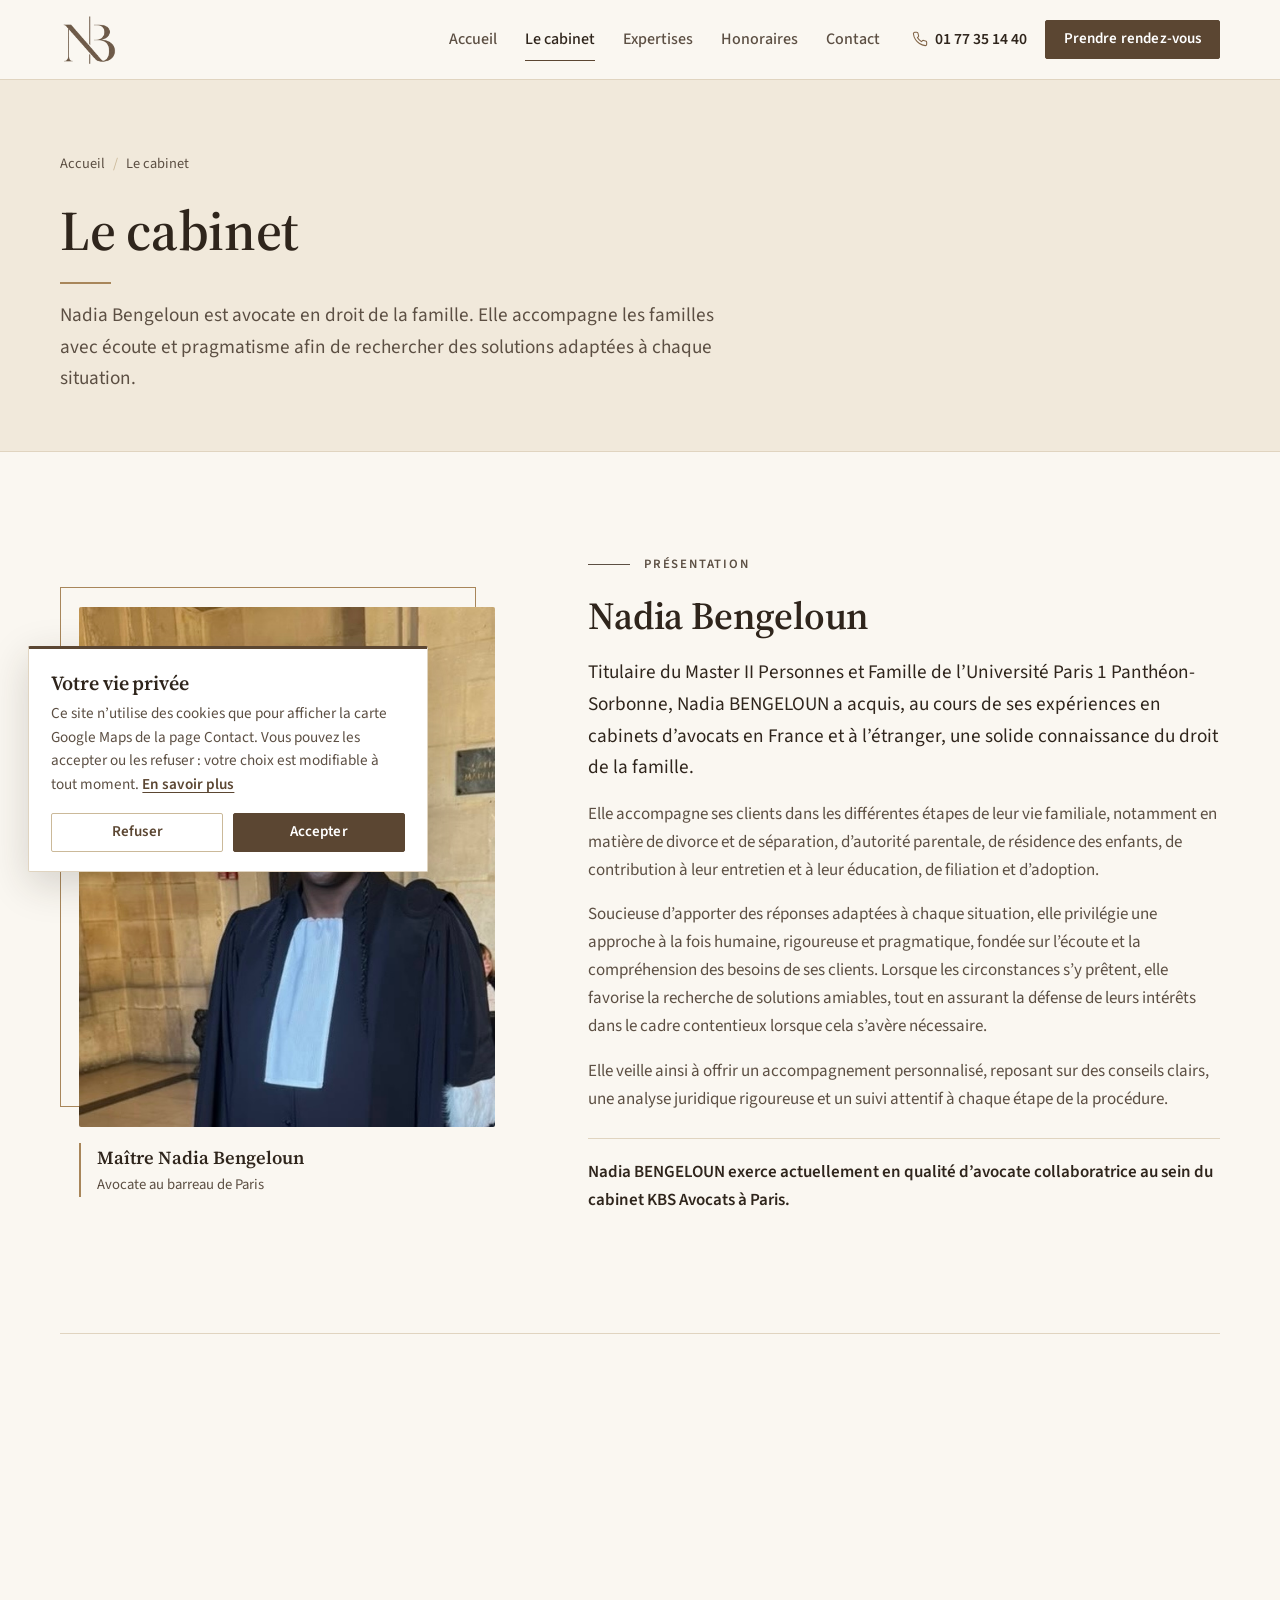
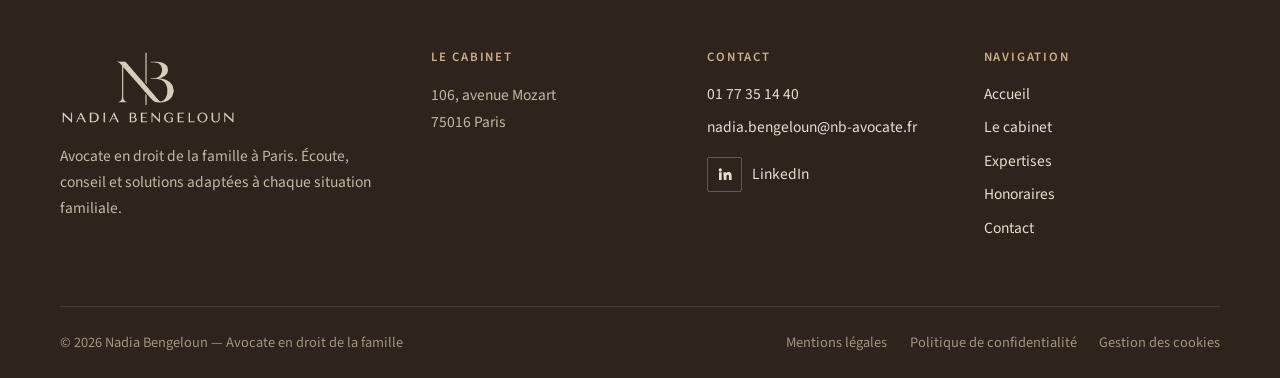
==== commit aa0e3350: "Page Le cabinet : photo et texte de présentation de Nadia Bengeloun Co-Authored-By: Claude Opus 5.5 " ====
--- a/about.html
+++ b/about.html
@@ -47,6 +47,24 @@
     </section>
 
     <section class="section">
+      <div class="wrap bio">
+        <figure class="bio-photo reveal">
+          <div class="bio-frame"><img src="Logo/Photo_profil.jpg" alt="Maître Nadia Bengeloun en robe d’avocate" width="498" height="750" loading="lazy"></div>
+          <figcaption><strong>Maître Nadia Bengeloun</strong><span>Avocate au barreau de Paris</span></figcaption>
+        </figure>
+        <div class="bio-text reveal">
+          <p class="kicker">Présentation</p>
+          <h2>Nadia Bengeloun</h2>
+          <p class="lead">Titulaire du Master II Personnes et Famille de l’Université Paris 1 Panthéon-Sorbonne, Nadia BENGELOUN a acquis, au cours de ses expériences en cabinets d’avocats en France et à l’étranger, une solide connaissance du droit de la famille.</p>
+          <p>Elle accompagne ses clients dans les différentes étapes de leur vie familiale, notamment en matière de divorce et de séparation, d’autorité parentale, de résidence des enfants, de contribution à leur entretien et à leur éducation, de filiation et d’adoption.</p>
+          <p>Soucieuse d’apporter des réponses adaptées à chaque situation, elle privilégie une approche à la fois humaine, rigoureuse et pragmatique, fondée sur l’écoute et la compréhension des besoins de ses clients. Lorsque les circonstances s’y prêtent, elle favorise la recherche de solutions amiables, tout en assurant la défense de leurs intérêts dans le cadre contentieux lorsque cela s’avère nécessaire.</p>
+          <p>Elle veille ainsi à offrir un accompagnement personnalisé, reposant sur des conseils clairs, une analyse juridique rigoureuse et un suivi attentif à chaque étape de la procédure.</p>
+          <p class="bio-current">Nadia BENGELOUN exerce actuellement en qualité d’avocate collaboratrice au sein du cabinet KBS Avocats à Paris.</p>
+        </div>
+      </div>
+    </section>
+
+    <section class="section section--flush">
       <div class="wrap two-col">
         <div class="prose reveal">
           <h2>Notre approche</h2>
--- a/css/styles.css
+++ b/css/styles.css
@@ -367,6 +367,33 @@
 .cookie-settings--inline{color:var(--brand);font-weight:600;text-decoration:underline;text-underline-offset:.18em}
 .cookie-settings--inline:hover{color:var(--accent)}
 
+/* ---------- Présentation (page Le cabinet) ---------- */
+.section--flush{padding-top:0}
+.section--flush .wrap{padding-top:clamp(3rem,6vw,4.5rem);border-top:1px solid var(--line)}
+.bio{display:grid;grid-template-columns:minmax(0,5fr) minmax(0,7fr);gap:clamp(2.5rem,6vw,5.5rem);align-items:center}
+.bio-photo{max-width:26rem;margin:1.2rem 0 0 1.2rem}
+.bio-frame{position:relative;isolation:isolate}
+.bio-frame::before{content:"";position:absolute;inset:-1.2rem 1.2rem 1.2rem -1.2rem;border:1px solid var(--gold);z-index:-1;transition:transform .8s var(--ease)}
+.bio-frame img{width:100%;height:auto;aspect-ratio:4/5;object-fit:cover;object-position:50% 22%;border-radius:var(--radius);background:var(--paper)}
+.bio-photo:hover .bio-frame::before{transform:translate(-.4rem,-.4rem)}
+.bio-photo figcaption{display:flex;flex-direction:column;margin-top:1rem;padding-left:1rem;border-left:2px solid var(--gold)}
+.bio-photo figcaption strong{font-family:var(--serif);font-size:1.15rem}
+.bio-photo figcaption span{font-size:.92rem;color:var(--ink-soft)}
+.bio-text{max-width:42rem}
+.bio-text h2{margin-bottom:1.2rem}
+.bio-text p{color:var(--ink-soft)}
+.bio-text .lead{color:var(--ink)}
+.bio-current{margin-top:1.6rem;padding-top:1.2rem;border-top:1px solid var(--line);font-weight:600;color:var(--ink)!important}
+.js .bio-photo.reveal:not(.is-visible) .bio-frame::before{transform:translate(1.2rem,-1.2rem);opacity:0}
+.js .bio-photo.reveal .bio-frame::before{transition:transform 1.1s var(--ease) .3s,opacity .8s ease .3s}
+@media (max-width:900px){
+  .bio{grid-template-columns:1fr}
+  .bio-photo{max-width:20rem}
+}
+@media (prefers-reduced-motion:reduce){
+  .js .bio-photo.reveal:not(.is-visible) .bio-frame::before{transform:none;opacity:1}
+}
+
 /* ==========================================================================
    Responsive
    ========================================================================== */
